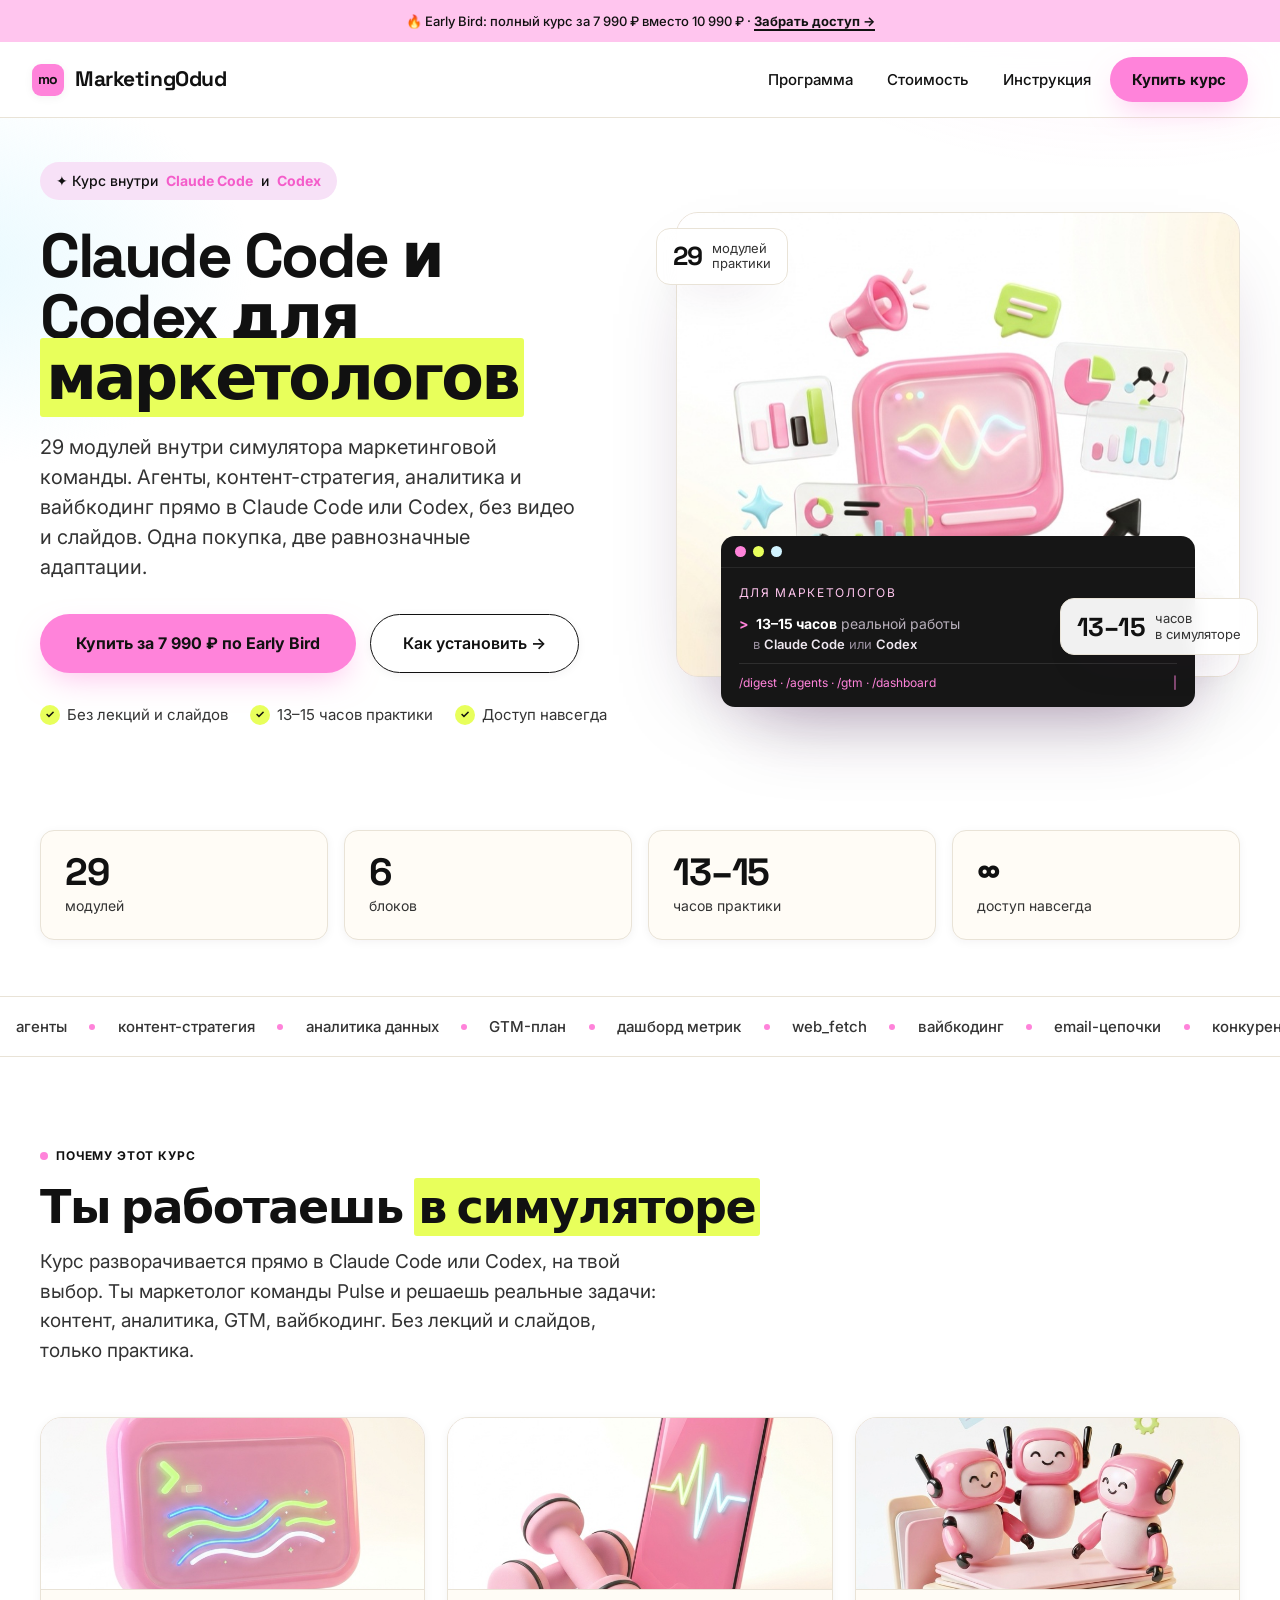
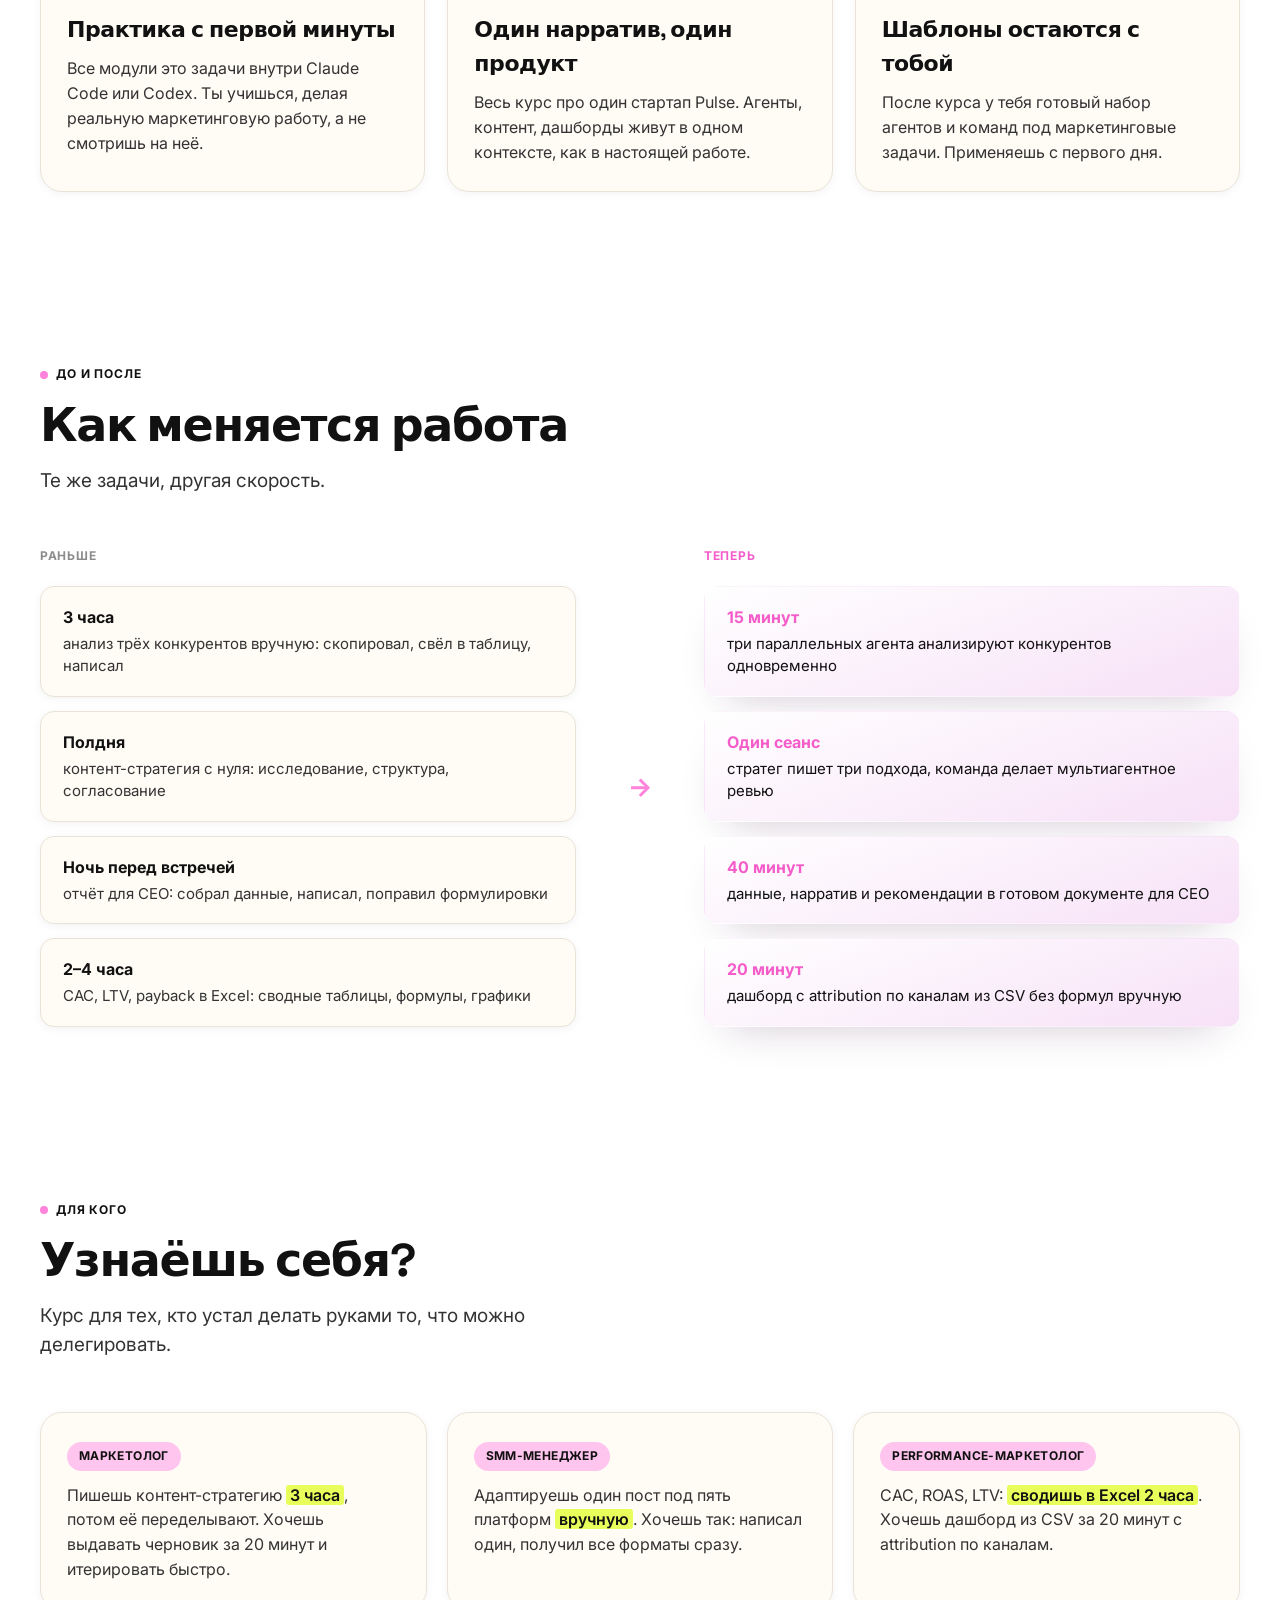
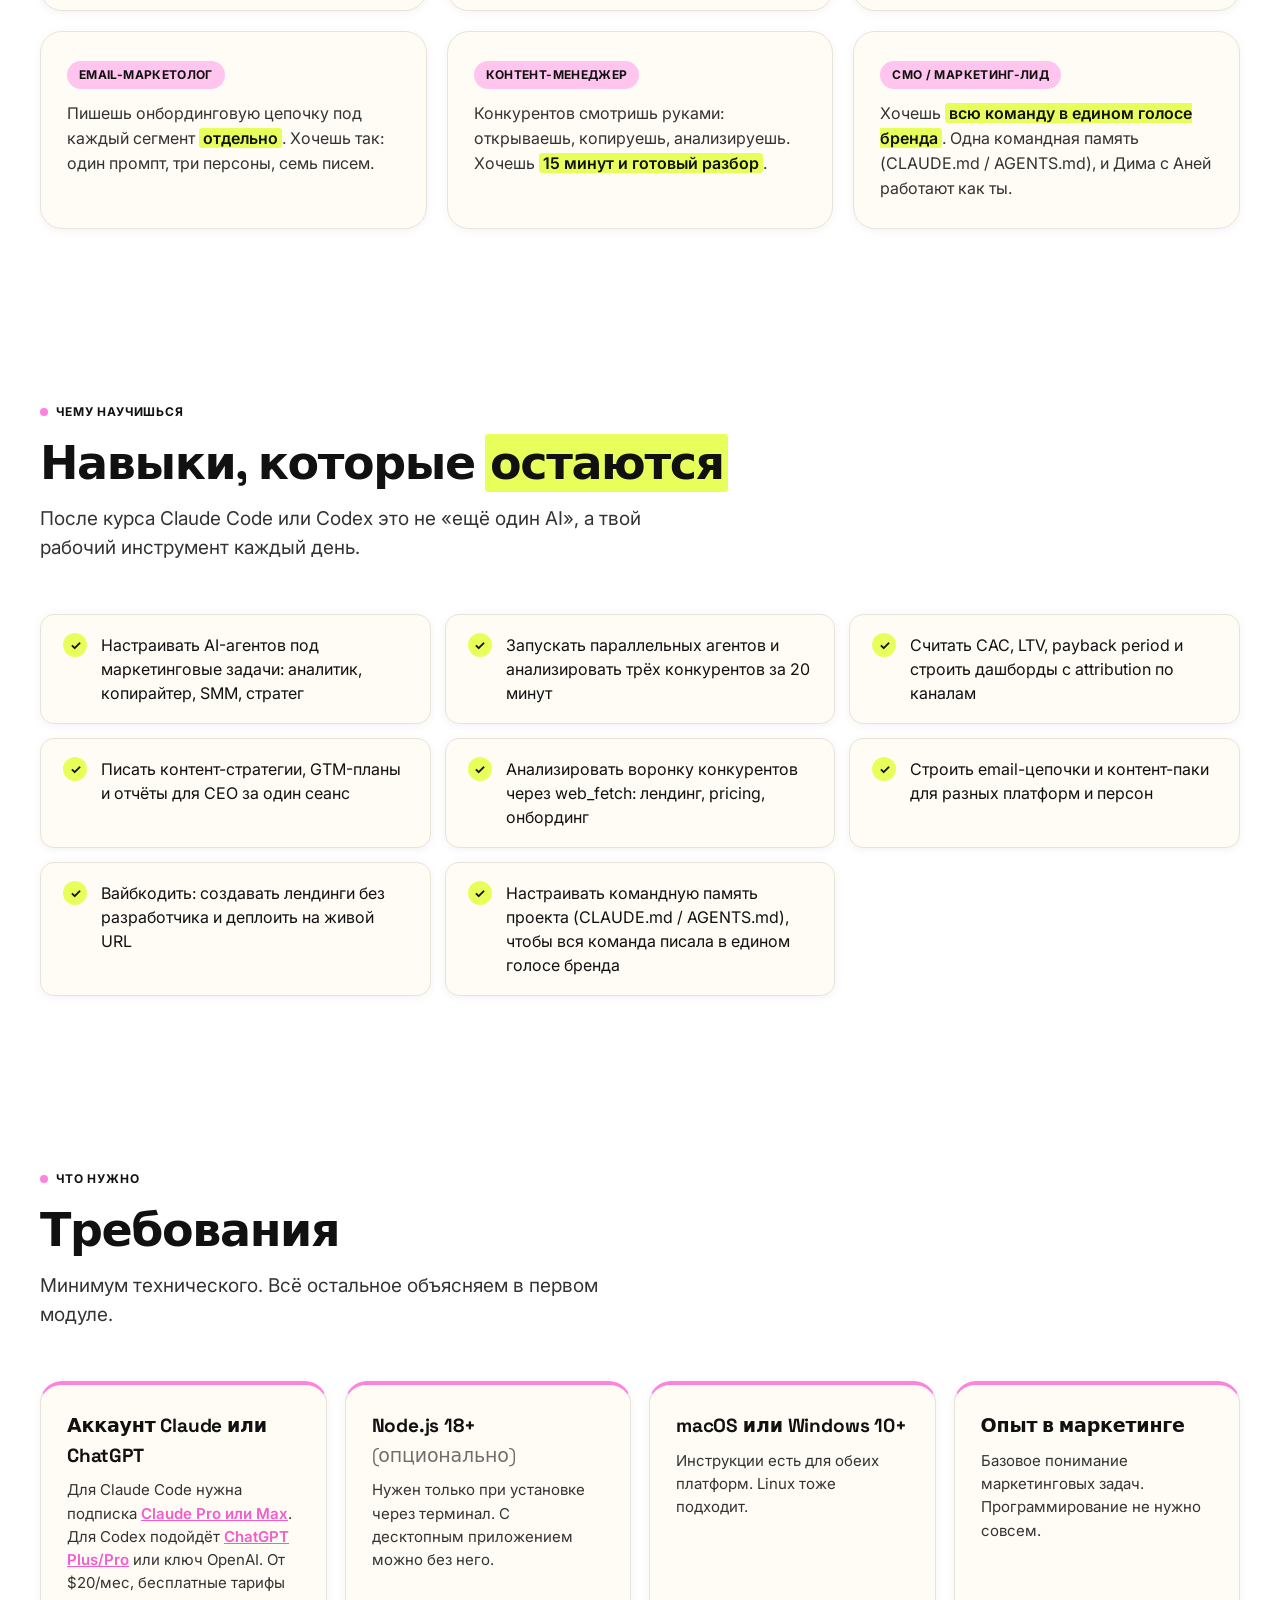
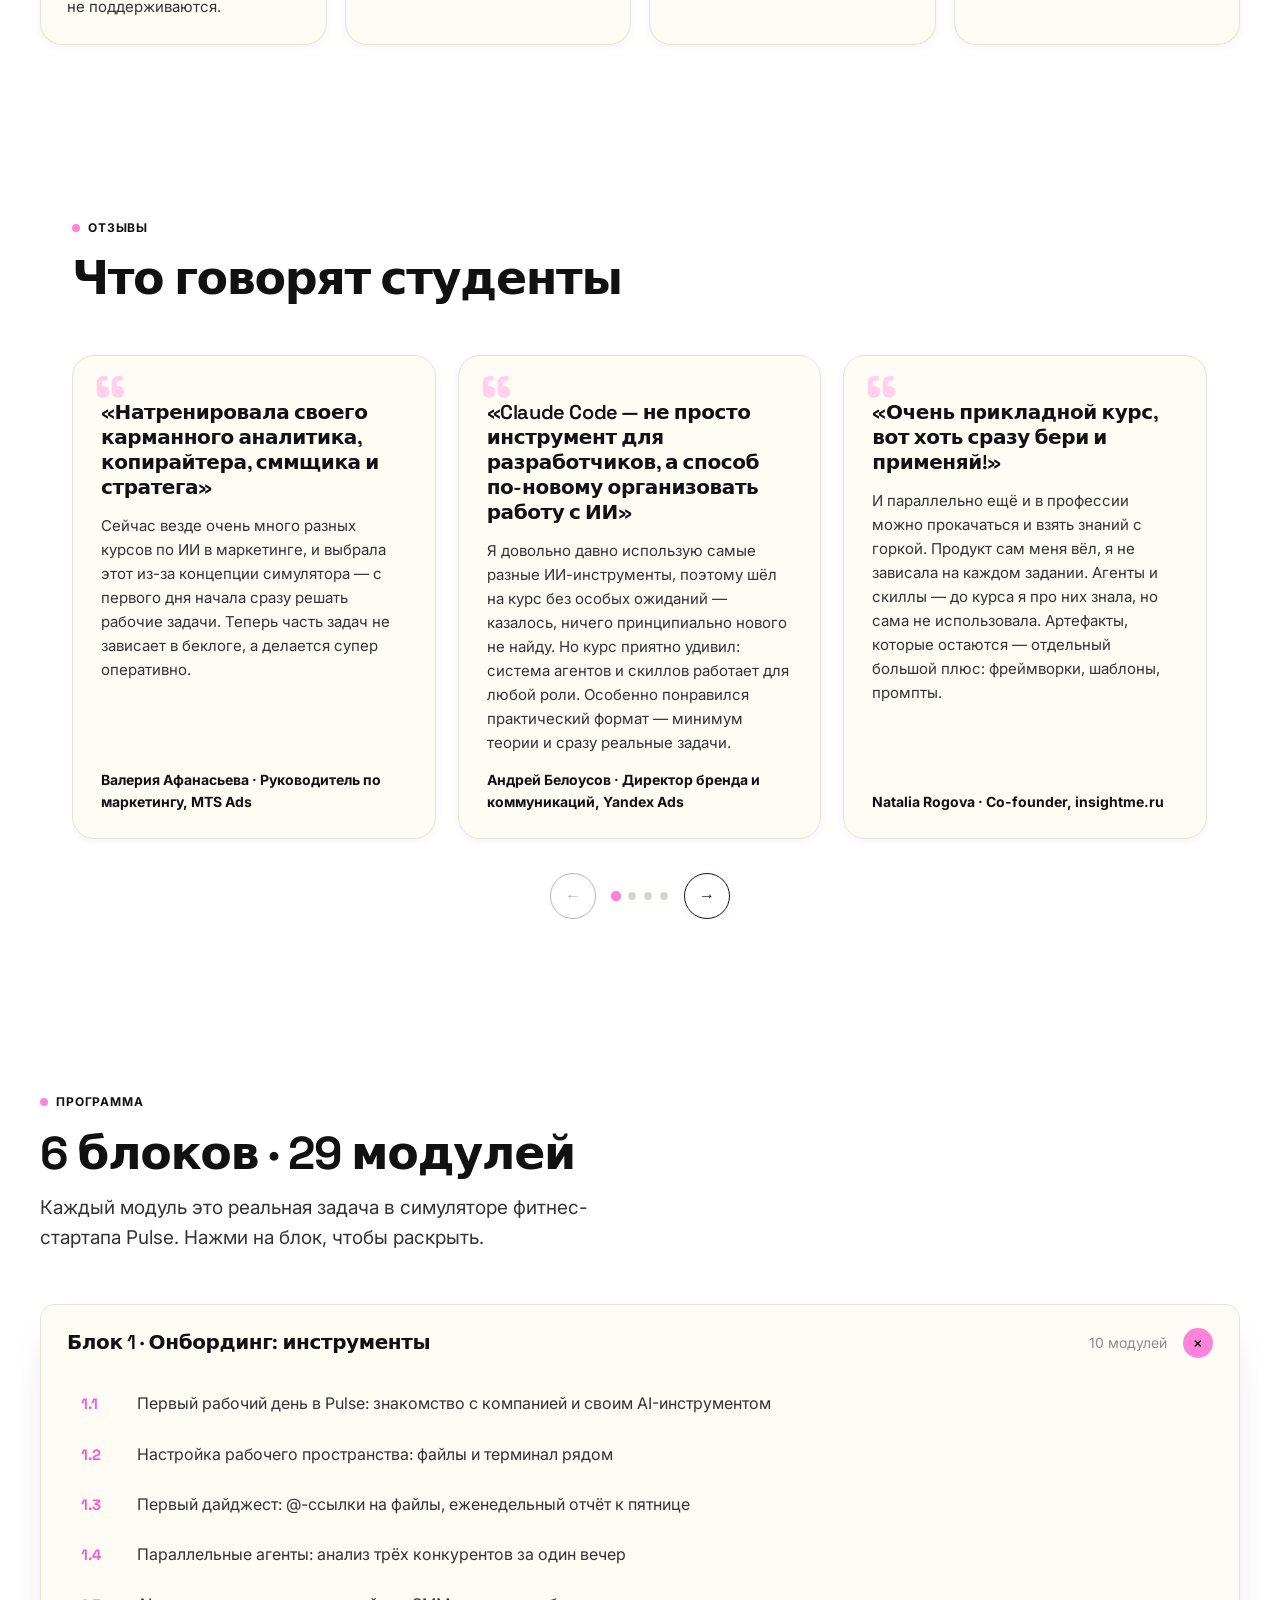
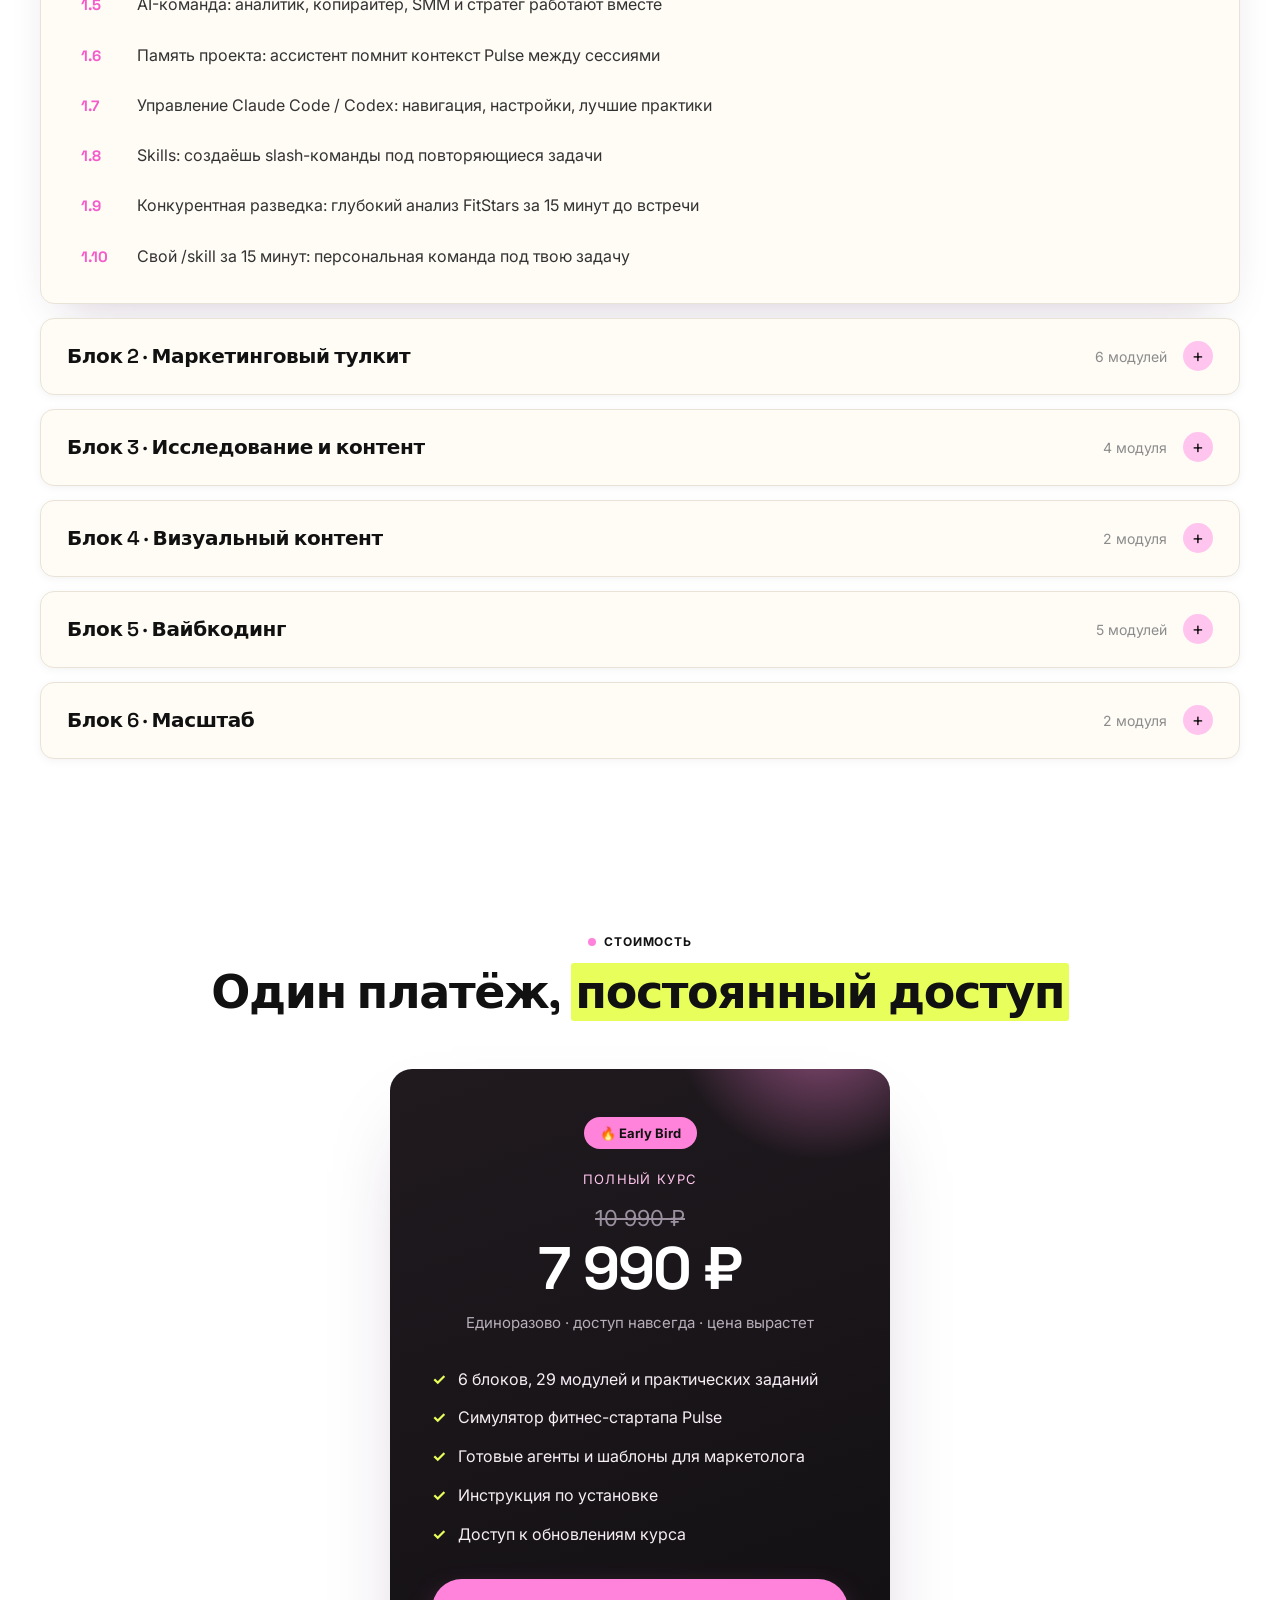
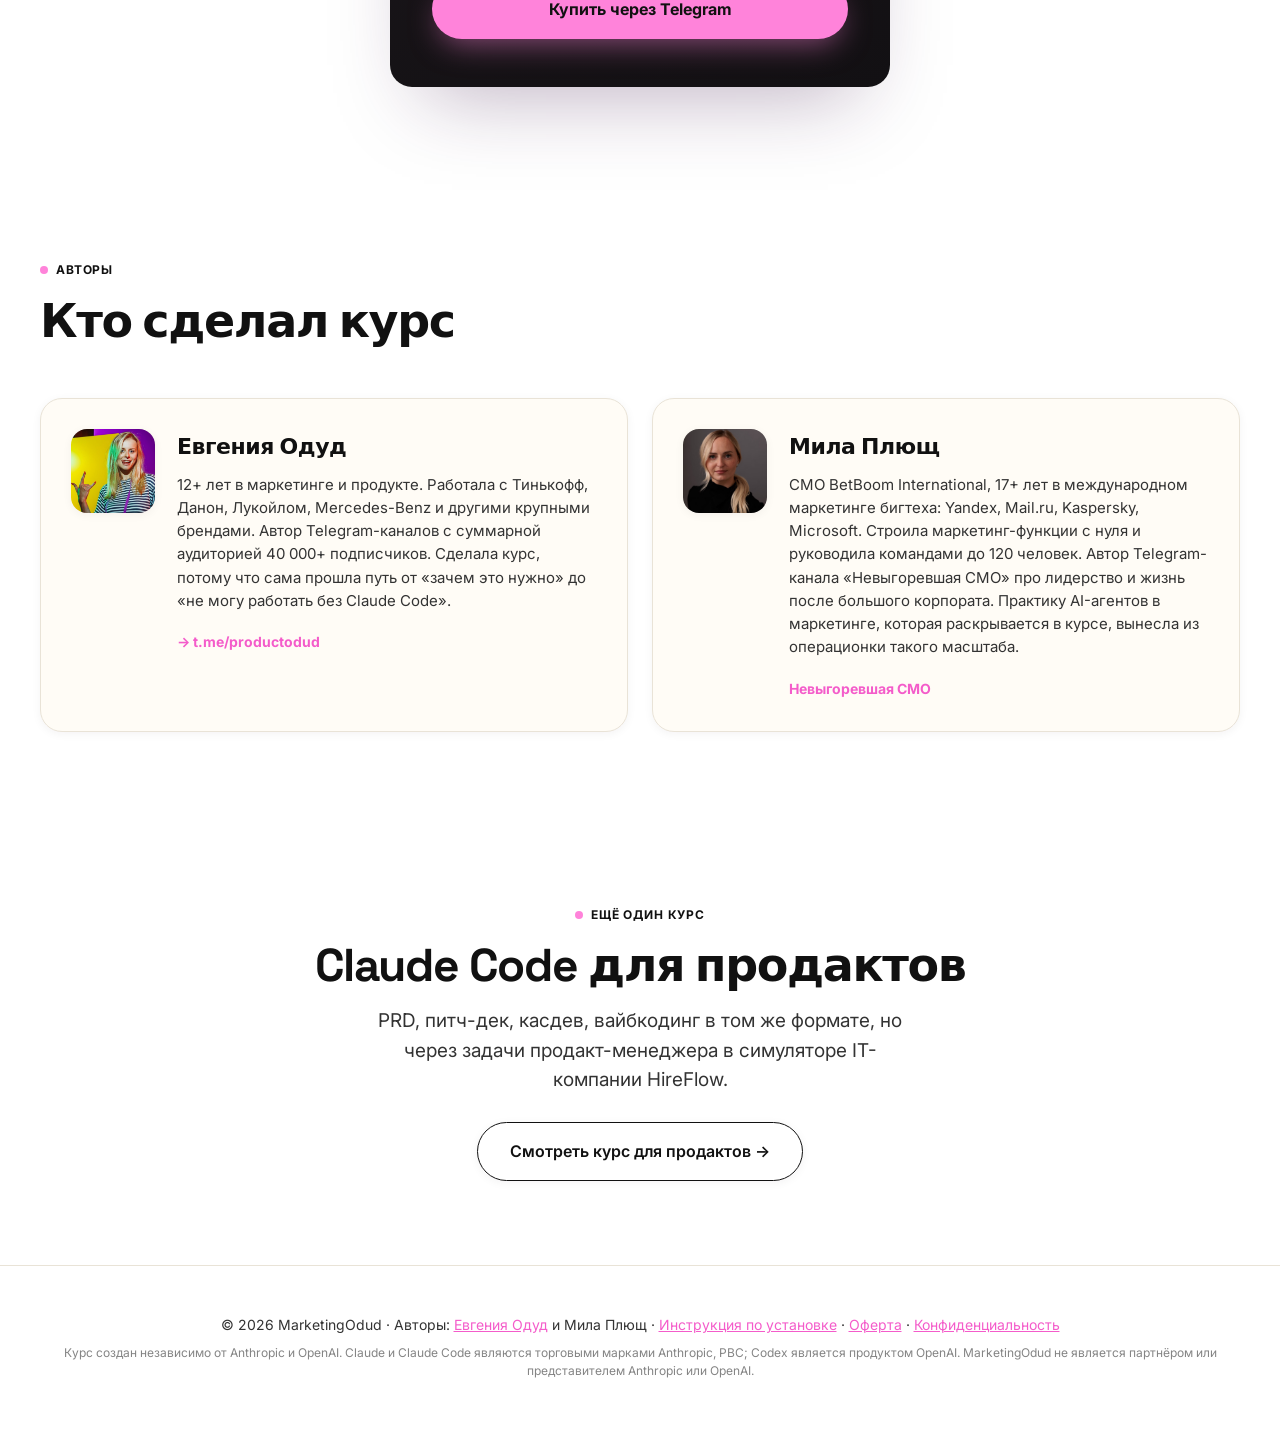
==== test/index.html @ 9ebcb586 "Add Mews+ redesign preview at /test Co-Authored-By: Claude Opus 4.8 (1M context) <noreply@anthropic." ====
<!DOCTYPE html>
<html lang="ru">
<head>
  <meta charset="UTF-8" />
  <meta name="viewport" content="width=device-width, initial-scale=1.0" />
  <title>MarketingOdud · Claude Code и Codex для маркетологов</title>
  <meta name="description" content="Практический курс по Claude Code и Codex для маркетологов. Агенты, контент-стратегия, аналитика данных, вайбкодинг. Всё через реальные задачи в симуляторе маркетинговой команды Pulse. Две адаптации, один доступ." />
  <link rel="icon" type="image/svg+xml" href="favicon.svg" />
  <link rel="stylesheet" href="styles-mews.css" />
  <!-- Yandex.Metrika counter -->
  <script type="text/javascript">
    (function(m,e,t,r,i,k,a){
        m[i]=m[i]||function(){(m[i].a=m[i].a||[]).push(arguments)};
        m[i].l=1*new Date();
        for (var j = 0; j < document.scripts.length; j++) {if (document.scripts[j].src === r) { return; }}
        k=e.createElement(t),a=e.getElementsByTagName(t)[0],k.async=1,k.src=r,a.parentNode.insertBefore(k,a)
    })(window, document,'script','https://mc.yandex.ru/metrika/tag.js?id=108214180', 'ym');
    ym(108214180, 'init', {ssr:true, webvisor:true, clickmap:true, ecommerce:"dataLayer", referrer: document.referrer, url: location.href, accurateTrackBounce:true, trackLinks:true});
  </script>
  <noscript><div><img src="https://mc.yandex.ru/watch/108214180" style="position:absolute; left:-9999px;" alt="" /></div></noscript>
  <!-- /Yandex.Metrika counter -->
  <meta property="og:title" content="Claude Code и Codex для маркетологов" />
  <meta property="og:description" content="13–15 часов реальной работы в симуляторе маркетинговой команды. Агенты, контент, аналитика, вайбкодинг. Без видео и слайдов." />
  <meta property="og:image" content="https://odud.marketing/og-image.png" />
  <meta property="og:image:width" content="1536" />
  <meta property="og:image:height" content="1024" />
  <meta property="og:image:alt" content="Claude Code и Codex для маркетологов. Курс MarketingOdud" />
  <meta property="og:url" content="https://odud.marketing" />
  <meta property="og:type" content="website" />
  <meta property="og:locale" content="ru_RU" />
  <meta name="twitter:card" content="summary_large_image" />
  <meta name="twitter:title" content="Claude Code и Codex для маркетологов" />
  <meta name="twitter:description" content="13–15 часов реальной работы в симуляторе. Агенты, контент, аналитика, вайбкодинг прямо в Claude Code или Codex." />
  <meta name="twitter:image" content="https://odud.marketing/og-image.png" />

  <script type="application/ld+json">
  {
    "@context": "https://schema.org",
    "@graph": [
      {
        "@type": "Course",
        "name": "Claude Code и Codex для маркетологов",
        "description": "Практический курс по Claude Code и Codex для маркетологов. 29 модулей внутри симулятора маркетинговой команды Pulse: агенты, контент-стратегия, аналитика данных, вайбкодинг. Две равнозначные адаптации, один доступ.",
        "url": "https://odud.marketing",
        "image": "https://odud.marketing/og-image.png",
        "inLanguage": "ru",
        "provider": [
          {
            "@type": "Person",
            "name": "Евгения Панова",
            "url": "https://odud.marketing"
          },
          {
            "@type": "Person",
            "name": "Мила Плющ"
          }
        ],
        "offers": {
          "@type": "Offer",
          "price": "7990",
          "priceCurrency": "RUB",
          "availability": "https://schema.org/InStock",
          "url": "https://telegram.me/tribute/app?startapp=sSYP"
        },
        "hasCourseInstance": {
          "@type": "CourseInstance",
          "courseMode": "online",
          "courseWorkload": "PT15H"
        }
      },
      {
        "@type": "WebSite",
        "name": "MarketingOdud",
        "url": "https://odud.marketing"
      },
      {
        "@type": "Person",
        "name": "Евгения Панова",
        "url": "https://odud.marketing",
        "knowsAbout": ["Маркетинг", "Claude Code", "Codex", "AI-инструменты", "Контент-стратегия"]
      }
    ]
  }
  </script>
</head>
<body>

  <!-- Announcement bar -->
  <div class="announce">
    🔥 Early Bird: полный курс за 7 990 ₽ вместо 10 990 ₽ · <a href="https://telegram.me/tribute/app?startapp=sSYP" onclick="ym(108214180,'reachGoal','onclick')" target="_blank" rel="noopener">Забрать доступ →</a>
  </div>

  <!-- Navigation -->
  <nav class="nav">
    <a href="index.html" class="nav-logo">
      <span class="logo-mark">mo</span>
      MarketingOdud
    </a>
    <div class="nav-links">
      <a href="#modules" class="nav-link">Программа</a>
      <a href="#pricing" class="nav-link">Стоимость</a>
      <a href="../start.html" class="nav-link">Инструкция</a>
      <a href="https://telegram.me/tribute/app?startapp=sSYP" onclick="ym(108214180,'reachGoal','onclick')" class="btn-primary" target="_blank" rel="noopener">Купить курс</a>
    </div>
  </nav>

  <!-- Hero -->
  <section class="hero">
    <div class="hero-inner">
      <div class="hero-content">
        <div class="hero-badge">✦ Курс внутри <b>Claude Code</b> и <b>Codex</b></div>
        <h1>Claude Code и Codex для <span class="hl">маркетологов</span></h1>
        <p>
          29 модулей внутри симулятора маркетинговой команды. Агенты, контент-стратегия,
          аналитика и вайбкодинг прямо в Claude Code или Codex, без видео и слайдов.
          Одна покупка, две равнозначные адаптации.
        </p>
        <div class="hero-ctas">
          <a href="https://telegram.me/tribute/app?startapp=sSYP" onclick="ym(108214180,'reachGoal','onclick')" class="btn-primary btn-large" target="_blank" rel="noopener">
            Купить за 7 990 ₽ по Early Bird
          </a>
          <a href="../start.html" class="btn-secondary btn-large">Как установить →</a>
        </div>
        <div class="hero-meta">
          <span>Без лекций и слайдов</span>
          <span>13–15 часов практики</span>
          <span>Доступ навсегда</span>
        </div>
      </div>

      <div class="hero-visual">
        <div class="hero-visual-card">
          <img class="hero-visual-img" src="img-hero.jpg" alt="" onerror="this.style.display='none'" />
        </div>
        <div class="hero-chip hero-chip--tl">
          <span class="chip-num">29</span>
          <span class="chip-lbl">модулей<br>практики</span>
        </div>
        <div class="hero-chip hero-chip--br">
          <span class="chip-num">13–15</span>
          <span class="chip-lbl">часов<br>в симуляторе</span>
        </div>
        <div class="hero-terminal">
          <div class="terminal-chrome">
            <span class="t-dot t-dot-r"></span>
            <span class="t-dot t-dot-y"></span>
            <span class="t-dot t-dot-g"></span>
          </div>
          <div class="terminal-body">
            <div class="t-px-sub">для маркетологов</div>
            <div class="t-desc">
              <div class="t-desc-line">
                <span class="t-prompt">&gt;</span>
                <span><span class="t-bold">13–15 часов</span> <span class="t-muted">реальной работы</span></span>
              </div>
              <div class="t-sub-line">в <strong>Claude Code</strong> или <strong>Codex</strong></div>
            </div>
            <div class="t-divider"></div>
            <div class="t-statusbar">
              <span>/digest · /agents · /gtm · /dashboard</span>
              <span class="t-cursor">|</span>
            </div>
          </div>
        </div>
      </div>
    </div><!-- /hero-inner -->
  </section>

  <!-- Stats bar -->
  <div class="stats-bar">
    <div class="stats-bar-inner">
      <div class="stat-item"><span class="stat-num">29</span><span class="stat-label">модулей</span></div>
      <div class="stat-item"><span class="stat-num">6</span><span class="stat-label">блоков</span></div>
      <div class="stat-item"><span class="stat-num">13–15</span><span class="stat-label">часов практики</span></div>
      <div class="stat-item"><span class="stat-num">∞</span><span class="stat-label">доступ навсегда</span></div>
    </div>
  </div>

  <!-- Marquee -->
  <div class="marquee-wrap">
    <div class="marquee-track">
      <span class="marquee-item">агенты <span class="marquee-dot"></span> контент-стратегия <span class="marquee-dot"></span> аналитика данных <span class="marquee-dot"></span> GTM-план <span class="marquee-dot"></span> дашборд метрик <span class="marquee-dot"></span> web_fetch <span class="marquee-dot"></span> вайбкодинг <span class="marquee-dot"></span> email-цепочки <span class="marquee-dot"></span> конкурентная разведка <span class="marquee-dot"></span> командный CLAUDE.md / AGENTS.md <span class="marquee-dot"></span> параллельные агенты <span class="marquee-dot"></span> CAC · LTV · payback <span class="marquee-dot"></span> Notion · Slack · Sheets <span class="marquee-dot"></span></span>
      <span class="marquee-item">агенты <span class="marquee-dot"></span> контент-стратегия <span class="marquee-dot"></span> аналитика данных <span class="marquee-dot"></span> GTM-план <span class="marquee-dot"></span> дашборд метрик <span class="marquee-dot"></span> web_fetch <span class="marquee-dot"></span> вайбкодинг <span class="marquee-dot"></span> email-цепочки <span class="marquee-dot"></span> конкурентная разведка <span class="marquee-dot"></span> командный CLAUDE.md / AGENTS.md <span class="marquee-dot"></span> параллельные агенты <span class="marquee-dot"></span> CAC · LTV · payback <span class="marquee-dot"></span> Notion · Slack · Sheets <span class="marquee-dot"></span></span>
    </div>
  </div>

  <!-- Why different -->
  <section>
    <div class="container">
      <div class="section-label">Почему этот курс</div>
      <h2 class="section-title">Ты работаешь <span class="hl">в симуляторе</span></h2>
      <p class="section-subtitle">Курс разворачивается прямо в Claude Code или Codex, на твой выбор. Ты маркетолог команды Pulse и решаешь реальные задачи: контент, аналитика, GTM, вайбкодинг. Без лекций и слайдов, только практика.</p>
      <div class="why-grid">
        <div class="why-card">
          <div class="why-media"><img src="img-why-1.jpg" alt="" onerror="this.style.display='none'" /></div>
          <div class="why-body">
            <h3>Практика с первой минуты</h3>
            <p>Все модули это задачи внутри Claude Code или Codex. Ты учишься, делая реальную маркетинговую работу, а не смотришь на неё.</p>
          </div>
        </div>
        <div class="why-card">
          <div class="why-media"><img src="img-why-2.jpg" alt="" onerror="this.style.display='none'" /></div>
          <div class="why-body">
            <h3>Один нарратив, один продукт</h3>
            <p>Весь курс про один стартап Pulse. Агенты, контент, дашборды живут в одном контексте, как в настоящей работе.</p>
          </div>
        </div>
        <div class="why-card">
          <div class="why-media"><img src="img-why-3.jpg" alt="" onerror="this.style.display='none'" /></div>
          <div class="why-body">
            <h3>Шаблоны остаются с тобой</h3>
            <p>После курса у тебя готовый набор агентов и команд под маркетинговые задачи. Применяешь с первого дня.</p>
          </div>
        </div>
      </div>
    </div>
  </section>

  <!-- Before / After -->
  <section>
    <div class="container">
      <div class="section-label">До и после</div>
      <h2 class="section-title">Как меняется работа</h2>
      <p class="section-subtitle">Те же задачи, другая скорость.</p>
      <div class="ba-grid">
        <div class="ba-col">
          <div class="ba-col-header">Раньше</div>
          <div class="ba-row">
            <div class="ba-item bad"><strong>3 часа</strong>анализ трёх конкурентов вручную: скопировал, свёл в таблицу, написал</div>
            <div class="ba-item bad"><strong>Полдня</strong>контент-стратегия с нуля: исследование, структура, согласование</div>
            <div class="ba-item bad"><strong>Ночь перед встречей</strong>отчёт для CEO: собрал данные, написал, поправил формулировки</div>
            <div class="ba-item bad"><strong>2–4 часа</strong>CAC, LTV, payback в Excel: сводные таблицы, формулы, графики</div>
          </div>
        </div>
        <div class="ba-arrow">→</div>
        <div class="ba-col after">
          <div class="ba-col-header">Теперь</div>
          <div class="ba-row">
            <div class="ba-item good"><strong>15 минут</strong>три параллельных агента анализируют конкурентов одновременно</div>
            <div class="ba-item good"><strong>Один сеанс</strong>стратег пишет три подхода, команда делает мультиагентное ревью</div>
            <div class="ba-item good"><strong>40 минут</strong>данные, нарратив и рекомендации в готовом документе для CEO</div>
            <div class="ba-item good"><strong>20 минут</strong>дашборд с attribution по каналам из CSV без формул вручную</div>
          </div>
        </div>
      </div>
    </div>
  </section>

  <!-- For whom: pain points -->
  <section>
    <div class="container">
      <div class="section-label">Для кого</div>
      <h2 class="section-title">Узнаёшь себя?</h2>
      <p class="section-subtitle">Курс для тех, кто устал делать руками то, что можно делегировать.</p>
      <div class="pain-grid">
        <div class="pain-card"><div class="pain-role">Маркетолог</div><div class="pain-text">Пишешь контент-стратегию <em>3 часа</em>, потом её переделывают. Хочешь выдавать черновик за 20 минут и итерировать быстро.</div></div>
        <div class="pain-card"><div class="pain-role">SMM-менеджер</div><div class="pain-text">Адаптируешь один пост под пять платформ <em>вручную</em>. Хочешь так: написал один, получил все форматы сразу.</div></div>
        <div class="pain-card"><div class="pain-role">Performance-маркетолог</div><div class="pain-text">CAC, ROAS, LTV: <em>сводишь в Excel 2 часа</em>. Хочешь дашборд из CSV за 20 минут с attribution по каналам.</div></div>
        <div class="pain-card"><div class="pain-role">Email-маркетолог</div><div class="pain-text">Пишешь онбординговую цепочку под каждый сегмент <em>отдельно</em>. Хочешь так: один промпт, три персоны, семь писем.</div></div>
        <div class="pain-card"><div class="pain-role">Контент-менеджер</div><div class="pain-text">Конкурентов смотришь руками: открываешь, копируешь, анализируешь. Хочешь <em>15 минут и готовый разбор</em>.</div></div>
        <div class="pain-card"><div class="pain-role">CMO / Маркетинг-лид</div><div class="pain-text">Хочешь <em>всю команду в едином голосе бренда</em>. Одна командная память (CLAUDE.md / AGENTS.md), и Дима с Аней работают как ты.</div></div>
      </div>
    </div>
  </section>

  <!-- What you'll learn -->
  <section>
    <div class="container">
      <div class="section-label">Чему научишься</div>
      <h2 class="section-title">Навыки, которые <span class="hl">остаются</span></h2>
      <p class="section-subtitle">После курса Claude Code или Codex это не «ещё один AI», а твой рабочий инструмент каждый день.</p>
      <ul class="learn-list">
        <li><span class="check">✓</span> Настраивать AI-агентов под маркетинговые задачи: аналитик, копирайтер, SMM, стратег</li>
        <li><span class="check">✓</span> Запускать параллельных агентов и анализировать трёх конкурентов за 20 минут</li>
        <li><span class="check">✓</span> Считать CAC, LTV, payback period и строить дашборды с attribution по каналам</li>
        <li><span class="check">✓</span> Писать контент-стратегии, GTM-планы и отчёты для CEO за один сеанс</li>
        <li><span class="check">✓</span> Анализировать воронку конкурентов через web_fetch: лендинг, pricing, онбординг</li>
        <li><span class="check">✓</span> Строить email-цепочки и контент-паки для разных платформ и персон</li>
        <li><span class="check">✓</span> Вайбкодить: создавать лендинги без разработчика и деплоить на живой URL</li>
        <li><span class="check">✓</span> Настраивать командную память проекта (CLAUDE.md / AGENTS.md), чтобы вся команда писала в едином голосе бренда</li>
      </ul>
    </div>
  </section>

  <!-- Requirements -->
  <section id="requirements">
    <div class="container">
      <div class="section-label">Что нужно</div>
      <h2 class="section-title">Требования</h2>
      <p class="section-subtitle">Минимум технического. Всё остальное объясняем в первом модуле.</p>
      <div class="req-grid">
        <div class="req-card">
          <div class="req-name">Аккаунт Claude или ChatGPT</div>
          <div class="req-detail">Для Claude Code нужна подписка <a href="https://claude.ai" target="_blank" rel="noopener">Claude Pro или Max</a>. Для Codex подойдёт <a href="https://chatgpt.com" target="_blank" rel="noopener">ChatGPT Plus/Pro</a> или ключ OpenAI. От $20/мес, бесплатные тарифы не поддерживаются.</div>
        </div>
        <div class="req-card">
          <div class="req-name">Node.js 18+ <span style="font-weight:400; opacity:0.6">(опционально)</span></div>
          <div class="req-detail">Нужен только при установке через терминал. С десктопным приложением можно без него.</div>
        </div>
        <div class="req-card">
          <div class="req-name">macOS или Windows 10+</div>
          <div class="req-detail">Инструкции есть для обеих платформ. Linux тоже подходит.</div>
        </div>
        <div class="req-card">
          <div class="req-name">Опыт в маркетинге</div>
          <div class="req-detail">Базовое понимание маркетинговых задач. Программирование не нужно совсем.</div>
        </div>
      </div>
    </div>
  </section>

  <!-- Reviews -->
  <section class="reviews-section">
    <div class="container">
      <div class="section-label">Отзывы</div>
      <h2 class="section-title">Что говорят студенты</h2>
      <div class="reviews-slider-wrap">
        <div class="reviews-track" id="reviewsTrack">
        <div class="review-card">
          <div class="review-quote">«Натренировала своего карманного аналитика, копирайтера, сммщика и стратега»</div>
          <div class="review-full">Сейчас везде очень много разных курсов по ИИ в маркетинге, и выбрала этот из-за концепции симулятора — с первого дня начала сразу решать рабочие задачи. Теперь часть задач не зависает в беклоге, а делается супер оперативно.</div>
          <div class="review-author">Валерия Афанасьева · Руководитель по маркетингу, MTS Ads</div>
        </div>
        <div class="review-card">
          <div class="review-quote">«Claude Code — не просто инструмент для разработчиков, а способ по-новому организовать работу с ИИ»</div>
          <div class="review-full">Я довольно давно использую самые разные ИИ-инструменты, поэтому шёл на курс без особых ожиданий — казалось, ничего принципиально нового не найду. Но курс приятно удивил: система агентов и скиллов работает для любой роли. Особенно понравился практический формат — минимум теории и сразу реальные задачи.</div>
          <div class="review-author">Андрей Белоусов · Директор бренда и коммуникаций, Yandex Ads</div>
        </div>
        <div class="review-card">
          <div class="review-quote">«Очень прикладной курс, вот хоть сразу бери и применяй!»</div>
          <div class="review-full">И параллельно ещё и в профессии можно прокачаться и взять знаний с горкой. Продукт сам меня вёл, я не зависала на каждом задании. Агенты и скиллы — до курса я про них знала, но сама не использовала. Артефакты, которые остаются — отдельный большой плюс: фреймворки, шаблоны, промпты.</div>
          <div class="review-author">Natalia Rogova · Co-founder, insightme.ru</div>
        </div>
        <div class="review-card">
          <div class="review-quote">«Закончила не отрываясь за 2 дня — использую терминал, генерирую картинки, оркестрирую агентами»</div>
          <div class="review-full">Я уже молчу про автоматизацию репортов, контент-стратегий и дайджестов. Создала md файлы про свою компанию, скилы и настроила процессы! Это просто бомба и будущее эдтеха! Формат учись сразу на рабочих кейсах безумный!</div>
          <div class="review-author">Елена Белык · PMM, Booking</div>
        </div>
        <div class="review-card">
          <div class="review-quote">«Поняла что такое агенты, перестала бояться этого слова»</div>
          <div class="review-full">Смогла делать маркетинговые исследования для стартапа который пришёл на консалтинг в четыре руки. Никогда ещё так быстро не получалось собрать информацию, причём исчерпывающую. Настроила себе файлы about Me, научила Клода писать моими словами.</div>
          <div class="review-author">Aleksandra Kochanova · Product Advisor, автор <a href="https://t.me/product_and_life" target="_blank" rel="noopener">@product_and_life</a></div>
        </div>
        <div class="review-card">
          <div class="review-quote">«Сейчас на втором модуле и уже в восторге 🔥»</div>
          <div class="review-full">Очень крутой формат, которого пока нет на рынке, многое уже забрала в свою рабочую рутину. Спасибо 🙌</div>
          <div class="review-author">Anastasiia Ivanchenko · Senior Product Manager</div>
        </div>
        <div class="review-card">
          <div class="review-quote">«Концентрат must-have инструментов для маркетолога, без воды и лишнего хайпа»</div>
          <div class="review-full">Отлично заходит, чтобы быстро онбордить команду в ИИ и выровнять скиллсет. После курса есть уверенность, что у всех закрыт базовый набор инструментов. Командный CLAUDE.md сразу применили — теперь все пишут в одном голосе бренда.</div>
          <div class="review-author">Игнат Зайончковский · CPO, bothelp.io</div>
        </div>
        <div class="review-card">
          <div class="review-quote">«Долго откладывал практику с агентами — здесь наконец поработал руками»</div>
          <div class="review-full">Сначала было непонятно что делать, но в какой-то момент приходит понимание и процесс начинает приносить удовольствие. Дашборд метрик и анализ воронки конкурентов — вещи которые раньше занимали день, теперь делаю за час.</div>
          <div class="review-author">Кирилл Якунин · Маркетолог, Kadrout</div>
        </div>
        <div class="review-card">
          <div class="review-quote">«Прошла за выходные, сегодня уже почти все инструменты использовала на работе»</div>
          <div class="review-full">Мне курс очень понравился, прошла за выходные, сегодня уже почти все инструменты использовала на работе. Спасибо!</div>
          <div class="review-author">Natalia Slavina · Руководитель IT-департамента</div>
        </div>
        <div class="review-card">
          <div class="review-quote">«Курс великолепнейший — это уже новый мир»</div>
          <div class="review-full">Море благодарностей. Я ещё на модуле 1.6, но это уже новый мир. Когда вижу образ как это может работать, быстро могу переложить на свои задачи. Спасибо за это чудо 🙌</div>
          <div class="review-author">Julia · CFO</div>
        </div>
        </div><!-- /reviews-track -->
        <div class="reviews-nav">
          <button class="rev-prev" onclick="slideReviews(-1)">←</button>
          <div class="rev-dots" id="revDots"></div>
          <button class="rev-next" onclick="slideReviews(1)">→</button>
        </div>
      </div>
    </div>
  </section>

  <!-- Modules -->
  <section class="modules-section" id="modules">
    <div class="container">
      <div class="section-label">Программа</div>
      <h2 class="section-title">6 блоков · 29 модулей</h2>
      <p class="section-subtitle">Каждый модуль это реальная задача в симуляторе фитнес-стартапа Pulse. Нажми на блок, чтобы раскрыть.</p>
      <div class="accordion">

        <div class="acc-item open">
          <div class="acc-header" onclick="toggleAcc(this)">
            <span class="acc-title">Блок 1 · Онбординг: инструменты</span>
            <span class="acc-meta">10 модулей</span>
            <span class="acc-icon">+</span>
          </div>
          <div class="acc-body">
            <div class="acc-module-list">
              <div class="acc-module-item"><span class="acc-module-num">1.1</span><span class="acc-module-title">Первый рабочий день в Pulse: знакомство с компанией и своим AI-инструментом</span></div>
              <div class="acc-module-item"><span class="acc-module-num">1.2</span><span class="acc-module-title">Настройка рабочего пространства: файлы и терминал рядом</span></div>
              <div class="acc-module-item"><span class="acc-module-num">1.3</span><span class="acc-module-title">Первый дайджест: @-ссылки на файлы, еженедельный отчёт к пятнице</span></div>
              <div class="acc-module-item"><span class="acc-module-num">1.4</span><span class="acc-module-title">Параллельные агенты: анализ трёх конкурентов за один вечер</span></div>
              <div class="acc-module-item"><span class="acc-module-num">1.5</span><span class="acc-module-title">AI-команда: аналитик, копирайтер, SMM и стратег работают вместе</span></div>
              <div class="acc-module-item"><span class="acc-module-num">1.6</span><span class="acc-module-title">Память проекта: ассистент помнит контекст Pulse между сессиями</span></div>
              <div class="acc-module-item"><span class="acc-module-num">1.7</span><span class="acc-module-title">Управление Claude Code / Codex: навигация, настройки, лучшие практики</span></div>
              <div class="acc-module-item"><span class="acc-module-num">1.8</span><span class="acc-module-title">Skills: создаёшь slash-команды под повторяющиеся задачи</span></div>
              <div class="acc-module-item"><span class="acc-module-num">1.9</span><span class="acc-module-title">Конкурентная разведка: глубокий анализ FitStars за 15 минут до встречи</span></div>
              <div class="acc-module-item"><span class="acc-module-num">1.10</span><span class="acc-module-title">Свой /skill за 15 минут: персональная команда под твою задачу</span></div>
            </div>
          </div>
        </div>

        <div class="acc-item">
          <div class="acc-header" onclick="toggleAcc(this)">
            <span class="acc-title">Блок 2 · Маркетинговый тулкит</span>
            <span class="acc-meta">6 модулей</span>
            <span class="acc-icon">+</span>
          </div>
          <div class="acc-body">
            <div class="acc-module-list">
              <div class="acc-module-item"><span class="acc-module-num">2.1</span><span class="acc-module-title">Контент-стратегия Q2: три подхода + мультиагентное ревью</span></div>
              <div class="acc-module-item"><span class="acc-module-num">2.2</span><span class="acc-module-title">Анализ данных: воронки, когорты и attribution из CSV за минуты</span></div>
              <div class="acc-module-item"><span class="acc-module-num">2.3</span><span class="acc-module-title">GTM-план запуска новой фичи: от инсайта до плана за один сеанс</span></div>
              <div class="acc-module-item"><span class="acc-module-num">2.4</span><span class="acc-module-title">Дашборд метрик: CAC, LTV, payback period по каналам</span></div>
              <div class="acc-module-item"><span class="acc-module-num">2.5</span><span class="acc-module-title">Анализ воронки конкурентов через web_fetch: лендинг, pricing, онбординг</span></div>
              <div class="acc-module-item"><span class="acc-module-num">2.6</span><span class="acc-module-title">Отчёт для CEO: данные + нарратив + рекомендации</span></div>
            </div>
          </div>
        </div>

        <div class="acc-item">
          <div class="acc-header" onclick="toggleAcc(this)">
            <span class="acc-title">Блок 3 · Исследование и контент</span>
            <span class="acc-meta">4 модуля</span>
            <span class="acc-icon">+</span>
          </div>
          <div class="acc-body">
            <div class="acc-module-list">
              <div class="acc-module-item"><span class="acc-module-num">3.1</span><span class="acc-module-title">AI-касдев: синтетические интервью с персонами Pulse</span></div>
              <div class="acc-module-item"><span class="acc-module-num">3.2</span><span class="acc-module-title">Email-цепочки онбординга: день 1, 3, 7 под каждую персону</span></div>
              <div class="acc-module-item"><span class="acc-module-num">3.3</span><span class="acc-module-title">Контент-пак: посты, сторис и email одним комплектом за сеанс</span></div>
              <div class="acc-module-item"><span class="acc-module-num">3.4</span><span class="acc-module-title">Аналитика контента: что работает и почему</span></div>
            </div>
          </div>
        </div>

        <div class="acc-item">
          <div class="acc-header" onclick="toggleAcc(this)">
            <span class="acc-title">Блок 4 · Визуальный контент</span>
            <span class="acc-meta">2 модуля</span>
            <span class="acc-icon">+</span>
          </div>
          <div class="acc-body">
            <div class="acc-module-list">
              <div class="acc-module-item"><span class="acc-module-num">4.1</span><span class="acc-module-title">Визуальные промпты для соцсетей: стиль, персоны, форматы</span></div>
              <div class="acc-module-item"><span class="acc-module-num">4.2</span><span class="acc-module-title">API для изображений: автоматическая генерация визуалов</span></div>
            </div>
          </div>
        </div>

        <div class="acc-item">
          <div class="acc-header" onclick="toggleAcc(this)">
            <span class="acc-title">Блок 5 · Вайбкодинг</span>
            <span class="acc-meta">5 модулей</span>
            <span class="acc-icon">+</span>
          </div>
          <div class="acc-body">
            <div class="acc-module-list">
              <div class="acc-module-item"><span class="acc-module-num">5.1</span><span class="acc-module-title">Идея: от маркетинговой задачи к концепции лендинга</span></div>
              <div class="acc-module-item"><span class="acc-module-num">5.2</span><span class="acc-module-title">Архитектура: структура и стек без разработчика</span></div>
              <div class="acc-module-item"><span class="acc-module-num">5.3</span><span class="acc-module-title">Сборка: ассистент пишет код, ты итерируешь и правишь</span></div>
              <div class="acc-module-item"><span class="acc-module-num">5.4</span><span class="acc-module-title">GitHub: версионирование и резервная копия</span></div>
              <div class="acc-module-item"><span class="acc-module-num">5.5</span><span class="acc-module-title">Деплой: живой URL за 10 минут через Vercel</span></div>
            </div>
          </div>
        </div>

        <div class="acc-item">
          <div class="acc-header" onclick="toggleAcc(this)">
            <span class="acc-title">Блок 6 · Масштаб</span>
            <span class="acc-meta">2 модуля</span>
            <span class="acc-icon">+</span>
          </div>
          <div class="acc-body">
            <div class="acc-module-list">
              <div class="acc-module-item"><span class="acc-module-num">6.1</span><span class="acc-module-title">MCP: подключаешь ассистента к Notion, Slack, Google Sheets</span></div>
              <div class="acc-module-item"><span class="acc-module-num">6.2</span><span class="acc-module-title">Командная память проекта (CLAUDE.md / AGENTS.md): единый голос бренда для всей команды</span></div>
            </div>
          </div>
        </div>

      </div>
    </div>
  </section>

  <!-- Pricing -->
  <section class="pricing-section" id="pricing">
    <div class="container">
      <div class="section-label">Стоимость</div>
      <h2 class="section-title">Один платёж, <span class="hl">постоянный доступ</span></h2>
      <div class="price-card">
        <div class="price-early-bird">🔥 Early Bird</div>
        <div class="price-label">Полный курс</div>
        <div class="price-original">10 990 ₽</div>
        <div class="price-amount">7 990 ₽</div>
        <div class="price-note">Единоразово · доступ навсегда · цена вырастет</div>
        <ul class="price-includes">
          <li><span class="check">✓</span> 6 блоков, 29 модулей и практических заданий</li>
          <li><span class="check">✓</span> Симулятор фитнес-стартапа Pulse</li>
          <li><span class="check">✓</span> Готовые агенты и шаблоны для маркетолога</li>
          <li><span class="check">✓</span> Инструкция по установке</li>
          <li><span class="check">✓</span> Доступ к обновлениям курса</li>
        </ul>
        <a href="https://telegram.me/tribute/app?startapp=sSYP" onclick="ym(108214180,'reachGoal','onclick')" class="btn-primary" target="_blank" rel="noopener">
          Купить через Telegram
        </a>
      </div>
    </div>
  </section>

  <!-- Authors -->
  <section>
    <div class="container">
      <div class="section-label">Авторы</div>
      <h2 class="section-title">Кто сделал курс</h2>
      <div class="authors-grid">
        <div class="author-card">
          <img src="img-author.jpg" alt="Евгения Одуд" class="author-avatar" />
          <div class="author-info">
            <h3>Евгения Одуд</h3>
            <p>
              12+ лет в маркетинге и продукте. Работала с Тинькофф, Данон, Лукойлом, Mercedes-Benz и другими крупными брендами. Автор Telegram-каналов с суммарной аудиторией 40 000+ подписчиков. Сделала курс, потому что сама прошла путь от «зачем это нужно» до «не могу работать без Claude Code».
            </p>
            <a href="https://t.me/productodud" class="author-link" target="_blank" rel="noopener">→ t.me/productodud</a>
          </div>
        </div>
        <div class="author-card">
          <img src="img-mila.jpg" alt="Мила Плющ" class="author-avatar" style="object-position: center 20%;" />
          <div class="author-info">
            <h3>Мила Плющ</h3>
            <p>
              CMO BetBoom International, 17+ лет в международном маркетинге бигтеха: Yandex, Mail.ru, Kaspersky, Microsoft. Строила маркетинг-функции с нуля и руководила командами до 120 человек. Автор Telegram-канала «Невыгоревшая СМО» про лидерство и жизнь после большого корпората. Практику AI-агентов в маркетинге, которая раскрывается в курсе, вынесла из операционки такого масштаба.
            </p>
            <span class="author-link">Невыгоревшая СМО</span>
          </div>
        </div>
      </div>
    </div>
  </section>

  <!-- Cross-link to PM course -->
  <section class="crosslink">
    <div class="container">
      <div class="section-label">Ещё один курс</div>
      <h2 class="section-title">Claude Code для продактов</h2>
      <p class="section-subtitle" style="max-width:560px; margin:0 auto 28px;">PRD, питч-дек, касдев, вайбкодинг в том же формате, но через задачи продакт-менеджера в симуляторе IT-компании HireFlow.</p>
      <a href="https://odud.pro" class="btn-secondary btn-large" target="_blank" rel="noopener">Смотреть курс для продактов →</a>
    </div>
  </section>

  <!-- Footer -->
  <footer>
    <p>© 2026 MarketingOdud · Авторы: <a href="https://t.me/productodud" target="_blank" rel="noopener">Евгения Одуд</a> и Мила Плющ · <a href="../start.html">Инструкция по установке</a> · <a href="../oferta.html">Оферта</a> · <a href="../privacy.html">Конфиденциальность</a></p>
    <p style="margin-top:0.5rem; font-size:12px; opacity:0.6;">Курс создан независимо от Anthropic и OpenAI. Claude и Claude Code являются торговыми марками Anthropic, PBC; Codex является продуктом OpenAI. MarketingOdud не является партнёром или представителем Anthropic или OpenAI.</p>
  </footer>

  <script>
    // ── Accordion ──
    function toggleAcc(header) {
      const item = header.parentElement;
      const isOpen = item.classList.contains('open');
      document.querySelectorAll('.acc-item.open').forEach(i => i.classList.remove('open'));
      if (!isOpen) item.classList.add('open');
    }

    // ── Scroll fade-up ──
    const fadeTargets = document.querySelectorAll(
      '.why-card, .pain-card, .ba-item, .learn-list li, ' +
      '.review-card, .req-card, .section-label, .section-title, ' +
      '.section-subtitle, .price-card, .author-card, .acc-item, .stat-item'
    );
    fadeTargets.forEach(el => el.classList.add('fade-up'));

    const io = new IntersectionObserver((entries) => {
      entries.forEach(entry => {
        if (!entry.isIntersecting) return;
        const siblings = Array.from(entry.target.parentElement.children)
          .filter(c => c.classList.contains('fade-up'));
        const idx = siblings.indexOf(entry.target);
        entry.target.style.transitionDelay = Math.min(idx * 0.07, 0.35) + 's';
        entry.target.classList.add('visible');
        io.unobserve(entry.target);
      });
    }, { threshold: 0.07 });
    fadeTargets.forEach(el => io.observe(el));

    // ── Typewriter on terminal sub title ──
    const subEl = document.querySelector('.t-px-sub');
    if (subEl) {
      const fullText = subEl.textContent;
      subEl.textContent = '';
      let i = 0;
      const type = () => { if (i < fullText.length) { subEl.textContent += fullText[i++]; setTimeout(type, 55); } };
      setTimeout(type, 700);
    }

    // ── Typewriter on statusbar ──
    const statusEl = document.querySelector('.t-statusbar span:first-child');
    if (statusEl) {
      const fullText = statusEl.textContent;
      statusEl.textContent = '';
      let i = 0;
      const type = () => { if (i < fullText.length) { statusEl.textContent += fullText[i++]; setTimeout(type, 55); } };
      setTimeout(type, 1200);
    }

    // ── Reviews Slider ──
    (function() {
      const track = document.getElementById('reviewsTrack');
      if (!track) return;
      const cards = Array.from(track.querySelectorAll('.review-card'));
      const total = cards.length;
      const visible = 3;
      const pages = Math.ceil(total / visible);
      let page = 0;

      function getStep() {
        const gap = parseFloat(getComputedStyle(track).columnGap) || 22;
        return cards[0].offsetWidth + gap;
      }
      function update() {
        track.style.transform = `translateX(-${page * visible * getStep()}px)`;
        document.querySelectorAll('.rev-dot').forEach((d, i) => d.classList.toggle('active', i === page));
        document.querySelector('.rev-prev').disabled = page === 0;
        document.querySelector('.rev-next').disabled = page >= pages - 1;
      }
      window.slideReviews = function(dir) {
        page = Math.max(0, Math.min(page + dir, pages - 1));
        update();
      };
      const dotsEl = document.getElementById('revDots');
      for (let i = 0; i < pages; i++) {
        const d = document.createElement('button');
        d.className = 'rev-dot' + (i === 0 ? ' active' : '');
        d.onclick = () => { page = i; update(); };
        dotsEl.appendChild(d);
      }
      update();
      window.addEventListener('resize', update);
    })();
  </script>

</body>
</html>
---- test/styles-mews.css ----
/* ============================================================
   MarketingOdud — landing "Mews+" (enhanced)
   Mews identity: white canvas, warm cream cards, candy-pink pill CTA,
   pops of lime + ice blue. Enhanced with Nano Banana imagery, a
   distinctive Space Grotesk display face, and soft depth (less flat).
   ============================================================ */

@import url('https://fonts.googleapis.com/css2?family=Space+Grotesk:wght@400;500;600;700&family=Inter:wght@400;500;600;700&display=swap');

:root {
  --canvas: #ffffff;
  --cream: #fffcf6;
  --ink: #111111;
  --charcoal: #333333;
  --panel: #161616;
  --fog: #8c8c8c;
  --mist: #d8d2c6;
  --line: #e9e3d7;
  --pink: #ff83da;
  --pink-deep: #f45cca;
  --cotton: #ffc5ee;
  --blush: #f7e1f7;
  --ice: #d2f4ff;
  --lime: #e8ff5b;

  --font-display: 'Space Grotesk', ui-sans-serif, system-ui, -apple-system, 'Segoe UI', sans-serif;
  --font-body: 'Inter', ui-sans-serif, system-ui, -apple-system, 'Segoe UI', Roboto, sans-serif;

  --r-sm: 10px;
  --r: 14px;
  --r-lg: 22px;
  --r-full: 9999px;

  --sh-sm: 0 2px 10px rgba(30,15,40,0.05);
  --sh: 0 20px 44px -24px rgba(60,20,70,0.28);
  --sh-lg: 0 40px 80px -34px rgba(60,20,70,0.34);
  --glow-pink: 0 12px 30px -8px rgba(255,131,218,0.5);

  --maxw: 1200px;
}

* { box-sizing: border-box; margin: 0; padding: 0; }
html { scroll-behavior: smooth; }

body {
  font-family: var(--font-body);
  background: var(--canvas);
  color: var(--ink);
  line-height: 1.55;
  font-size: 17px;
  -webkit-font-smoothing: antialiased;
  overflow-x: hidden;
}
/* soft ambient pink/ice glows for depth */
body::before {
  content: '';
  position: fixed; inset: 0; z-index: 0; pointer-events: none;
  background:
    radial-gradient(55vw 45vh at 88% -8%, rgba(255,131,218,0.12), transparent 60%),
    radial-gradient(45vw 40vh at -5% 30%, rgba(210,244,255,0.5), transparent 55%);
}

.hl { background: var(--lime); box-decoration-break: clone; -webkit-box-decoration-break: clone; padding: 0 0.1em; border-radius: 3px; font-style: normal; color: var(--ink); }
a { color: inherit; }

/* ── Buttons (pill — Mews signature) ── */
.btn-primary {
  display: inline-flex; align-items: center; gap: 0.5em;
  background: var(--pink); color: var(--ink) !important;
  padding: 14px 30px; border-radius: var(--r-full);
  text-decoration: none; font-weight: 700; font-size: 15px; border: none;
  box-shadow: var(--glow-pink);
  transition: transform 0.2s ease, background 0.2s ease, box-shadow 0.2s ease;
}
.btn-primary:hover { background: var(--pink-deep); transform: translateY(-2px); box-shadow: 0 18px 40px -8px rgba(255,131,218,0.6); }
.btn-primary.btn-large { padding: 17px 36px; font-size: 16px; }
.btn-secondary {
  display: inline-flex; align-items: center; gap: 0.5em;
  background: var(--canvas); color: var(--ink) !important;
  padding: 14px 28px; border-radius: var(--r-full);
  text-decoration: none; font-weight: 600; font-size: 15px;
  border: 1px solid var(--ink); box-shadow: var(--sh-sm);
  transition: transform 0.2s ease, background 0.2s ease, color 0.2s ease;
}
.btn-secondary:hover { background: var(--ink); color: #fff !important; transform: translateY(-2px); }
.btn-secondary.btn-large { padding: 16px 32px; font-size: 16px; }

/* ── Announcement bar ── */
.announce { background: var(--cotton); color: var(--ink); text-align: center; font-size: 13px; font-weight: 500; padding: 11px 16px; position: relative; z-index: 1; }
.announce a { color: var(--ink); text-decoration: none; font-weight: 700; border-bottom: 2px solid var(--ink); }

/* ── Navigation ── */
.nav {
  position: sticky; top: 0; z-index: 100;
  background: rgba(255,255,255,0.86); backdrop-filter: blur(14px);
  border-bottom: 1px solid var(--line);
  padding: 15px 32px; display: flex; justify-content: space-between; align-items: center; gap: 1rem;
}
.nav-logo { display: inline-flex; align-items: center; gap: 11px; text-decoration: none; font-family: var(--font-display); font-weight: 700; font-size: 21px; color: var(--ink); letter-spacing: -0.02em; }
.logo-mark { width: 32px; height: 32px; border-radius: 9px; background: var(--pink); display: inline-flex; align-items: center; justify-content: center; font-family: var(--font-display); font-weight: 700; font-size: 14px; color: var(--ink); flex-shrink: 0; box-shadow: var(--sh-sm); }
.nav-links { display: flex; gap: 4px; align-items: center; }
.nav-link { color: var(--ink); text-decoration: none; font-size: 15px; font-weight: 500; padding: 9px 15px; border-radius: var(--r-full); transition: background 0.18s ease; }
.nav-link:hover { background: var(--blush); }
.nav .btn-primary { padding: 11px 22px; }

/* ── Layout ── */
section { padding: 84px 32px; position: relative; z-index: 1; }
.container { max-width: var(--maxw); margin: 0 auto; }
.section-label { display: inline-flex; align-items: center; gap: 8px; font-size: 12px; font-weight: 700; text-transform: uppercase; letter-spacing: 0.07em; color: var(--ink); margin-bottom: 18px; }
.section-label::before { content: ''; width: 8px; height: 8px; border-radius: 50%; background: var(--pink); }
.section-title { font-family: var(--font-display); font-weight: 700; font-size: 46px; line-height: 1.04; letter-spacing: -0.03em; margin-bottom: 16px; }
.section-subtitle { color: var(--charcoal); font-size: 19px; max-width: 620px; line-height: 1.55; }

/* ── Hero ── */
.hero { padding: 44px 32px 64px; }
.hero-inner { max-width: var(--maxw); margin: 0 auto; display: grid; grid-template-columns: 1.02fr 0.98fr; gap: 48px; align-items: center; }
.hero-badge { display: inline-flex; align-items: center; gap: 8px; background: var(--blush); color: var(--ink); padding: 8px 16px; border-radius: var(--r-full); font-size: 14px; font-weight: 500; margin-bottom: 26px; }
.hero-badge b { color: var(--pink-deep); font-weight: 700; }
.hero h1 { font-family: var(--font-display); font-weight: 700; font-size: 62px; line-height: 0.98; letter-spacing: -0.04em; margin-bottom: 24px; }
.hero-content > p { font-size: 20px; color: var(--charcoal); max-width: 540px; margin-bottom: 32px; line-height: 1.5; }
.hero-ctas { display: flex; gap: 14px; flex-wrap: wrap; margin-bottom: 30px; }
.hero-meta { display: flex; gap: 22px; flex-wrap: wrap; font-size: 15px; color: var(--charcoal); }
.hero-meta span { display: inline-flex; align-items: center; gap: 7px; }
.hero-meta span::before { content: "✓"; color: var(--ink); background: var(--lime); border-radius: 50%; width: 20px; height: 20px; display: inline-flex; align-items: center; justify-content: center; font-size: 11px; font-weight: 700; }

/* Hero visual — image card + floating chips + terminal overlay */
.hero-visual { position: relative; aspect-ratio: 4/3.3; }
.hero-visual-card {
  position: absolute; inset: 0; border-radius: var(--r-lg); overflow: hidden;
  background: radial-gradient(120% 100% at 30% 20%, var(--blush), transparent 55%), linear-gradient(160deg, #fff, var(--cotton));
  border: 1px solid var(--line); box-shadow: var(--sh-lg);
}
.hero-visual-img { position: absolute; inset: 0; width: 100%; height: 100%; object-fit: cover; display: block; }
.hero-chip { position: absolute; z-index: 3; background: rgba(255,255,255,0.94); backdrop-filter: blur(8px); border: 1px solid var(--line); border-radius: 14px; padding: 12px 16px; box-shadow: var(--sh); display: flex; align-items: center; gap: 10px; }
.hero-chip .chip-num { font-family: var(--font-display); font-weight: 700; font-size: 26px; color: var(--ink); line-height: 1; letter-spacing: -0.02em; }
.hero-chip .chip-lbl { font-size: 13px; color: var(--charcoal); line-height: 1.2; }
.hero-chip--tl { top: 16px; left: -20px; }
.hero-chip--br { bottom: 22px; right: -18px; }
.hero-terminal { position: absolute; z-index: 2; left: 8%; right: 8%; bottom: -30px; background: var(--panel); border-radius: 14px; overflow: hidden; box-shadow: var(--sh-lg); }
.terminal-chrome { padding: 10px 14px; display: flex; gap: 7px; border-bottom: 1px solid rgba(255,255,255,0.08); }
.t-dot { width: 11px; height: 11px; border-radius: 50%; }
.t-dot-r { background: var(--pink); } .t-dot-y { background: var(--lime); } .t-dot-g { background: var(--ice); }
.terminal-body { padding: 16px 18px 15px; }
.t-px-title { display: none; }
.t-px-sub { font-family: var(--font-body); font-size: 12px; text-transform: uppercase; letter-spacing: 0.14em; color: var(--cotton); margin-bottom: 10px; min-height: 1.1em; }
.t-desc { font-size: 14px; color: #efe7f0; margin-bottom: 8px; }
.t-desc-line { display: flex; gap: 0.5em; align-items: baseline; }
.t-prompt { color: var(--pink); font-weight: 700; }
.t-bold { color: #fff; font-weight: 700; }
.t-muted { color: #b7aeba; }
.t-sub-line { padding-left: 1.1em; color: #9a90a0; font-size: 13px; }
.t-sub-line strong { color: #efe7f0; font-weight: 600; }
.t-divider { height: 1px; background: rgba(255,255,255,0.1); margin-bottom: 10px; }
.t-statusbar { font-family: var(--font-body); font-size: 12px; color: var(--pink); display: flex; justify-content: space-between; gap: 8px; min-height: 1.1em; }
.t-cursor { color: var(--pink); }

/* ── Stats ── */
.stats-bar { padding: 40px 32px 0; }
.stats-bar-inner { max-width: var(--maxw); margin: 0 auto; display: grid; grid-template-columns: repeat(4, 1fr); gap: 16px; }
.stat-item { background: var(--cream); border: 1px solid var(--line); border-radius: var(--r); padding: 22px 24px; box-shadow: var(--sh-sm); display: flex; flex-direction: column; gap: 4px; }
.stat-num { font-family: var(--font-display); font-weight: 700; font-size: 38px; line-height: 1; letter-spacing: -0.03em; }
.stat-label { font-size: 14px; color: var(--charcoal); }
.stat-divider { display: none; }

/* ── Marquee ── */
@keyframes marquee { from { transform: translateX(0); } to { transform: translateX(-50%); } }
.marquee-wrap { overflow: hidden; padding: 18px 0; border-top: 1px solid var(--line); border-bottom: 1px solid var(--line); margin-top: 56px; }
.marquee-track { display: flex; white-space: nowrap; animation: marquee 36s linear infinite; color: var(--charcoal); font-size: 15px; font-weight: 500; }
.marquee-wrap:hover .marquee-track { animation-play-state: paused; }
.marquee-item { padding: 0 1rem; display: inline-flex; align-items: center; gap: 1.4rem; }
.marquee-dot { width: 6px; height: 6px; border-radius: 50%; background: var(--pink); display: inline-block; }

/* ── Why cards (image + copy) ── */
.why-grid { display: grid; grid-template-columns: repeat(auto-fit, minmax(280px, 1fr)); gap: 22px; margin-top: 52px; }
.why-card { background: var(--cream); border: 1px solid var(--line); border-radius: var(--r-lg); padding: 0 0 26px; overflow: hidden; box-shadow: var(--sh-sm); transition: transform 0.2s ease, box-shadow 0.2s ease; }
.why-card:hover { transform: translateY(-6px); box-shadow: var(--sh); }
.why-media { height: 172px; position: relative; overflow: hidden; background: radial-gradient(120% 100% at 25% 20%, var(--blush), transparent 55%), linear-gradient(160deg, #fff, var(--cotton)); border-bottom: 1px solid var(--line); }
.why-media img { position: absolute; inset: 0; width: 100%; height: 100%; object-fit: cover; }
.why-body { padding: 22px 26px 0; }
.why-card h3 { font-family: var(--font-display); font-size: 22px; font-weight: 700; margin-bottom: 10px; letter-spacing: -0.02em; }
.why-card p { font-size: 16px; color: var(--charcoal); line-height: 1.55; }
.why-icon { display: none; }

/* ── Before / After ── */
.ba-grid { display: grid; grid-template-columns: 1fr auto 1fr; gap: 0; margin-top: 52px; align-items: center; }
.ba-col { padding-right: 30px; }
.ba-col.after { padding-right: 0; padding-left: 30px; }
.ba-col-header { font-size: 12px; font-weight: 700; letter-spacing: 0.06em; text-transform: uppercase; margin-bottom: 20px; color: var(--fog); }
.ba-col.after .ba-col-header { color: var(--pink-deep); }
.ba-row { display: flex; flex-direction: column; gap: 14px; }
.ba-item { padding: 18px 22px; border-radius: var(--r); border: 1px solid var(--line); font-size: 15px; line-height: 1.5; color: var(--charcoal); background: var(--cream); box-shadow: var(--sh-sm); }
.ba-item.good { border-color: transparent; background: linear-gradient(160deg, #fff, var(--blush)); box-shadow: var(--sh); color: var(--ink); }
.ba-item strong { display: block; font-size: 16px; margin-bottom: 4px; color: var(--ink); }
.ba-item.good strong { color: var(--pink-deep); }
.ba-arrow { display: flex; align-items: center; justify-content: center; padding: 0 22px; color: var(--pink); font-size: 26px; font-weight: 700; }

/* ── Pain cards ── */
.pain-grid { display: grid; grid-template-columns: repeat(auto-fit, minmax(300px, 1fr)); gap: 20px; margin-top: 52px; }
.pain-card { padding: 28px 26px; border: 1px solid var(--line); border-radius: var(--r-lg); background: var(--cream); box-shadow: var(--sh-sm); transition: transform 0.2s ease, box-shadow 0.2s ease; }
.pain-card:hover { transform: translateY(-5px); box-shadow: var(--sh); }
.pain-role { display: inline-block; font-size: 12px; font-weight: 700; letter-spacing: 0.03em; text-transform: uppercase; color: var(--ink); margin-bottom: 12px; padding: 5px 12px; background: var(--cotton); border-radius: var(--r-full); }
.pain-text { font-size: 16px; line-height: 1.55; color: var(--charcoal); }
.pain-text em { font-style: normal; font-weight: 600; color: var(--ink); background: var(--lime); padding: 0 4px; border-radius: 3px; }

/* ── Learn list ── */
.learn-list { list-style: none; display: grid; grid-template-columns: repeat(auto-fit, minmax(340px, 1fr)); gap: 14px; margin-top: 52px; }
.learn-list li { display: flex; align-items: flex-start; gap: 14px; font-size: 16px; padding: 18px 22px; background: var(--cream); border: 1px solid var(--line); border-radius: var(--r); line-height: 1.5; box-shadow: var(--sh-sm); transition: transform 0.18s ease; }
.learn-list li:hover { transform: translateY(-3px); }
.learn-list li .check { color: var(--ink); background: var(--lime); border-radius: 50%; width: 24px; height: 24px; display: inline-flex; align-items: center; justify-content: center; font-size: 13px; font-weight: 700; flex-shrink: 0; }

/* ── Requirements ── */
.req-grid { display: grid; grid-template-columns: repeat(auto-fit, minmax(260px, 1fr)); gap: 18px; margin-top: 52px; }
.req-card { padding: 26px; background: var(--cream); border: 1px solid var(--line); border-radius: var(--r-lg); box-shadow: var(--sh-sm); border-top: 4px solid var(--pink); }
.req-name { font-family: var(--font-display); font-weight: 700; font-size: 19px; margin-bottom: 8px; letter-spacing: -0.01em; }
.req-detail { font-size: 15px; color: var(--charcoal); line-height: 1.55; }
.req-card a { color: var(--pink-deep); text-decoration: underline; font-weight: 600; }

/* ── Reviews ── */
.reviews-section { padding: 84px 0; }
.reviews-section .container { padding: 0 32px; }
.reviews-slider-wrap { overflow: hidden; position: relative; margin-top: 52px; }
.reviews-track { display: flex; gap: 22px; transition: transform 0.45s cubic-bezier(0.25,0.1,0.25,1); will-change: transform; }
.reviews-track .review-card { flex: 0 0 calc(33.333% - 15px); min-width: 0; }
.review-card { background: var(--cream); border: 1px solid var(--line); border-radius: var(--r-lg); padding: 30px 28px 26px; display: flex; flex-direction: column; gap: 14px; position: relative; box-shadow: var(--sh-sm); }
.review-card::before { content: '\201C'; position: absolute; top: 12px; left: 20px; font-family: var(--font-display); font-size: 68px; font-weight: 700; line-height: 1; color: var(--pink); opacity: 0.35; }
.review-quote { font-family: var(--font-display); font-size: 20px; font-weight: 600; line-height: 1.25; letter-spacing: -0.02em; position: relative; z-index: 1; margin-top: 14px; }
.review-full { font-size: 15px; color: var(--charcoal); line-height: 1.6; flex: 1; }
.review-author { font-size: 14px; color: var(--ink); font-weight: 700; margin-top: auto; }
.review-author a { color: var(--pink-deep); }
.reviews-nav { display: flex; justify-content: center; align-items: center; gap: 1rem; margin-top: 34px; }
.rev-prev, .rev-next { background: var(--canvas); border: 1px solid var(--ink); color: var(--ink); width: 46px; height: 46px; border-radius: 50%; cursor: pointer; font-size: 16px; display: flex; align-items: center; justify-content: center; box-shadow: var(--sh-sm); transition: background 0.18s ease, transform 0.18s ease; }
.rev-prev:hover:not(:disabled), .rev-next:hover:not(:disabled) { background: var(--pink); border-color: var(--pink); transform: translateY(-2px); }
.rev-prev:disabled, .rev-next:disabled { opacity: 0.3; cursor: default; }
.rev-dots { display: flex; gap: 8px; align-items: center; }
.rev-dot { width: 8px; height: 8px; border-radius: 50%; border: none; background: var(--mist); cursor: pointer; padding: 0; transition: background 0.18s ease, transform 0.18s ease; }
.rev-dot.active { background: var(--pink); transform: scale(1.3); }

/* ── Modules accordion ── */
.accordion { margin-top: 52px; display: flex; flex-direction: column; gap: 14px; }
.acc-item { border: 1px solid var(--line); border-radius: var(--r); overflow: hidden; background: var(--cream); box-shadow: var(--sh-sm); transition: box-shadow 0.2s ease; }
.acc-item.open { box-shadow: var(--sh); }
.acc-header { display: flex; justify-content: space-between; align-items: center; padding: 22px 26px; cursor: pointer; user-select: none; gap: 1rem; }
.acc-title { font-family: var(--font-display); font-size: 20px; font-weight: 600; flex: 1; letter-spacing: -0.02em; }
.acc-meta { font-size: 14px; color: var(--fog); white-space: nowrap; }
.acc-icon { width: 30px; height: 30px; border-radius: 50%; background: var(--cotton); color: var(--ink); display: flex; align-items: center; justify-content: center; font-size: 18px; transition: transform 0.25s ease, background 0.2s ease; flex-shrink: 0; }
.acc-item.open .acc-icon { transform: rotate(45deg); background: var(--pink); }
.acc-body { display: none; padding: 0 26px 24px; }
.acc-item.open .acc-body { display: block; }
.acc-module-list { display: flex; flex-direction: column; gap: 4px; }
.acc-module-item { display: flex; gap: 14px; align-items: baseline; padding: 11px 14px; border-radius: var(--r-sm); transition: background 0.15s ease; }
.acc-module-item:hover { background: var(--blush); }
.acc-module-num { font-family: var(--font-display); font-size: 15px; color: var(--pink-deep); font-weight: 700; min-width: 2.6rem; }
.acc-module-title { font-size: 16px; color: var(--charcoal); line-height: 1.5; }
.acc-module-item:hover .acc-module-title { color: var(--ink); }

/* ── Pricing (dark panel) ── */
.pricing-section .container { text-align: center; }
.price-card { max-width: 500px; margin: 52px auto 0; background: linear-gradient(160deg, #201a1f, #121013); color: #f6eef4; border-radius: var(--r-lg); padding: 48px 42px; text-align: center; box-shadow: var(--sh-lg); position: relative; overflow: hidden; }
.price-card::before { content: ''; position: absolute; top: -35%; right: -18%; width: 320px; height: 320px; border-radius: 50%; background: radial-gradient(circle, rgba(255,131,218,0.55), transparent 65%); pointer-events: none; }
.price-early-bird { position: relative; display: inline-block; background: var(--pink); color: var(--ink); font-size: 13px; font-weight: 700; padding: 6px 16px; border-radius: var(--r-full); margin-bottom: 20px; }
.price-label { position: relative; font-size: 13px; text-transform: uppercase; letter-spacing: 0.1em; color: var(--cotton); margin-bottom: 12px; }
.price-original { position: relative; font-size: 22px; color: #9a90a0; text-decoration: line-through; margin-bottom: 4px; }
.price-amount { position: relative; font-family: var(--font-display); font-size: 60px; font-weight: 700; letter-spacing: -0.03em; line-height: 1; margin-bottom: 12px; color: #fff; }
.price-note { position: relative; color: #b7aeba; font-size: 15px; margin-bottom: 32px; }
.price-includes { position: relative; text-align: left; list-style: none; margin-bottom: 32px; display: flex; flex-direction: column; gap: 14px; }
.price-includes li { display: flex; gap: 12px; font-size: 16px; align-items: flex-start; }
.price-includes li .check { color: var(--lime); font-weight: 700; flex-shrink: 0; }
.price-card .btn-primary { position: relative; width: 100%; justify-content: center; font-size: 16px; padding: 18px; }

/* ── Authors ── */
.authors-grid { display: grid; grid-template-columns: repeat(auto-fit, minmax(340px, 1fr)); gap: 24px; margin-top: 52px; }
.author-card { display: flex; gap: 22px; align-items: flex-start; padding: 30px; border: 1px solid var(--line); border-radius: var(--r-lg); background: var(--cream); box-shadow: var(--sh-sm); }
.author-avatar { width: 84px; height: 84px; border-radius: 16px; object-fit: cover; flex-shrink: 0; box-shadow: var(--sh-sm); }
.author-avatar--mono { display: flex; align-items: center; justify-content: center; font-family: var(--font-display); font-weight: 700; font-size: 30px; color: var(--ink); background: var(--pink); }
.author-info h3 { font-family: var(--font-display); font-size: 22px; font-weight: 700; margin-bottom: 10px; letter-spacing: -0.02em; }
.author-info p { color: var(--charcoal); font-size: 15px; margin-bottom: 16px; line-height: 1.55; }
.author-link { color: var(--pink-deep); text-decoration: none; font-weight: 700; font-size: 14px; }
.author-link:hover { text-decoration: underline; }

/* ── Cross-link ── */
.crosslink .container { text-align: center; }

/* ── Footer ── */
footer { border-top: 1px solid var(--line); padding: 48px 32px; text-align: center; color: var(--charcoal); font-size: 14px; position: relative; z-index: 1; }
footer a { color: var(--pink-deep); text-decoration: underline; }

/* ── Animations ── */
@keyframes cursor-blink { 0%, 100% { opacity: 1; } 50% { opacity: 0; } }
.t-cursor { animation: cursor-blink 1s step-end infinite; }
@keyframes hero-in { from { opacity: 0; transform: translateY(22px); } to { opacity: 1; transform: none; } }
.hero-badge { animation: hero-in 0.5s ease both 0.05s; }
.hero h1 { animation: hero-in 0.5s ease both 0.15s; }
.hero-content > p { animation: hero-in 0.5s ease both 0.3s; }
.hero-ctas { animation: hero-in 0.5s ease both 0.45s; }
.hero-meta { animation: hero-in 0.5s ease both 0.55s; }
.hero-visual { animation: hero-in 0.7s ease both 0.25s; }
.fade-up { opacity: 0; transform: translateY(26px); transition: opacity 0.6s ease, transform 0.6s ease; }
.fade-up.visible { opacity: 1; transform: none; }

/* ── Responsive ── */
@media (max-width: 940px) {
  .hero-inner { grid-template-columns: 1fr; gap: 60px; }
  .hero-visual { max-width: 460px; margin: 0 auto; width: 100%; }
  .hero h1 { font-size: 50px; }
  .stats-bar-inner { grid-template-columns: repeat(2, 1fr); }
}
@media (max-width: 700px) {
  .ba-grid { grid-template-columns: 1fr; }
  .ba-col, .ba-col.after { padding: 0; }
  .ba-arrow { transform: rotate(90deg); padding: 10px 0; }
  .ba-col.after { margin-top: 24px; }
}
@media (max-width: 640px) {
  body { font-size: 16px; }
  .nav { padding: 12px 18px; }
  .nav-link { display: none; }
  section { padding: 58px 20px; }
  .hero { padding: 28px 20px 48px; }
  .hero h1 { font-size: 40px; }
  .hero-content > p { font-size: 18px; }
  .hero-ctas { flex-direction: column; align-items: stretch; }
  .btn-primary.btn-large, .btn-secondary.btn-large { justify-content: center; }
  .hero-chip--tl { left: 8px; } .hero-chip--br { right: 8px; }
  .section-title { font-size: 34px; }
  .why-grid, .pain-grid, .req-grid, .learn-list, .authors-grid { grid-template-columns: 1fr; }
  .price-card { padding: 34px 24px; }
  .price-amount { font-size: 50px; }
  .author-card { flex-direction: column; }
}
@media (max-width: 768px) {
  .reviews-slider-wrap { overflow-x: auto; scroll-snap-type: x mandatory; -webkit-overflow-scrolling: touch; }
  .reviews-track { transform: none !important; transition: none; }
  .reviews-track .review-card { flex: 0 0 85%; scroll-snap-align: start; }
  .reviews-nav { display: none; }
}
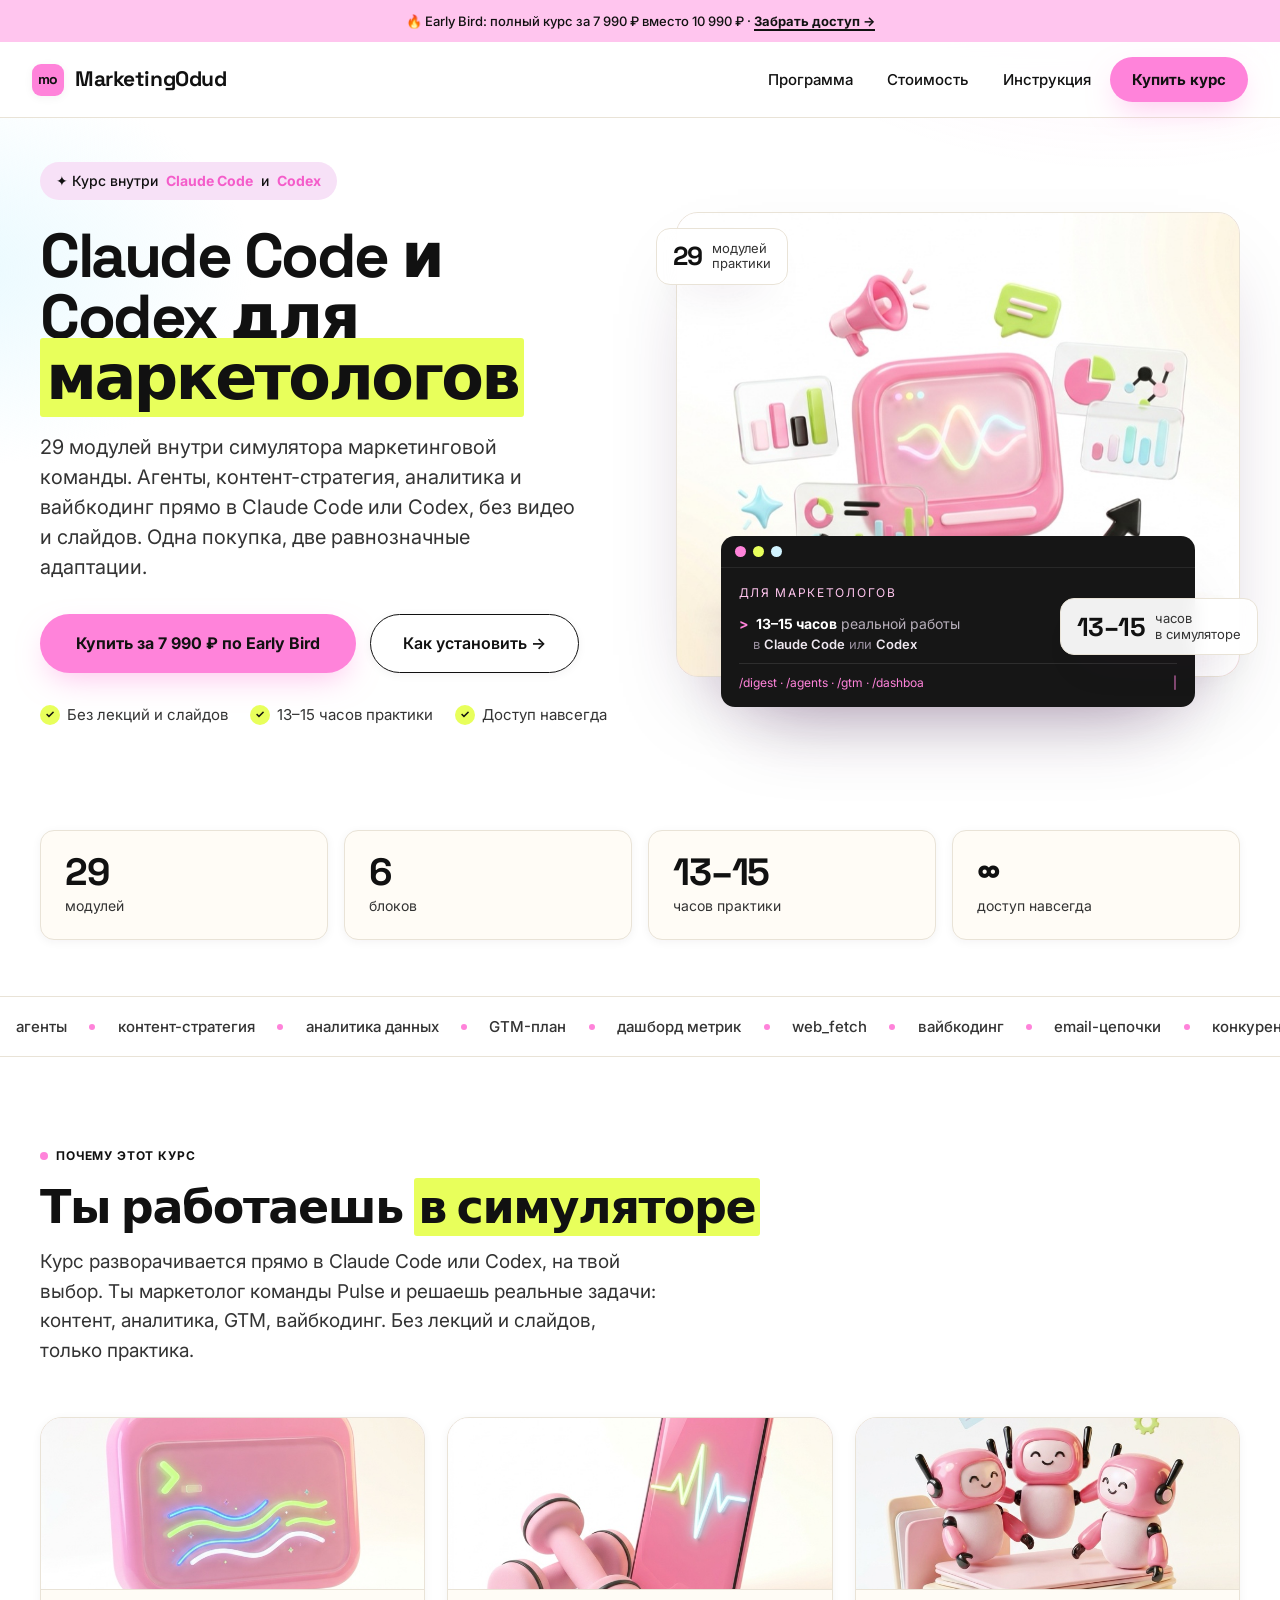
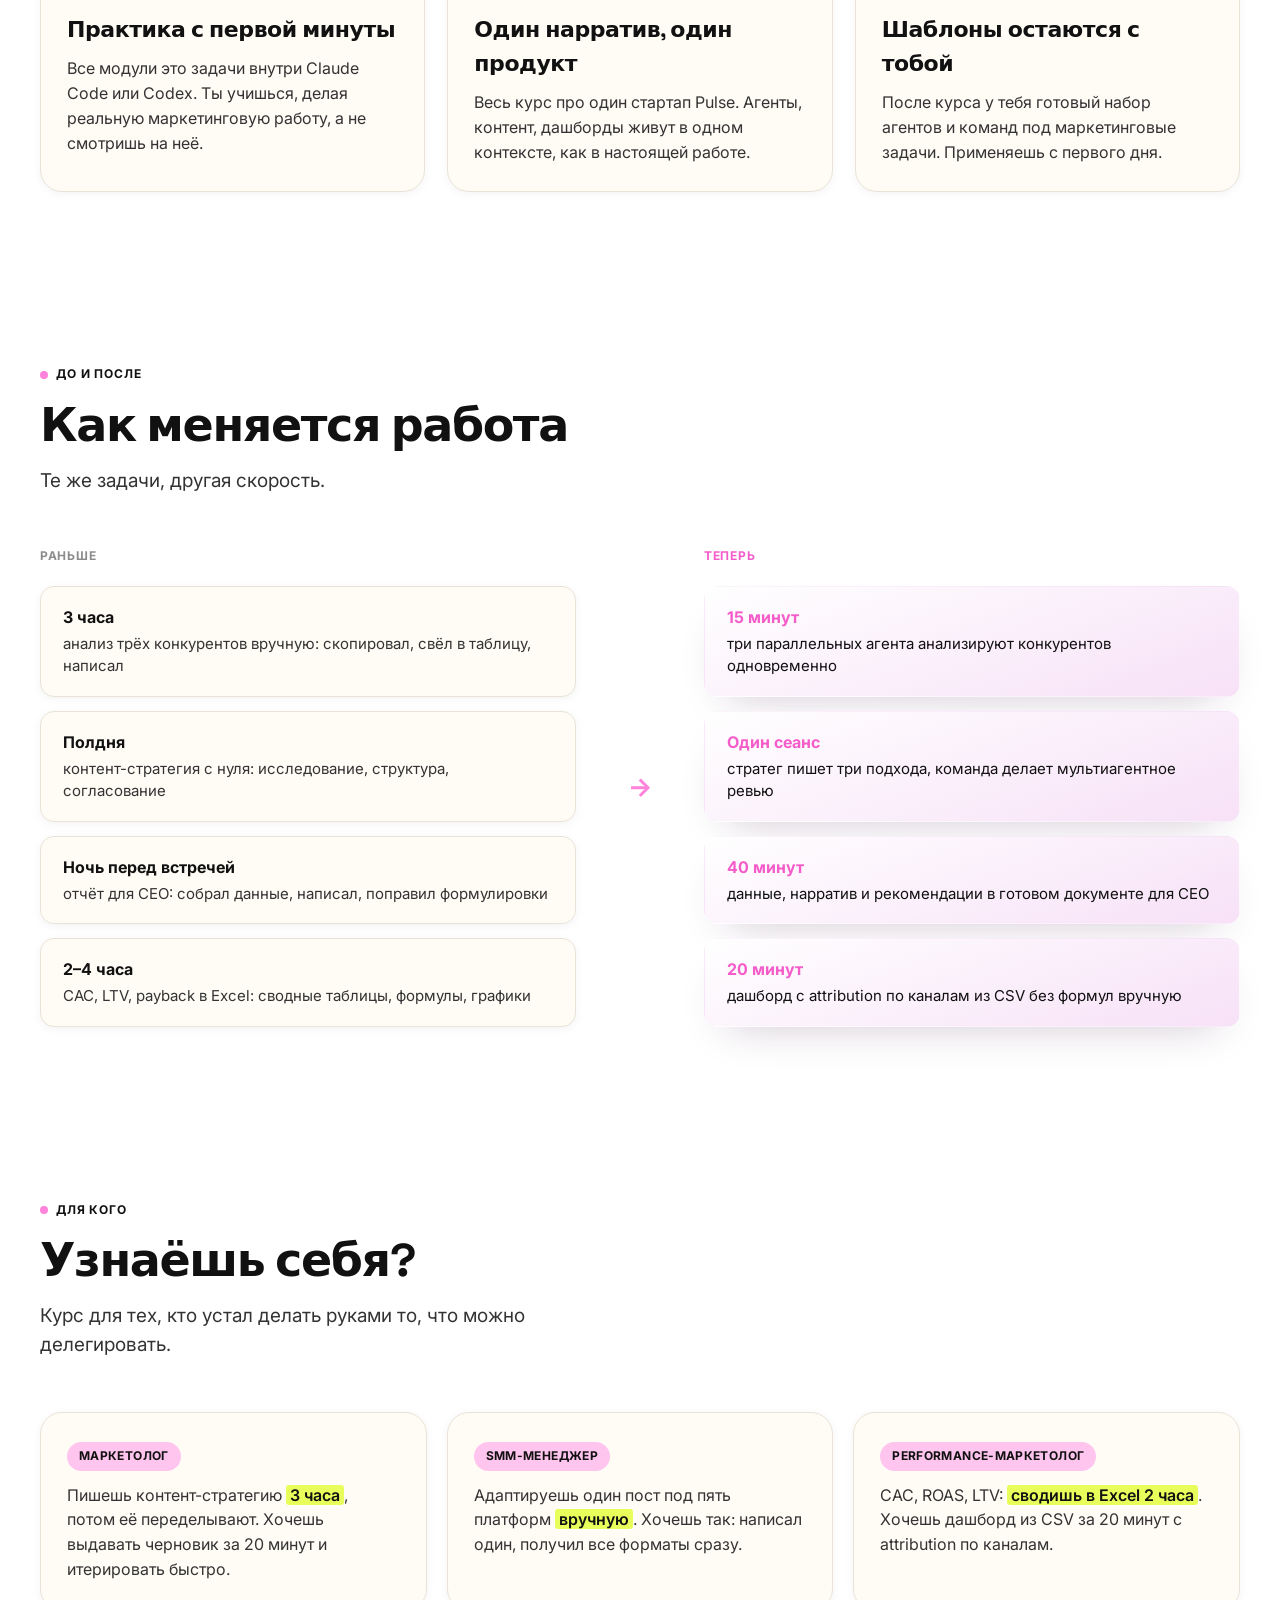
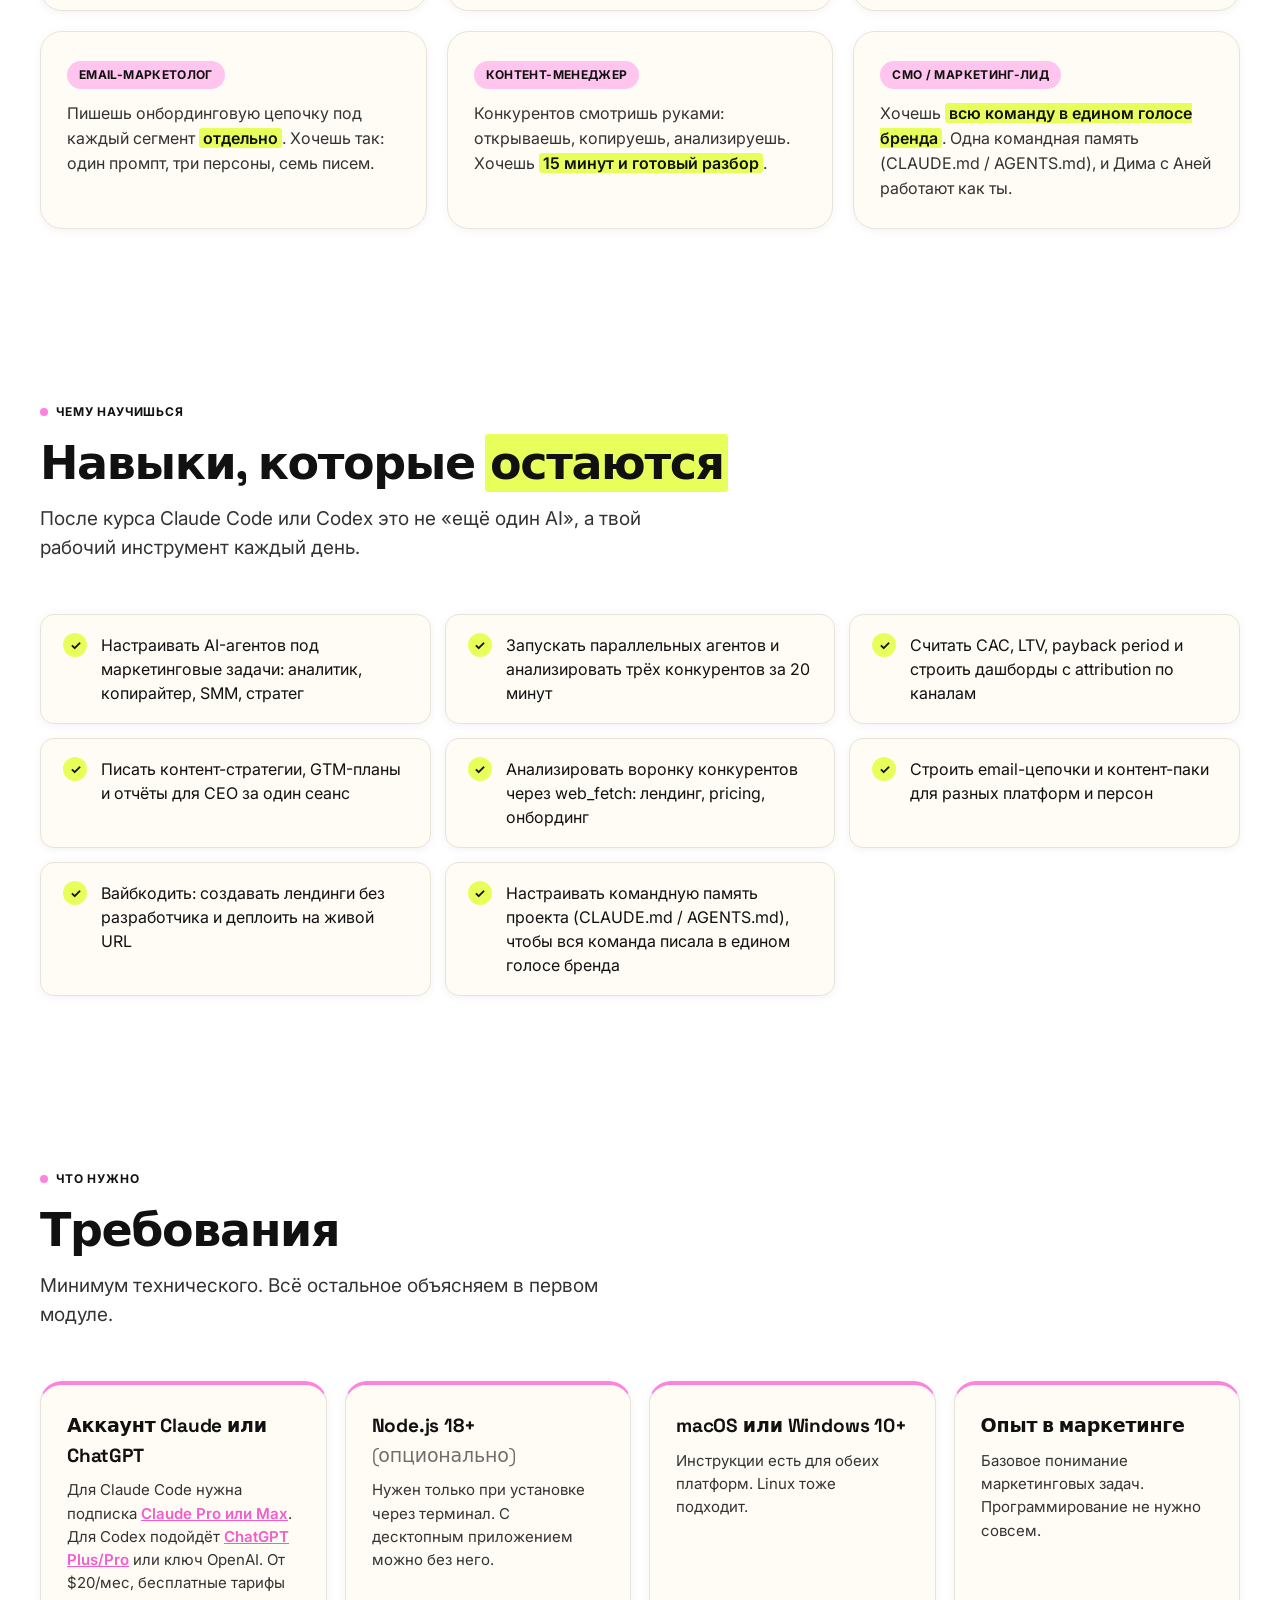
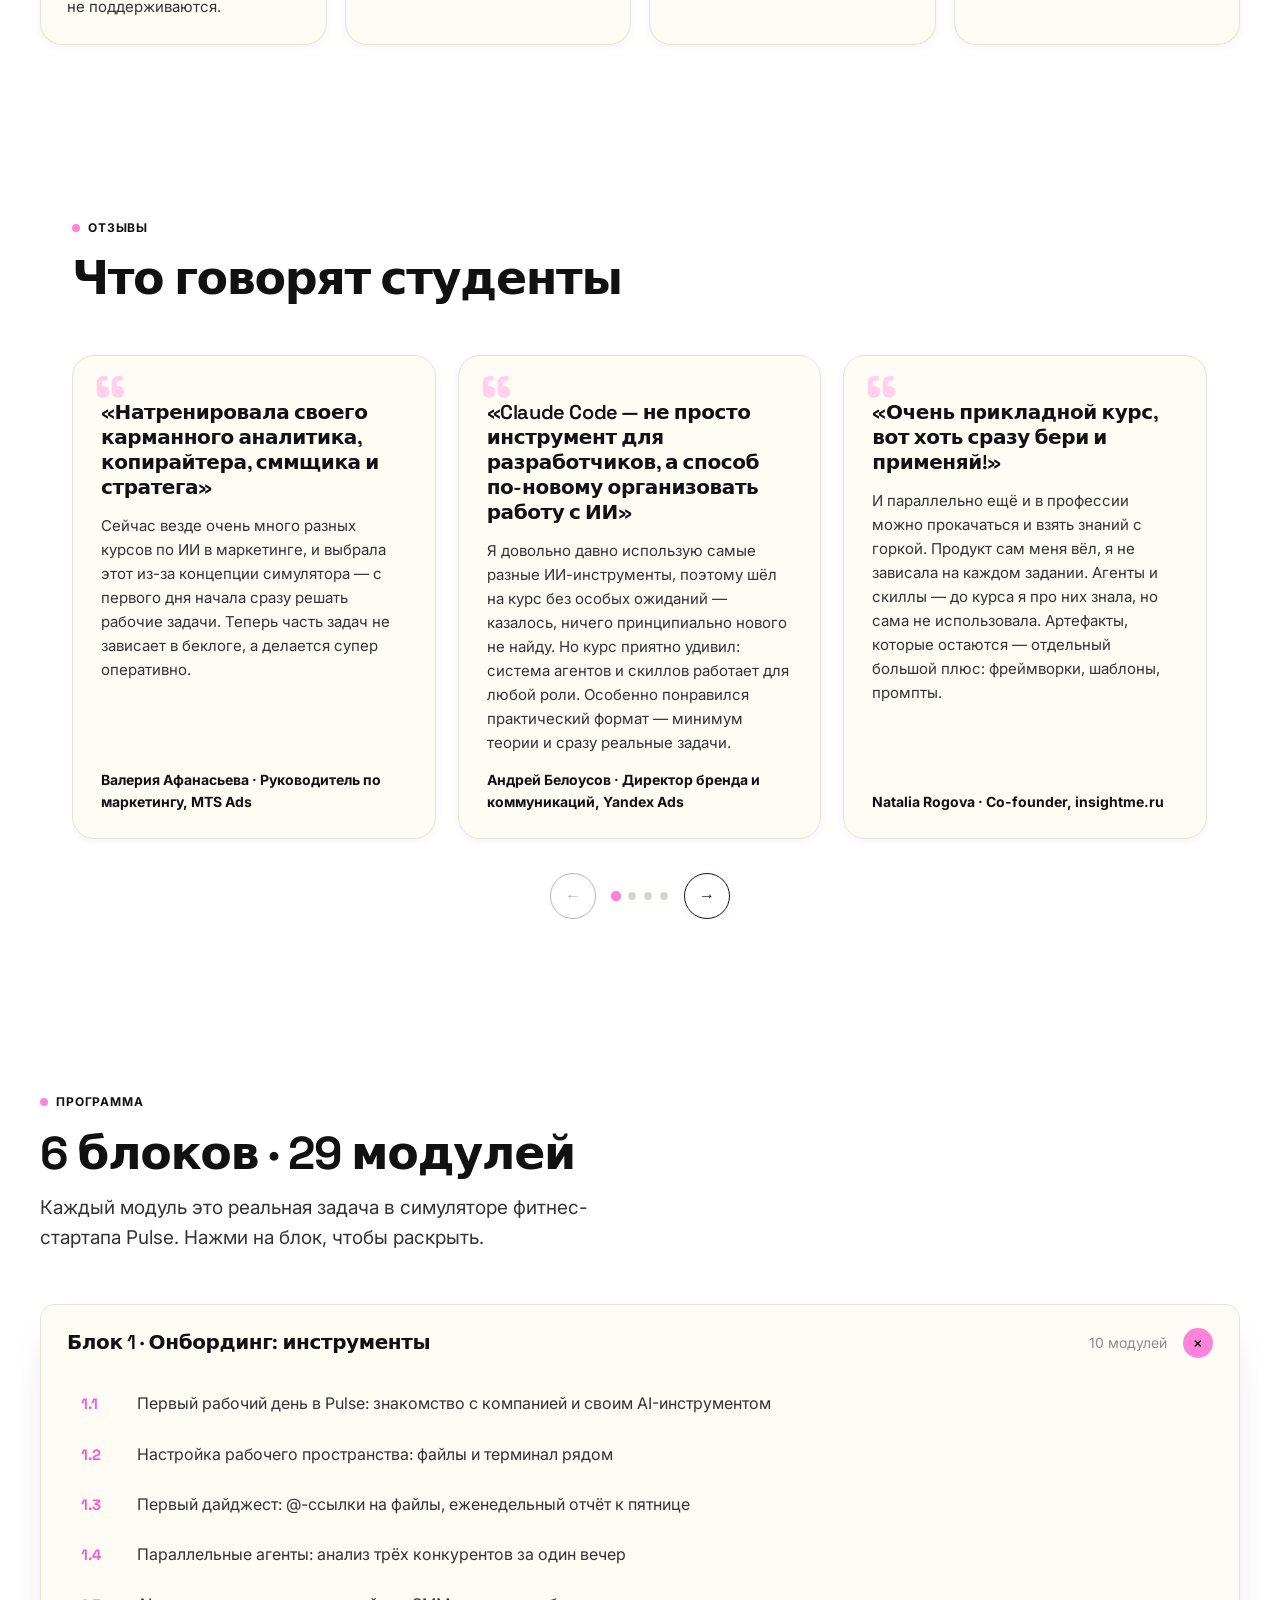
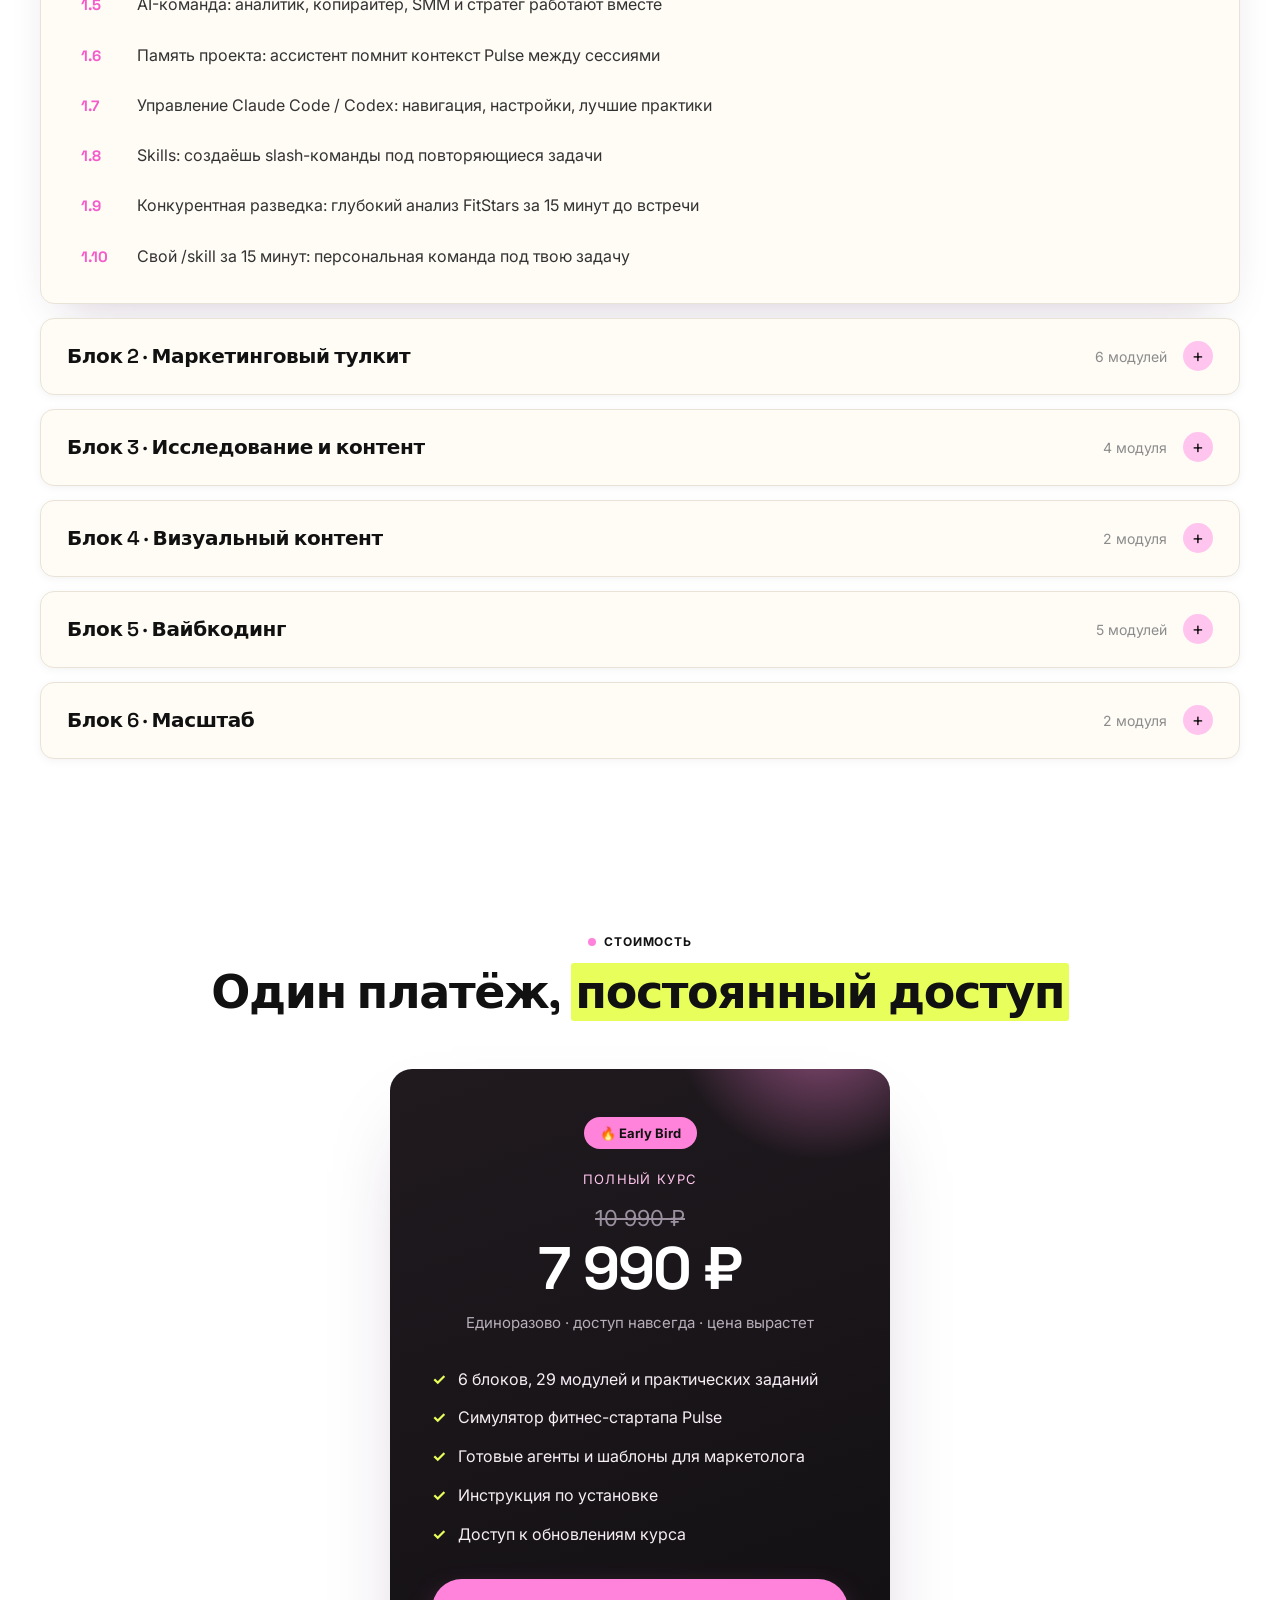
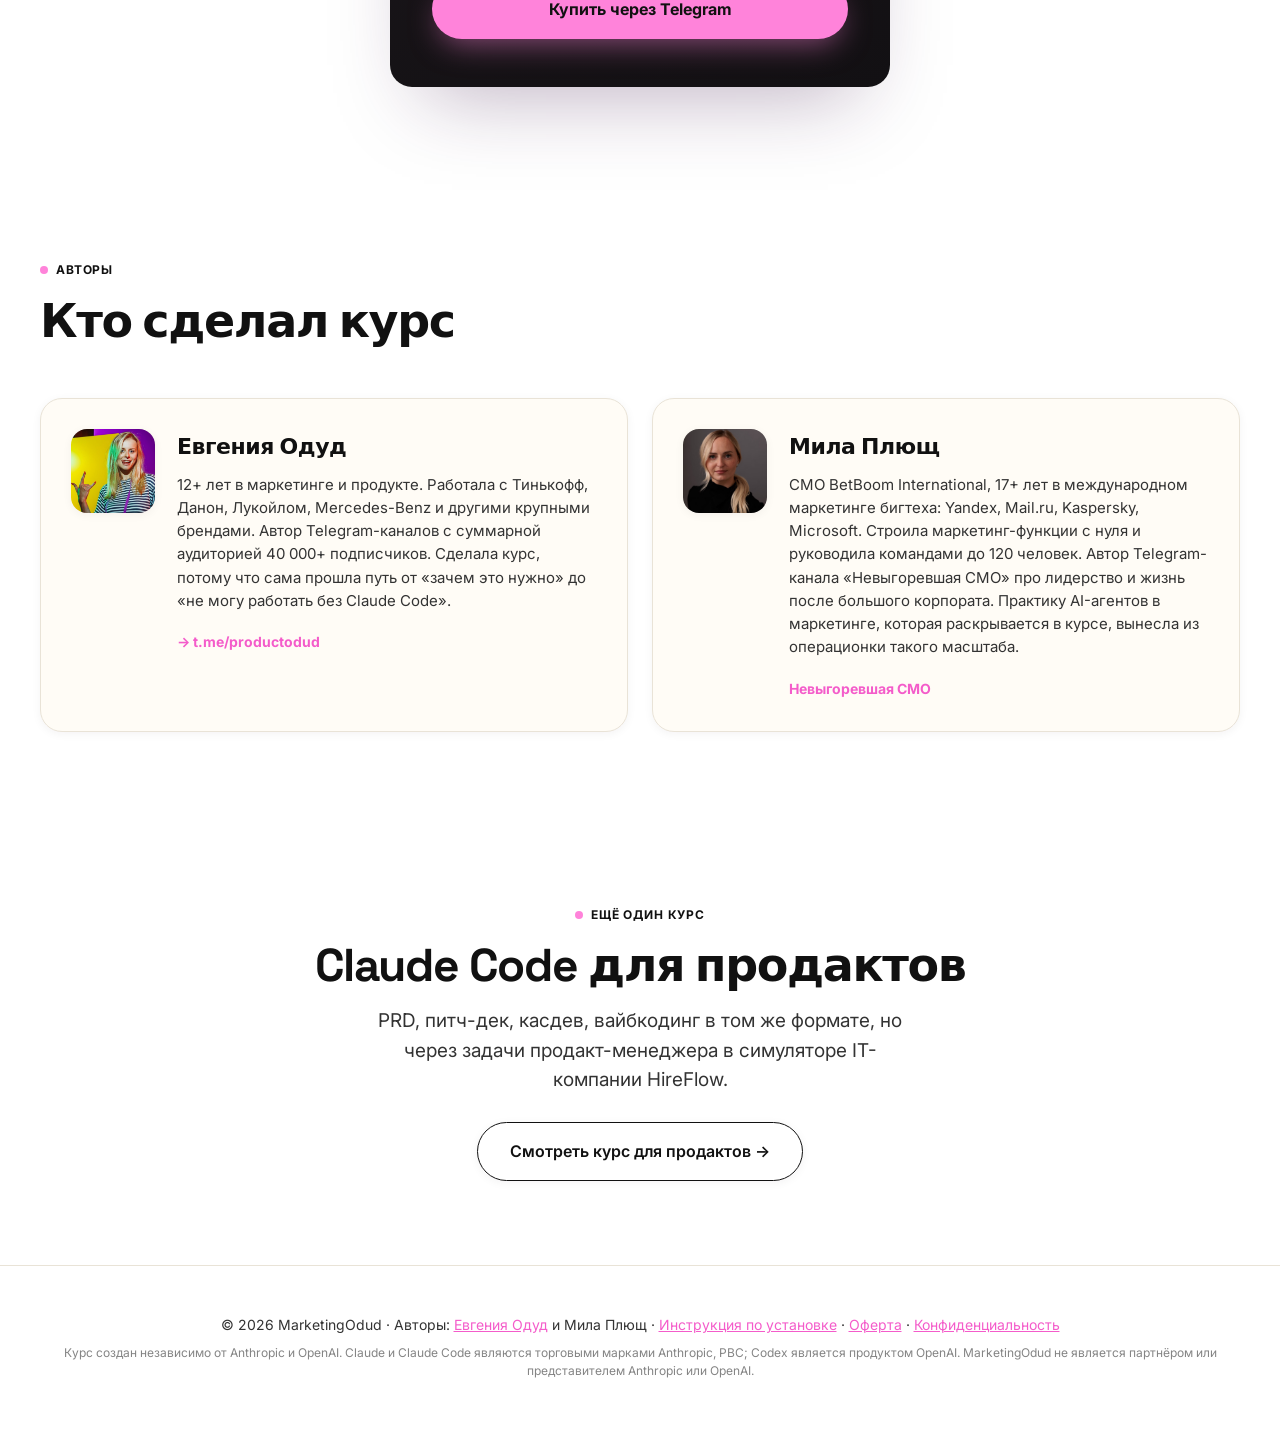
==== commit d490f750: "Fix /test asset paths (absolute) so it renders without trailing slash Co-Authored-By: Claude Opus 4." ====
--- a/test/index.html
+++ b/test/index.html
@@ -5,8 +5,8 @@
   <meta name="viewport" content="width=device-width, initial-scale=1.0" />
   <title>MarketingOdud · Claude Code и Codex для маркетологов</title>
   <meta name="description" content="Практический курс по Claude Code и Codex для маркетологов. Агенты, контент-стратегия, аналитика данных, вайбкодинг. Всё через реальные задачи в симуляторе маркетинговой команды Pulse. Две адаптации, один доступ." />
-  <link rel="icon" type="image/svg+xml" href="favicon.svg" />
-  <link rel="stylesheet" href="styles-mews.css" />
+  <link rel="icon" type="image/svg+xml" href="/test/favicon.svg" />
+  <link rel="stylesheet" href="/test/styles-mews.css" />
   <!-- Yandex.Metrika counter -->
   <script type="text/javascript">
     (function(m,e,t,r,i,k,a){
@@ -92,14 +92,14 @@
 
   <!-- Navigation -->
   <nav class="nav">
-    <a href="index.html" class="nav-logo">
+    <a href="/test/" class="nav-logo" >
       <span class="logo-mark">mo</span>
       MarketingOdud
     </a>
     <div class="nav-links">
       <a href="#modules" class="nav-link">Программа</a>
       <a href="#pricing" class="nav-link">Стоимость</a>
-      <a href="../start.html" class="nav-link">Инструкция</a>
+      <a href="/start.html" class="nav-link">Инструкция</a>
       <a href="https://telegram.me/tribute/app?startapp=sSYP" onclick="ym(108214180,'reachGoal','onclick')" class="btn-primary" target="_blank" rel="noopener">Купить курс</a>
     </div>
   </nav>
@@ -119,7 +119,7 @@
           <a href="https://telegram.me/tribute/app?startapp=sSYP" onclick="ym(108214180,'reachGoal','onclick')" class="btn-primary btn-large" target="_blank" rel="noopener">
             Купить за 7 990 ₽ по Early Bird
           </a>
-          <a href="../start.html" class="btn-secondary btn-large">Как установить →</a>
+          <a href="/start.html" class="btn-secondary btn-large">Как установить →</a>
         </div>
         <div class="hero-meta">
           <span>Без лекций и слайдов</span>
@@ -130,7 +130,7 @@
 
       <div class="hero-visual">
         <div class="hero-visual-card">
-          <img class="hero-visual-img" src="img-hero.jpg" alt="" onerror="this.style.display='none'" />
+          <img class="hero-visual-img" src="/test/img-hero.jpg" alt="" onerror="this.style.display='none'" />
         </div>
         <div class="hero-chip hero-chip--tl">
           <span class="chip-num">29</span>
@@ -192,21 +192,21 @@
       <p class="section-subtitle">Курс разворачивается прямо в Claude Code или Codex, на твой выбор. Ты маркетолог команды Pulse и решаешь реальные задачи: контент, аналитика, GTM, вайбкодинг. Без лекций и слайдов, только практика.</p>
       <div class="why-grid">
         <div class="why-card">
-          <div class="why-media"><img src="img-why-1.jpg" alt="" onerror="this.style.display='none'" /></div>
+          <div class="why-media"><img src="/test/img-why-1.jpg" alt="" onerror="this.style.display='none'" /></div>
           <div class="why-body">
             <h3>Практика с первой минуты</h3>
             <p>Все модули это задачи внутри Claude Code или Codex. Ты учишься, делая реальную маркетинговую работу, а не смотришь на неё.</p>
           </div>
         </div>
         <div class="why-card">
-          <div class="why-media"><img src="img-why-2.jpg" alt="" onerror="this.style.display='none'" /></div>
+          <div class="why-media"><img src="/test/img-why-2.jpg" alt="" onerror="this.style.display='none'" /></div>
           <div class="why-body">
             <h3>Один нарратив, один продукт</h3>
             <p>Весь курс про один стартап Pulse. Агенты, контент, дашборды живут в одном контексте, как в настоящей работе.</p>
           </div>
         </div>
         <div class="why-card">
-          <div class="why-media"><img src="img-why-3.jpg" alt="" onerror="this.style.display='none'" /></div>
+          <div class="why-media"><img src="/test/img-why-3.jpg" alt="" onerror="this.style.display='none'" /></div>
           <div class="why-body">
             <h3>Шаблоны остаются с тобой</h3>
             <p>После курса у тебя готовый набор агентов и команд под маркетинговые задачи. Применяешь с первого дня.</p>
@@ -521,7 +521,7 @@
       <h2 class="section-title">Кто сделал курс</h2>
       <div class="authors-grid">
         <div class="author-card">
-          <img src="img-author.jpg" alt="Евгения Одуд" class="author-avatar" />
+          <img src="/test/img-author.jpg" alt="Евгения Одуд" class="author-avatar" />
           <div class="author-info">
             <h3>Евгения Одуд</h3>
             <p>
@@ -531,7 +531,7 @@
           </div>
         </div>
         <div class="author-card">
-          <img src="img-mila.jpg" alt="Мила Плющ" class="author-avatar" style="object-position: center 20%;" />
+          <img src="/test/img-mila.jpg" alt="Мила Плющ" class="author-avatar" style="object-position: center 20%;" />
           <div class="author-info">
             <h3>Мила Плющ</h3>
             <p>
@@ -556,7 +556,7 @@
 
   <!-- Footer -->
   <footer>
-    <p>© 2026 MarketingOdud · Авторы: <a href="https://t.me/productodud" target="_blank" rel="noopener">Евгения Одуд</a> и Мила Плющ · <a href="../start.html">Инструкция по установке</a> · <a href="../oferta.html">Оферта</a> · <a href="../privacy.html">Конфиденциальность</a></p>
+    <p>© 2026 MarketingOdud · Авторы: <a href="https://t.me/productodud" target="_blank" rel="noopener">Евгения Одуд</a> и Мила Плющ · <a href="/start.html">Инструкция по установке</a> · <a href="/oferta.html">Оферта</a> · <a href="/privacy.html">Конфиденциальность</a></p>
     <p style="margin-top:0.5rem; font-size:12px; opacity:0.6;">Курс создан независимо от Anthropic и OpenAI. Claude и Claude Code являются торговыми марками Anthropic, PBC; Codex является продуктом OpenAI. MarketingOdud не является партнёром или представителем Anthropic или OpenAI.</p>
   </footer>
 
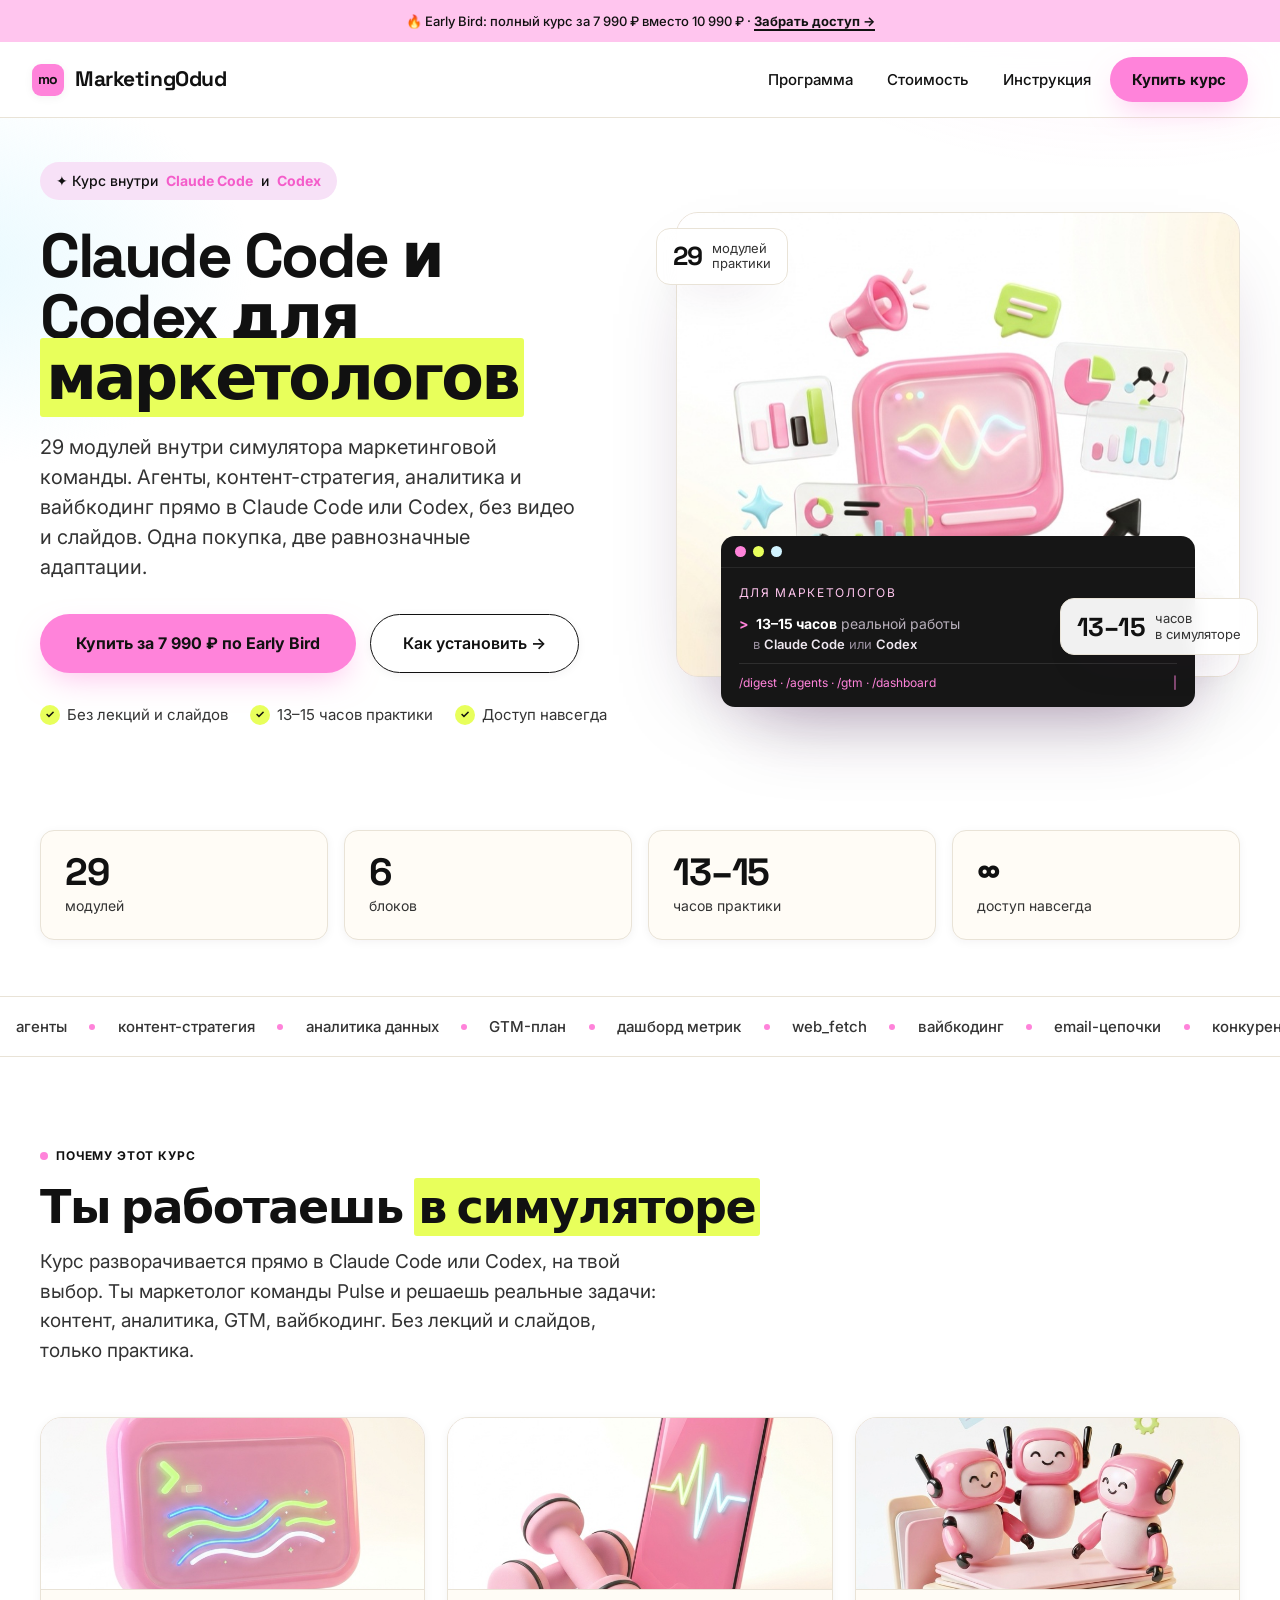
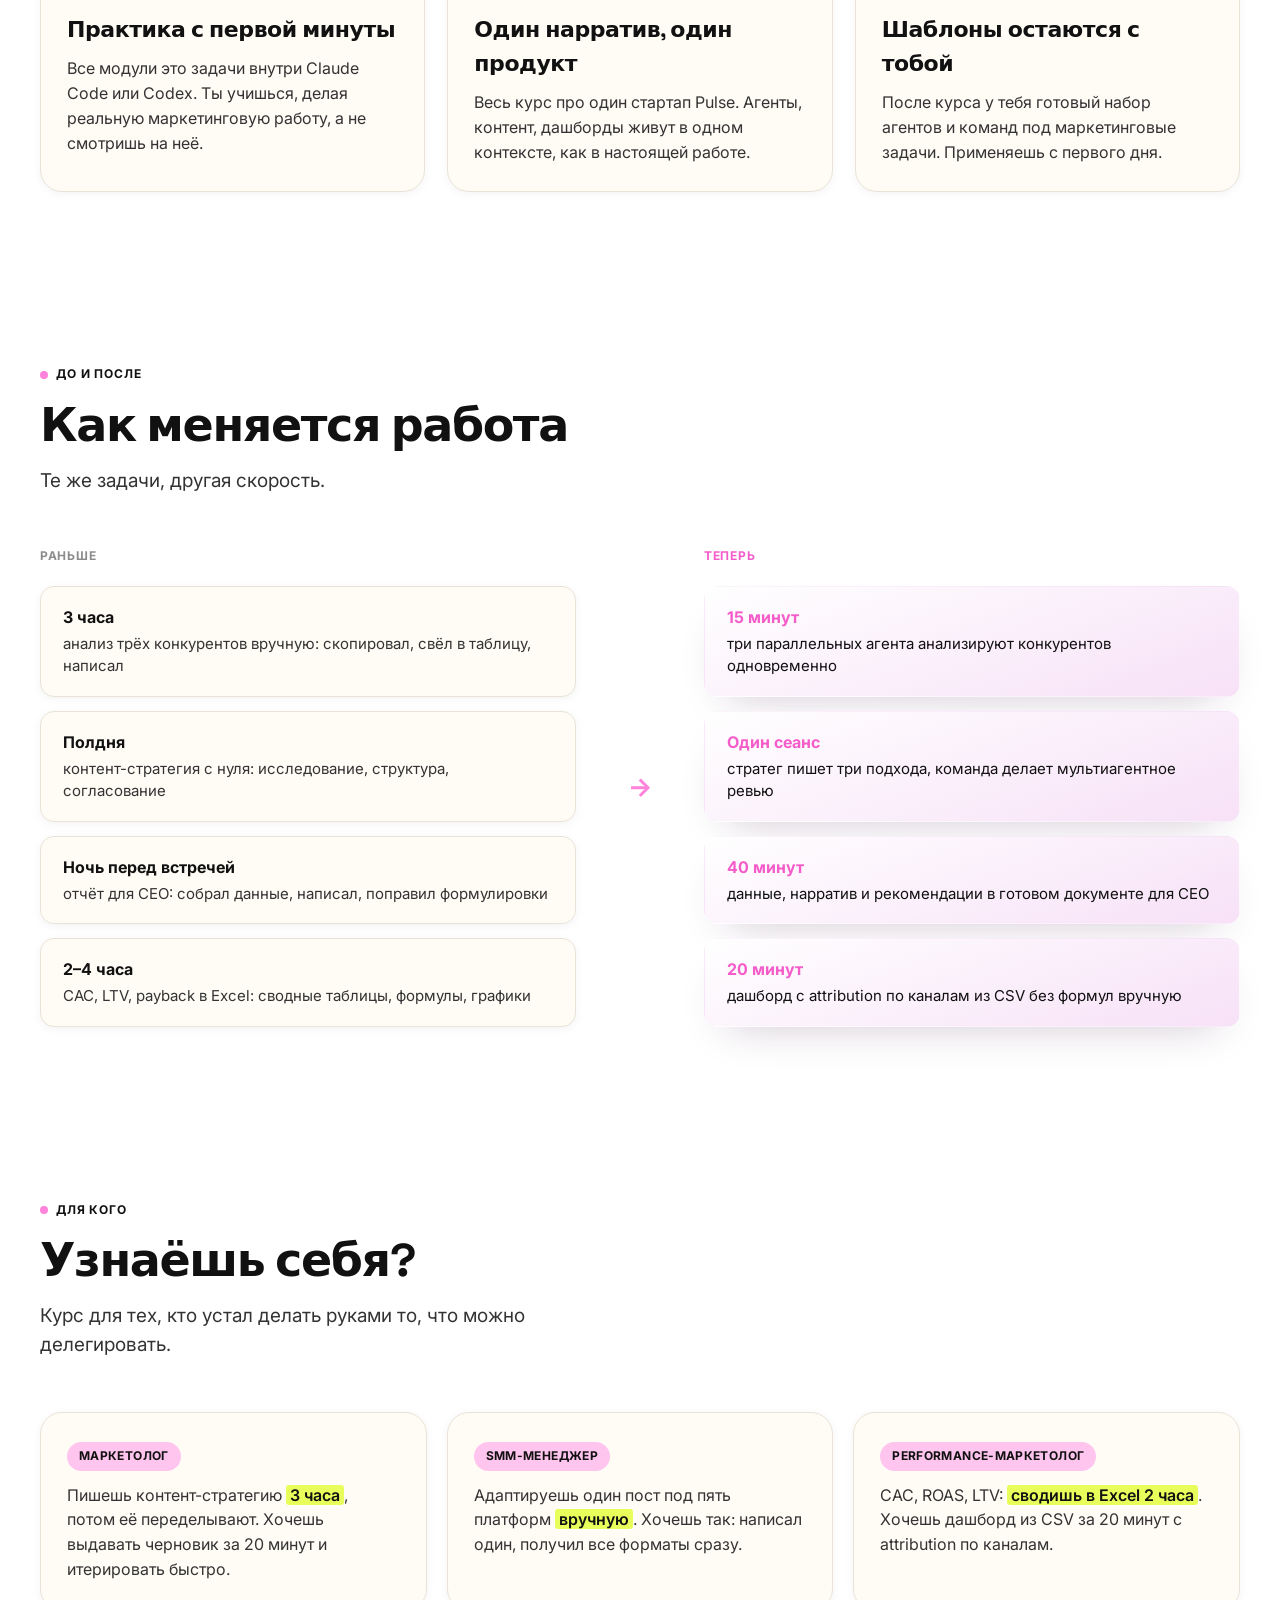
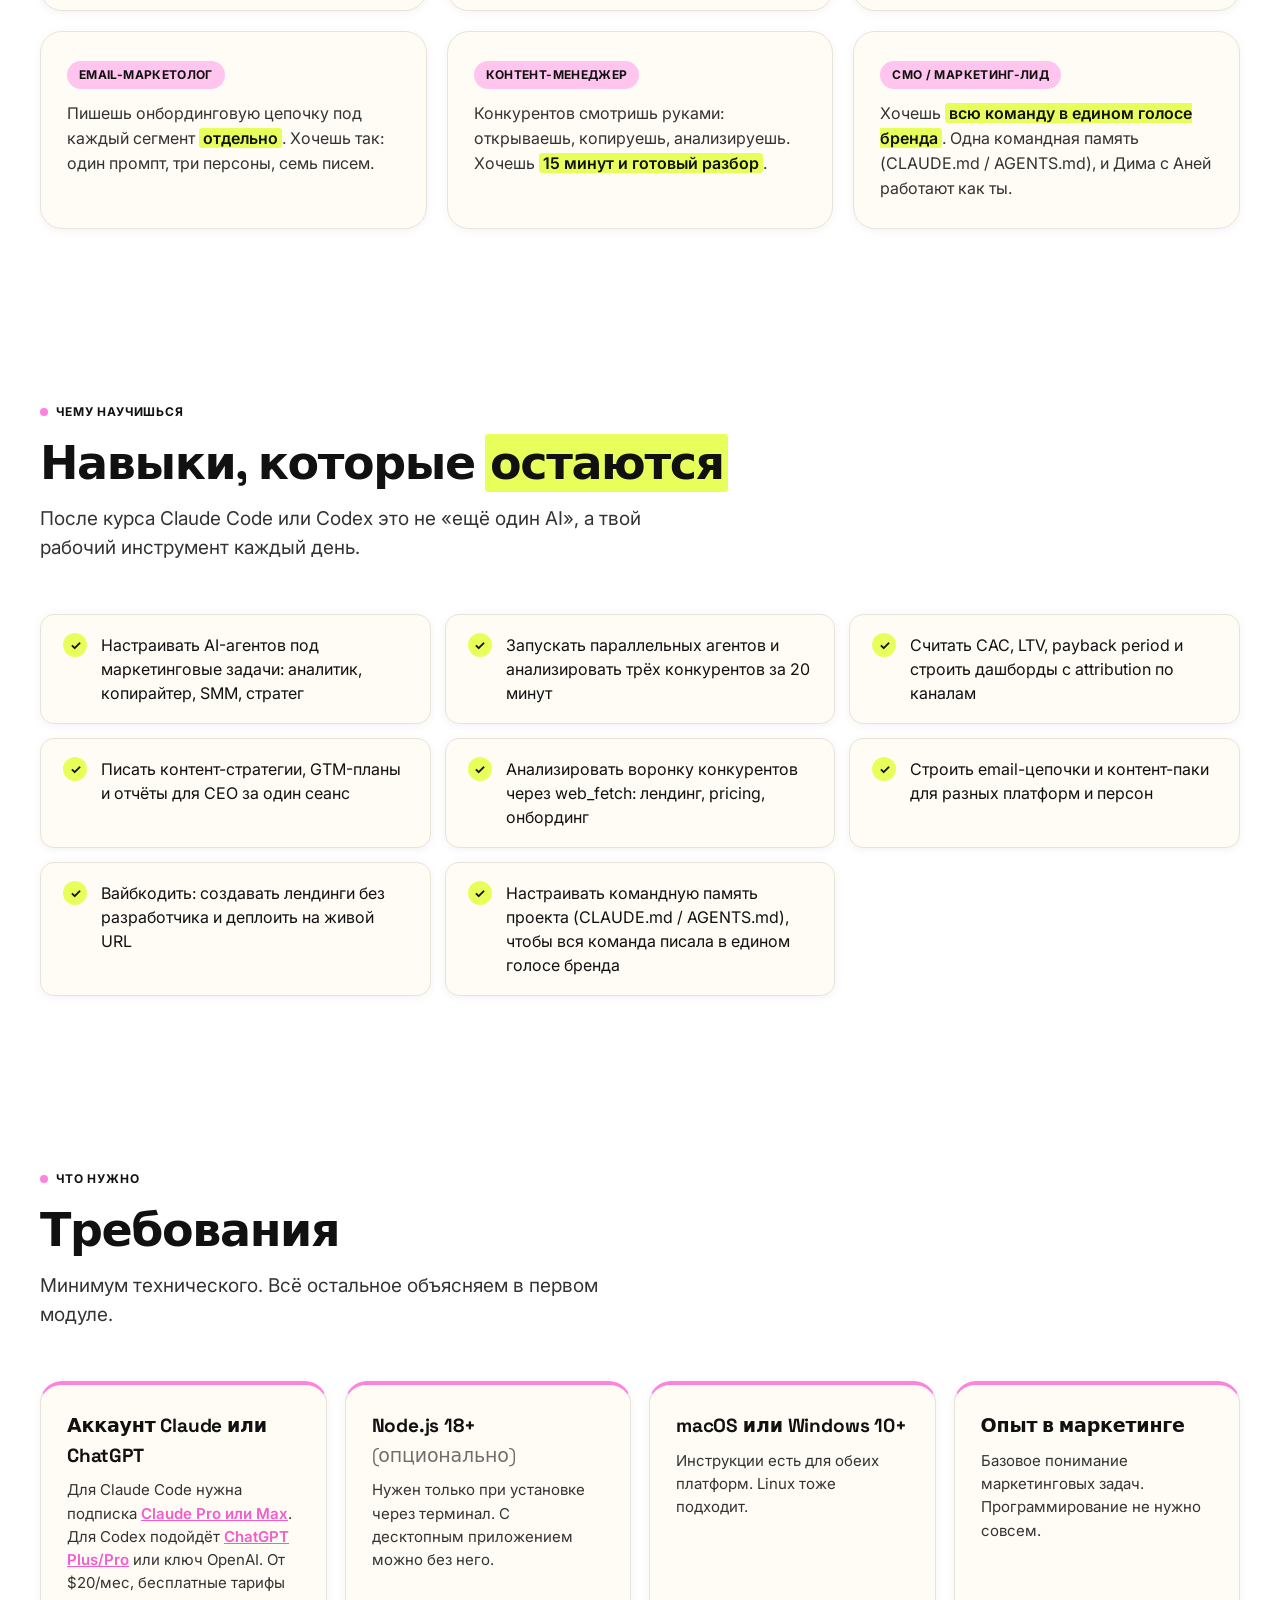
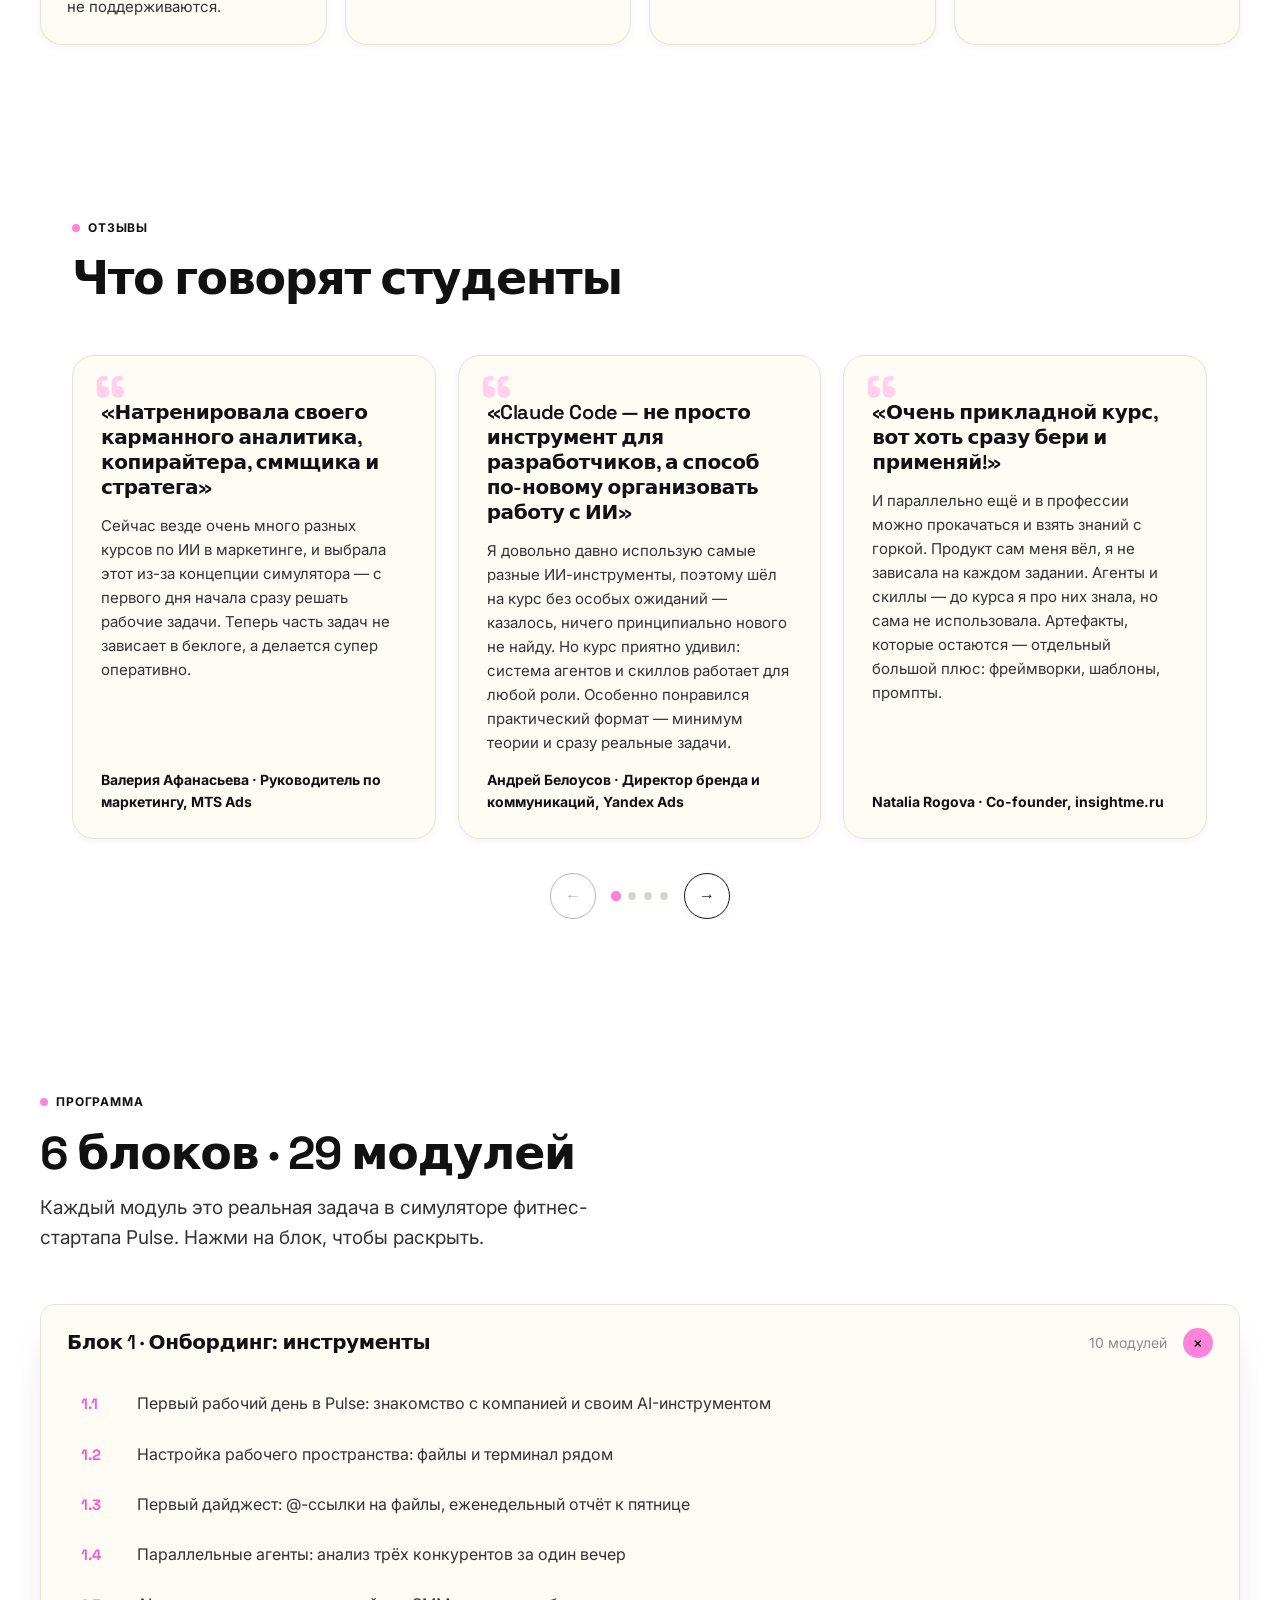
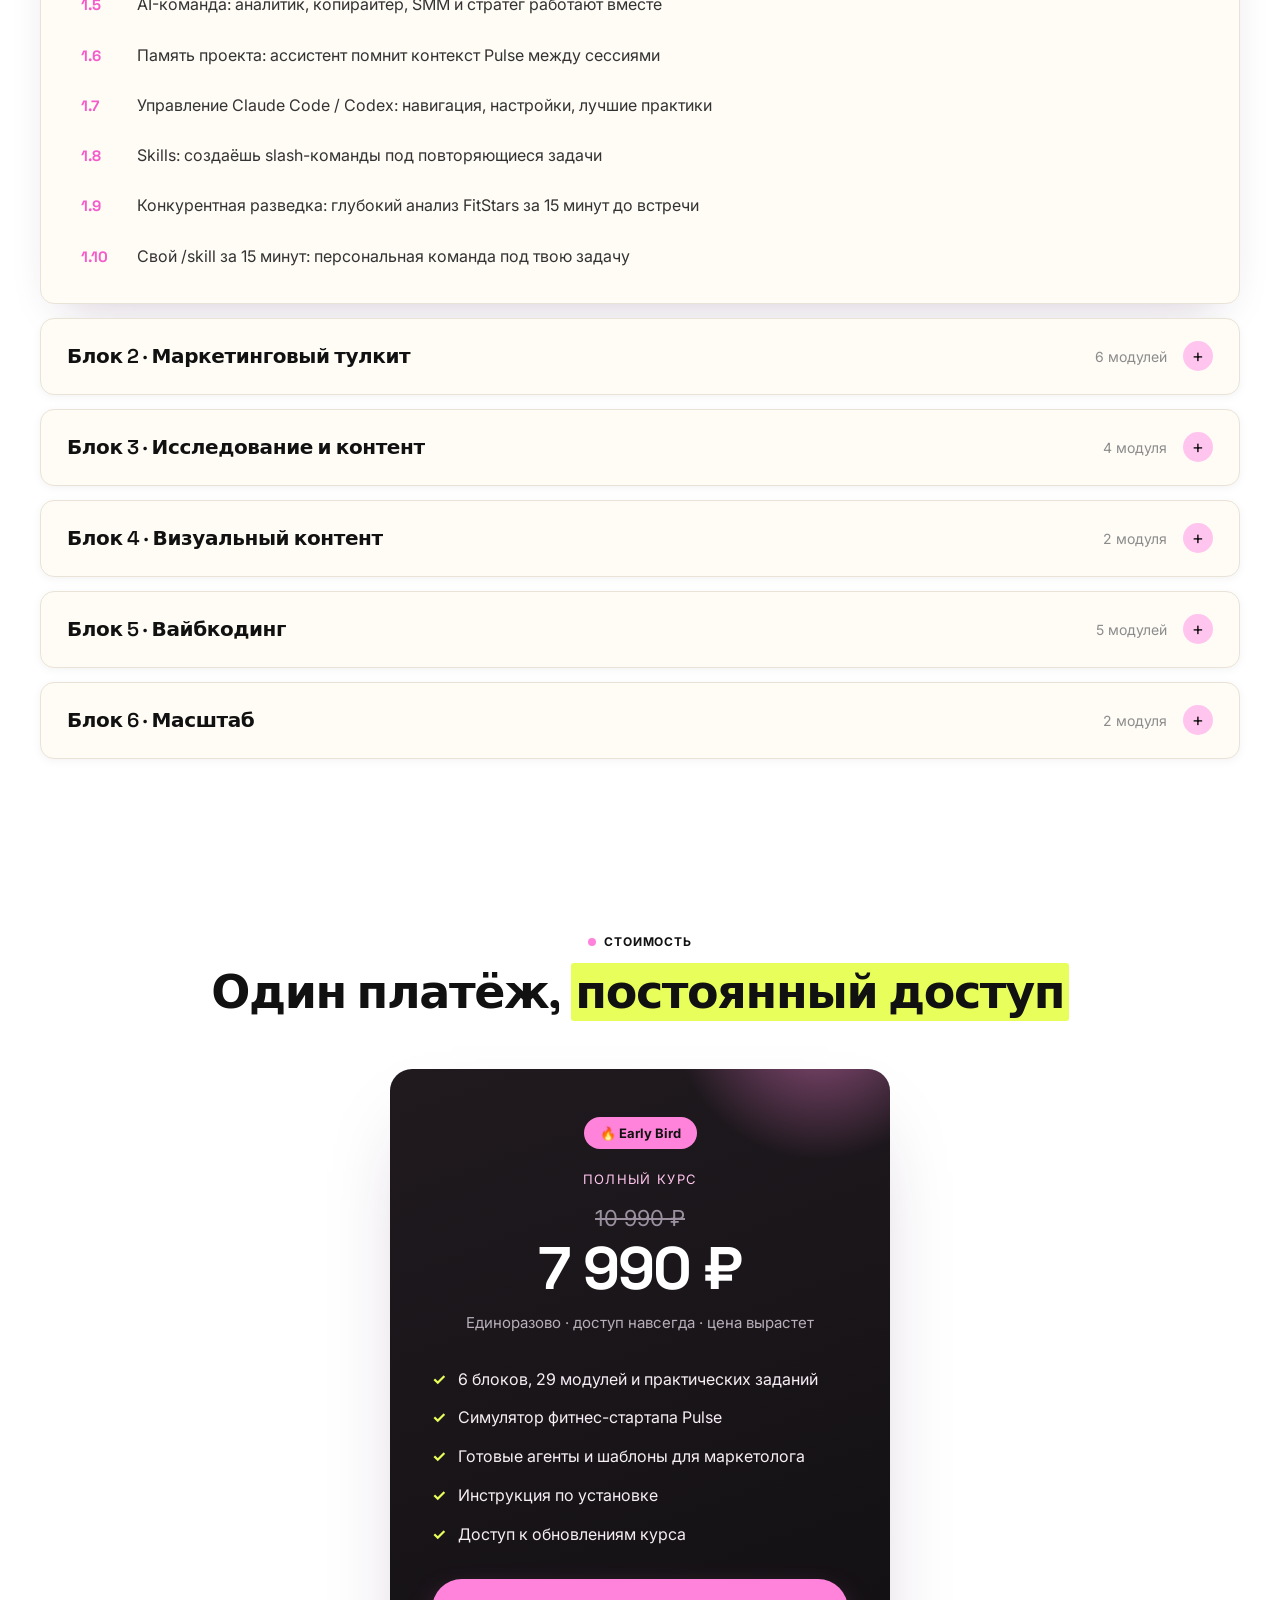
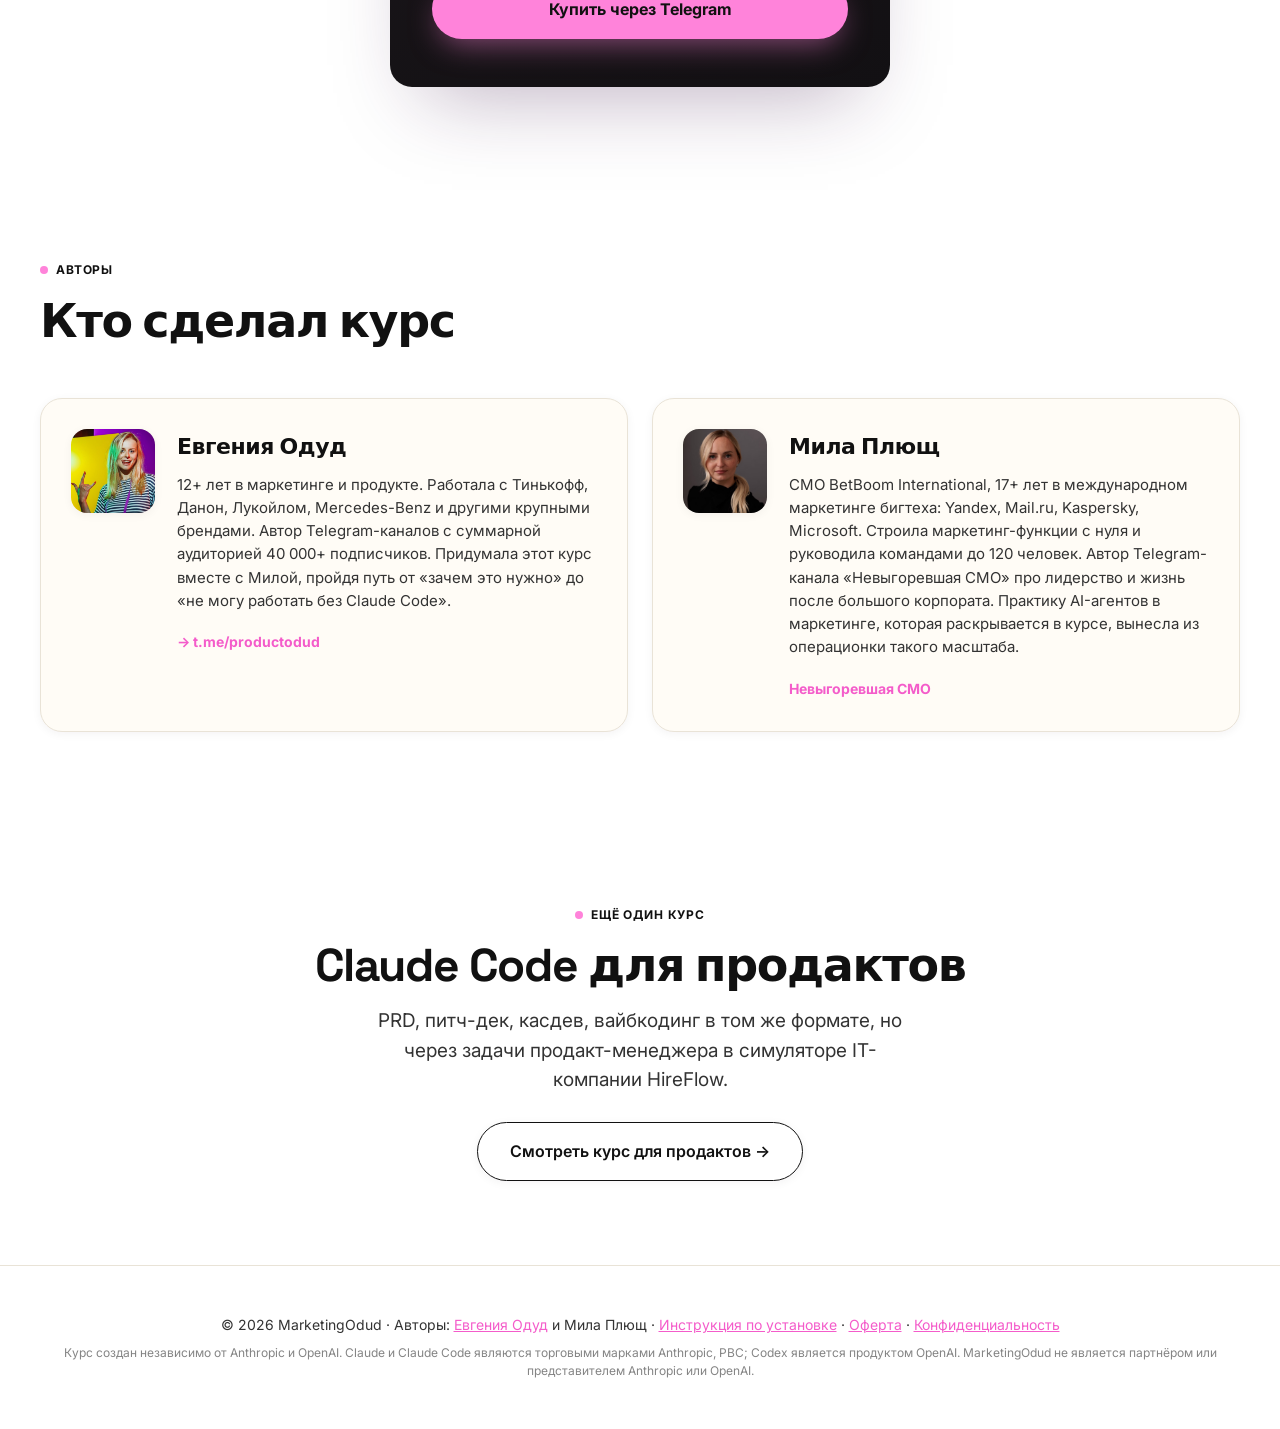
==== commit 872cc137: "Fix /test: marquee animation (mobile hover), mobile hero layout, co-author bio Co-Authored-By: Claud" ====
--- a/test/index.html
+++ b/test/index.html
@@ -137,7 +137,7 @@
           <span class="chip-lbl">модулей<br>практики</span>
         </div>
         <div class="hero-chip hero-chip--br">
-          <span class="chip-num">13–15</span>
+          <span class="chip-num" style="white-space:nowrap">13–15</span>
           <span class="chip-lbl">часов<br>в симуляторе</span>
         </div>
         <div class="hero-terminal">
@@ -525,7 +525,7 @@
           <div class="author-info">
             <h3>Евгения Одуд</h3>
             <p>
-              12+ лет в маркетинге и продукте. Работала с Тинькофф, Данон, Лукойлом, Mercedes-Benz и другими крупными брендами. Автор Telegram-каналов с суммарной аудиторией 40 000+ подписчиков. Сделала курс, потому что сама прошла путь от «зачем это нужно» до «не могу работать без Claude Code».
+              12+ лет в маркетинге и продукте. Работала с Тинькофф, Данон, Лукойлом, Mercedes-Benz и другими крупными брендами. Автор Telegram-каналов с суммарной аудиторией 40 000+ подписчиков. Придумала этот курс вместе с Милой, пройдя путь от «зачем это нужно» до «не могу работать без Claude Code».
             </p>
             <a href="https://t.me/productodud" class="author-link" target="_blank" rel="noopener">→ t.me/productodud</a>
           </div>
--- a/test/styles-mews.css
+++ b/test/styles-mews.css
@@ -165,8 +165,8 @@
 /* ── Marquee ── */
 @keyframes marquee { from { transform: translateX(0); } to { transform: translateX(-50%); } }
 .marquee-wrap { overflow: hidden; padding: 18px 0; border-top: 1px solid var(--line); border-bottom: 1px solid var(--line); margin-top: 56px; }
-.marquee-track { display: flex; white-space: nowrap; animation: marquee 36s linear infinite; color: var(--charcoal); font-size: 15px; font-weight: 500; }
-.marquee-wrap:hover .marquee-track { animation-play-state: paused; }
+.marquee-track { display: flex; width: max-content; white-space: nowrap; animation: marquee 40s linear infinite; color: var(--charcoal); font-size: 15px; font-weight: 500; }
+@media (hover: hover) { .marquee-wrap:hover .marquee-track { animation-play-state: paused; } }
 .marquee-item { padding: 0 1rem; display: inline-flex; align-items: center; gap: 1.4rem; }
 .marquee-dot { width: 6px; height: 6px; border-radius: 50%; background: var(--pink); display: inline-block; }
 
@@ -320,7 +320,12 @@
   .hero-content > p { font-size: 18px; }
   .hero-ctas { flex-direction: column; align-items: stretch; }
   .btn-primary.btn-large, .btn-secondary.btn-large { justify-content: center; }
-  .hero-chip--tl { left: 8px; } .hero-chip--br { right: 8px; }
+  .hero-visual { max-width: 340px; aspect-ratio: 4/3.6; margin-bottom: 40px; }
+  .hero-chip { padding: 9px 13px; }
+  .hero-chip .chip-num { font-size: 22px; }
+  .hero-chip .chip-lbl { font-size: 12px; }
+  .hero-chip--tl { left: -8px; top: 10px; } .hero-chip--br { right: -8px; bottom: 14px; }
+  .hero-terminal { left: 4%; right: 4%; bottom: -26px; }
   .section-title { font-size: 34px; }
   .why-grid, .pain-grid, .req-grid, .learn-list, .authors-grid { grid-template-columns: 1fr; }
   .price-card { padding: 34px 24px; }
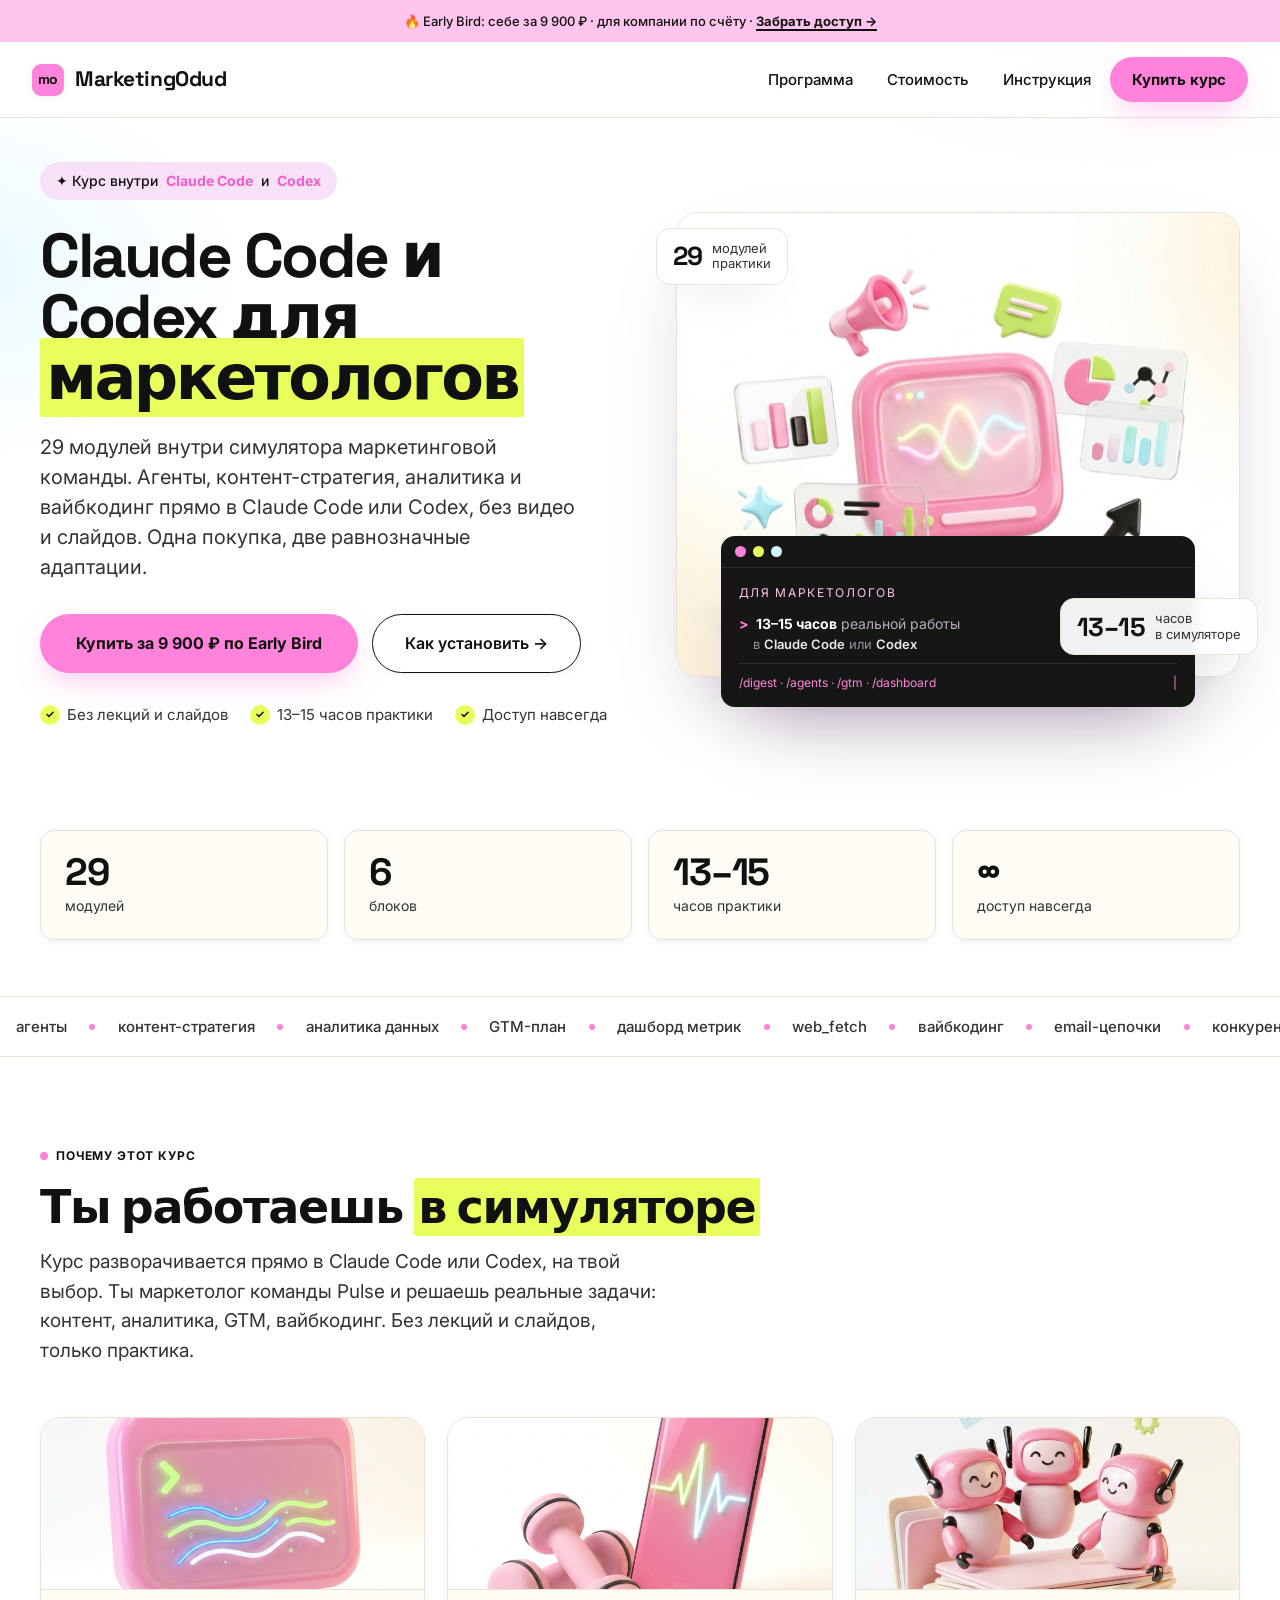
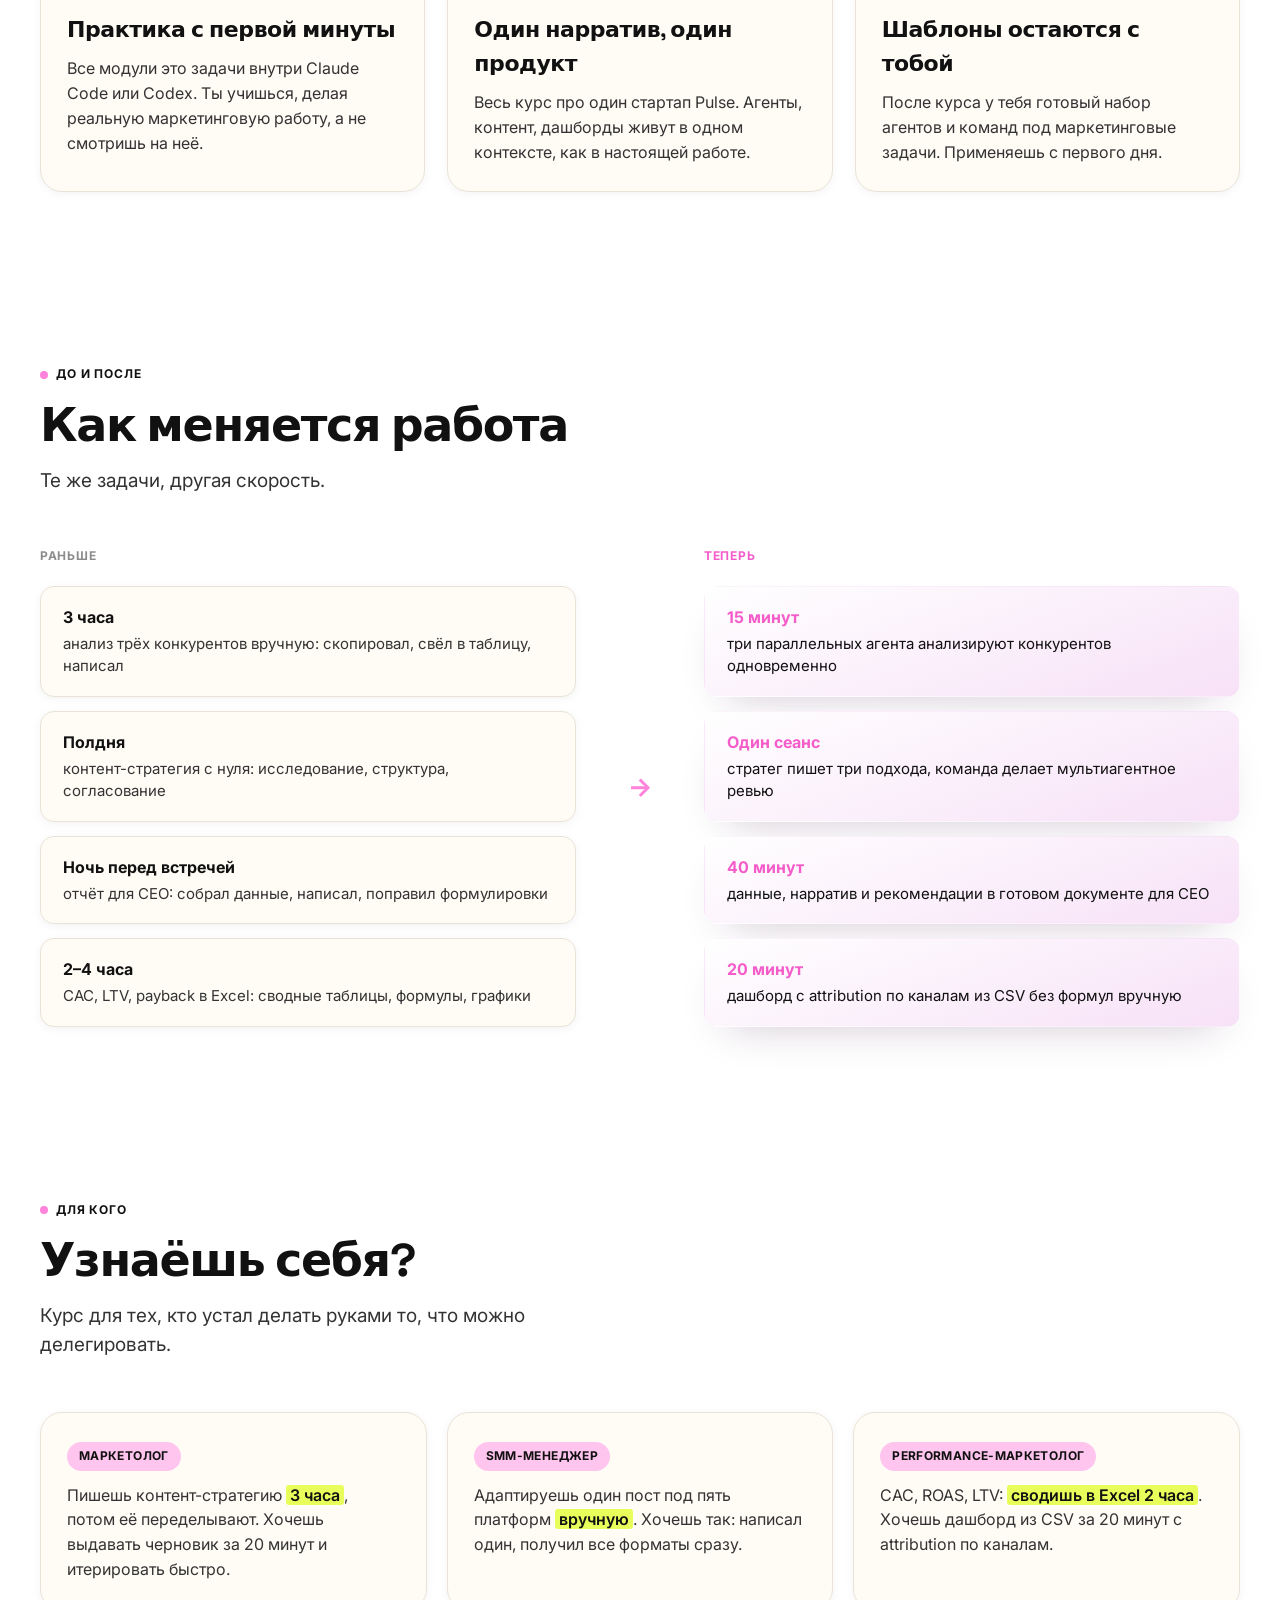
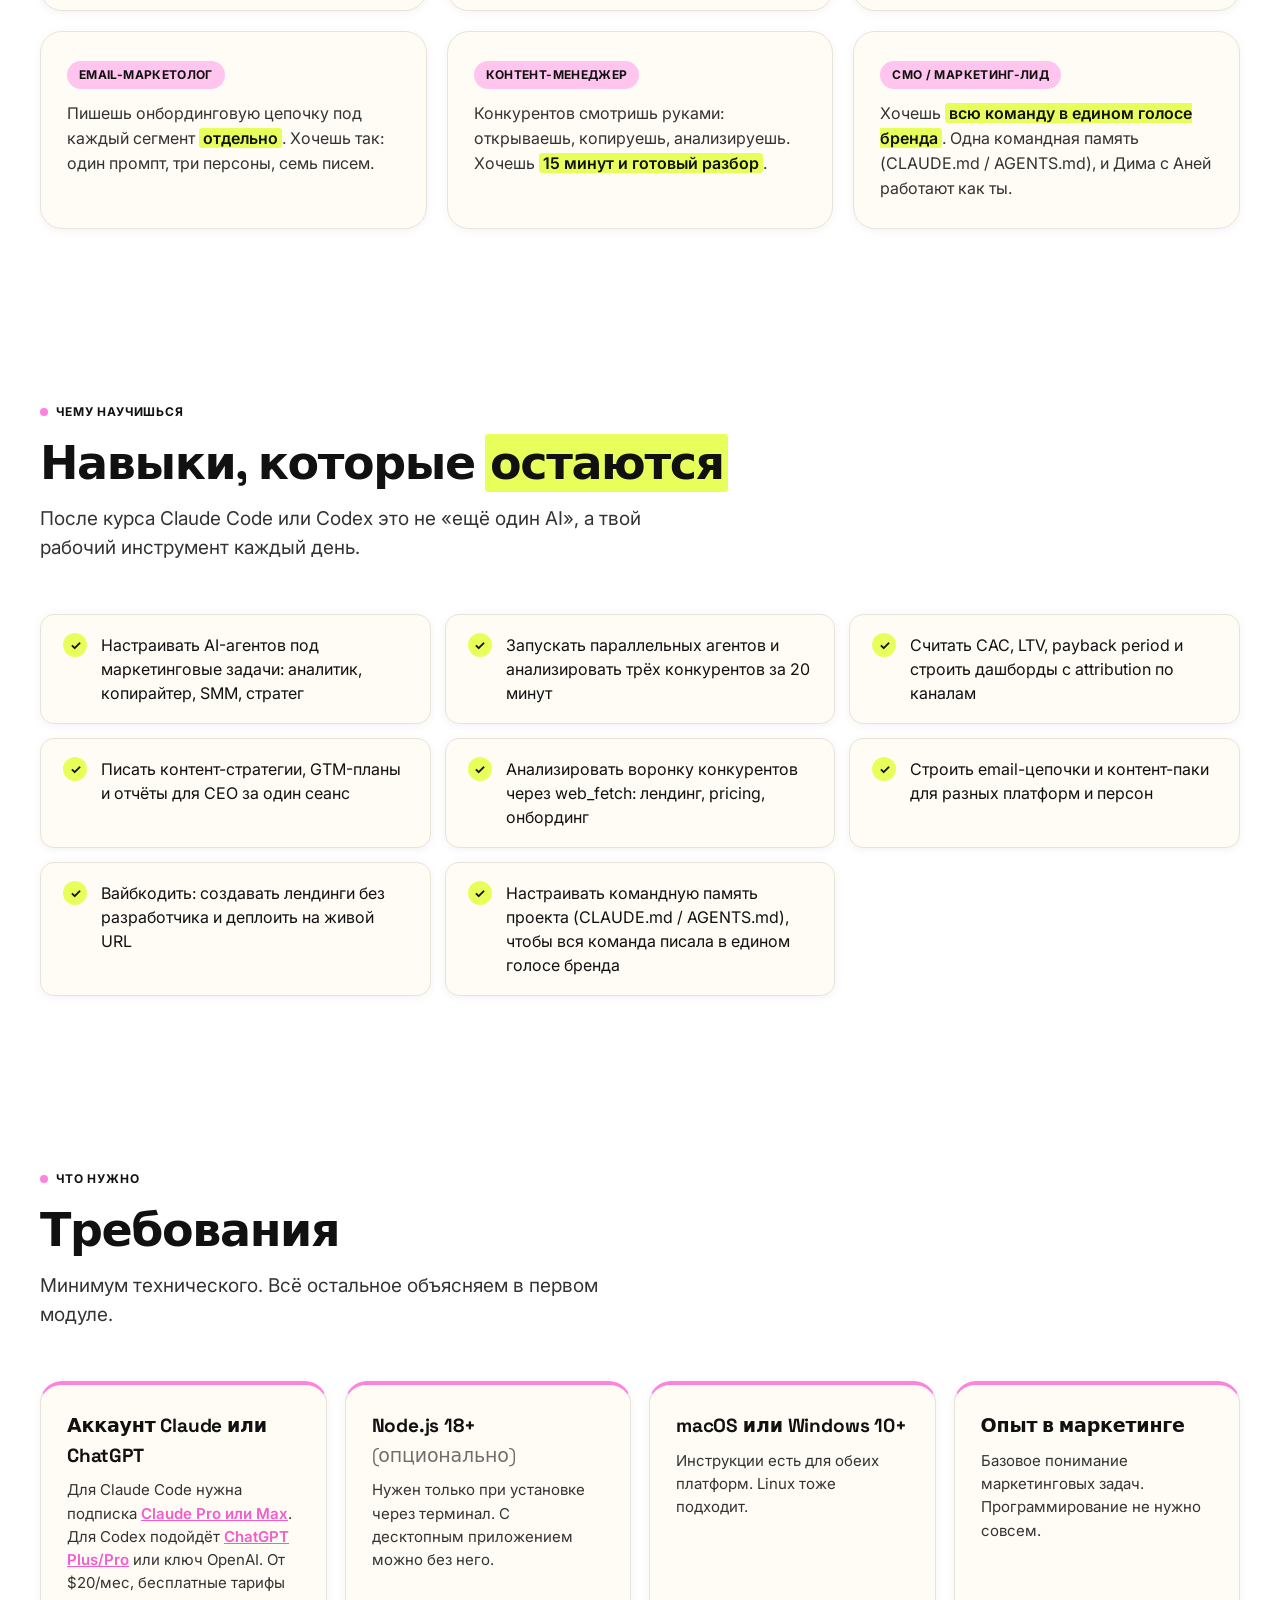
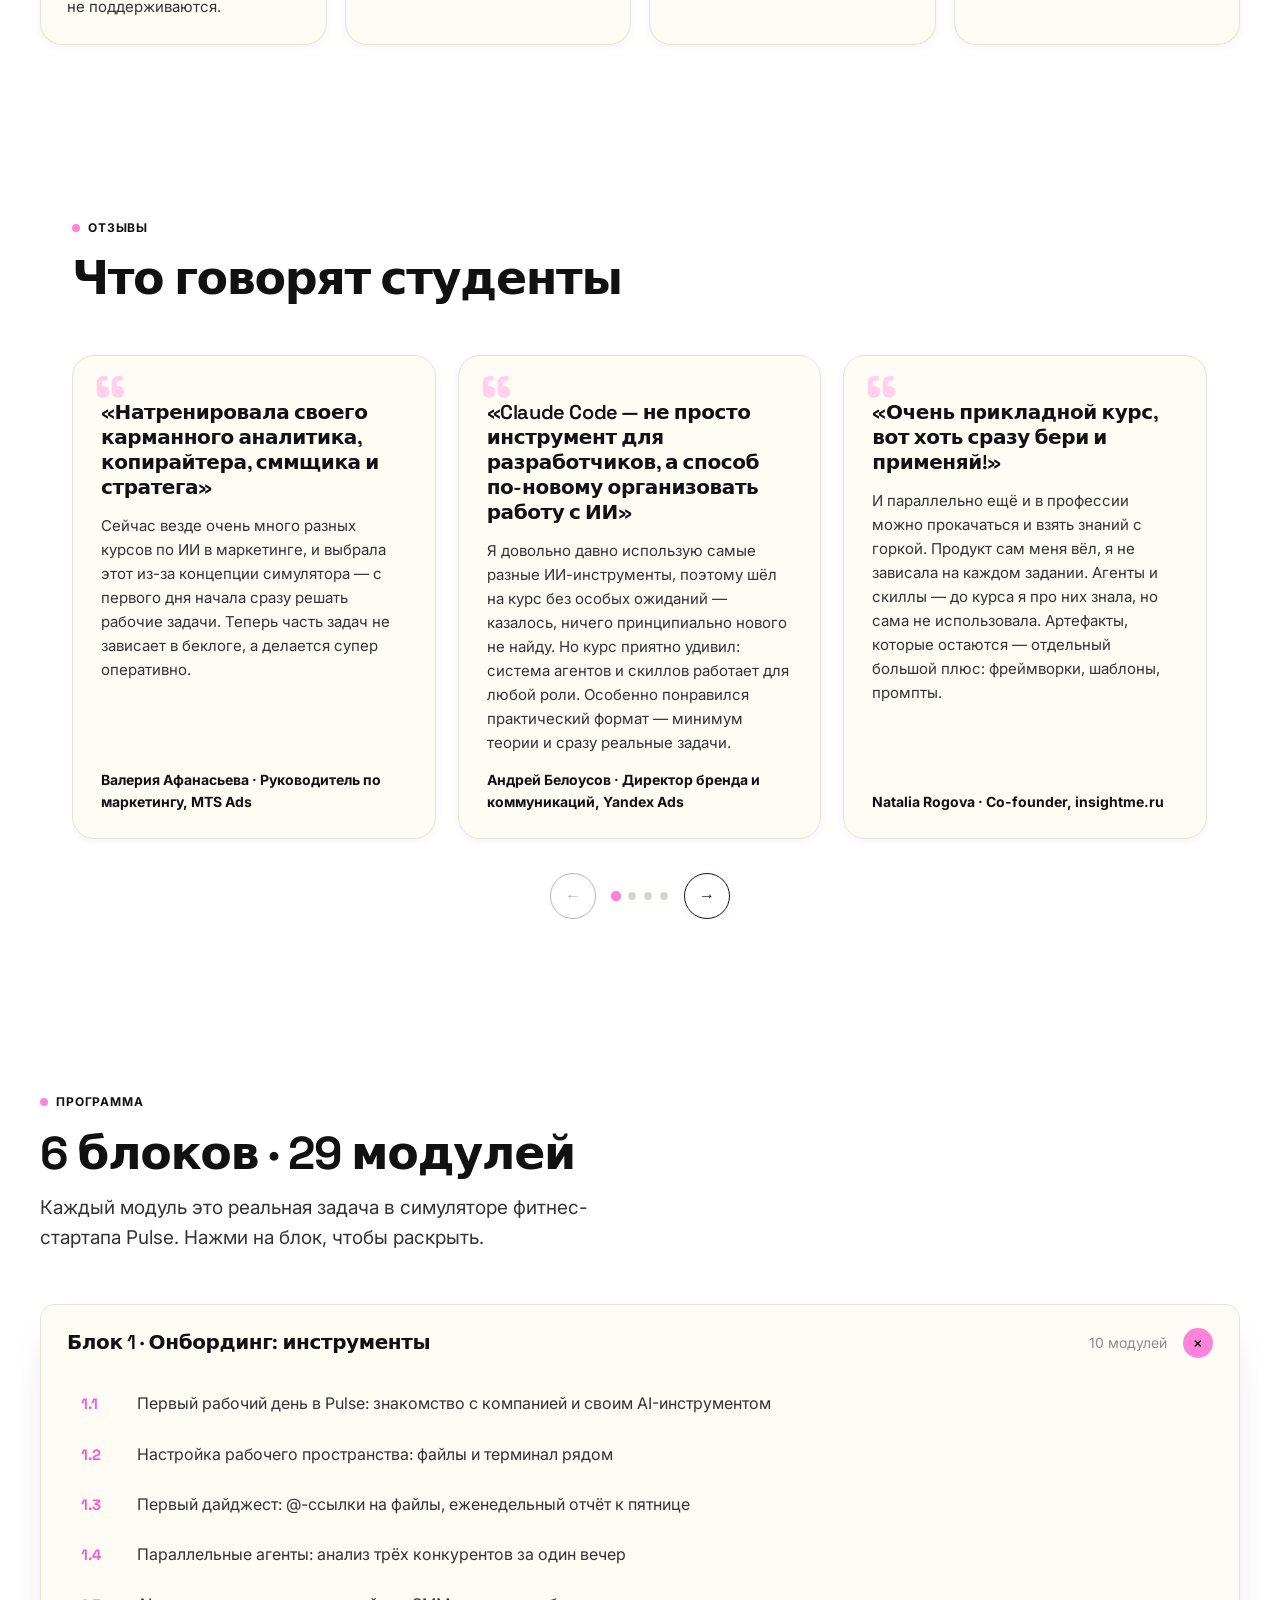
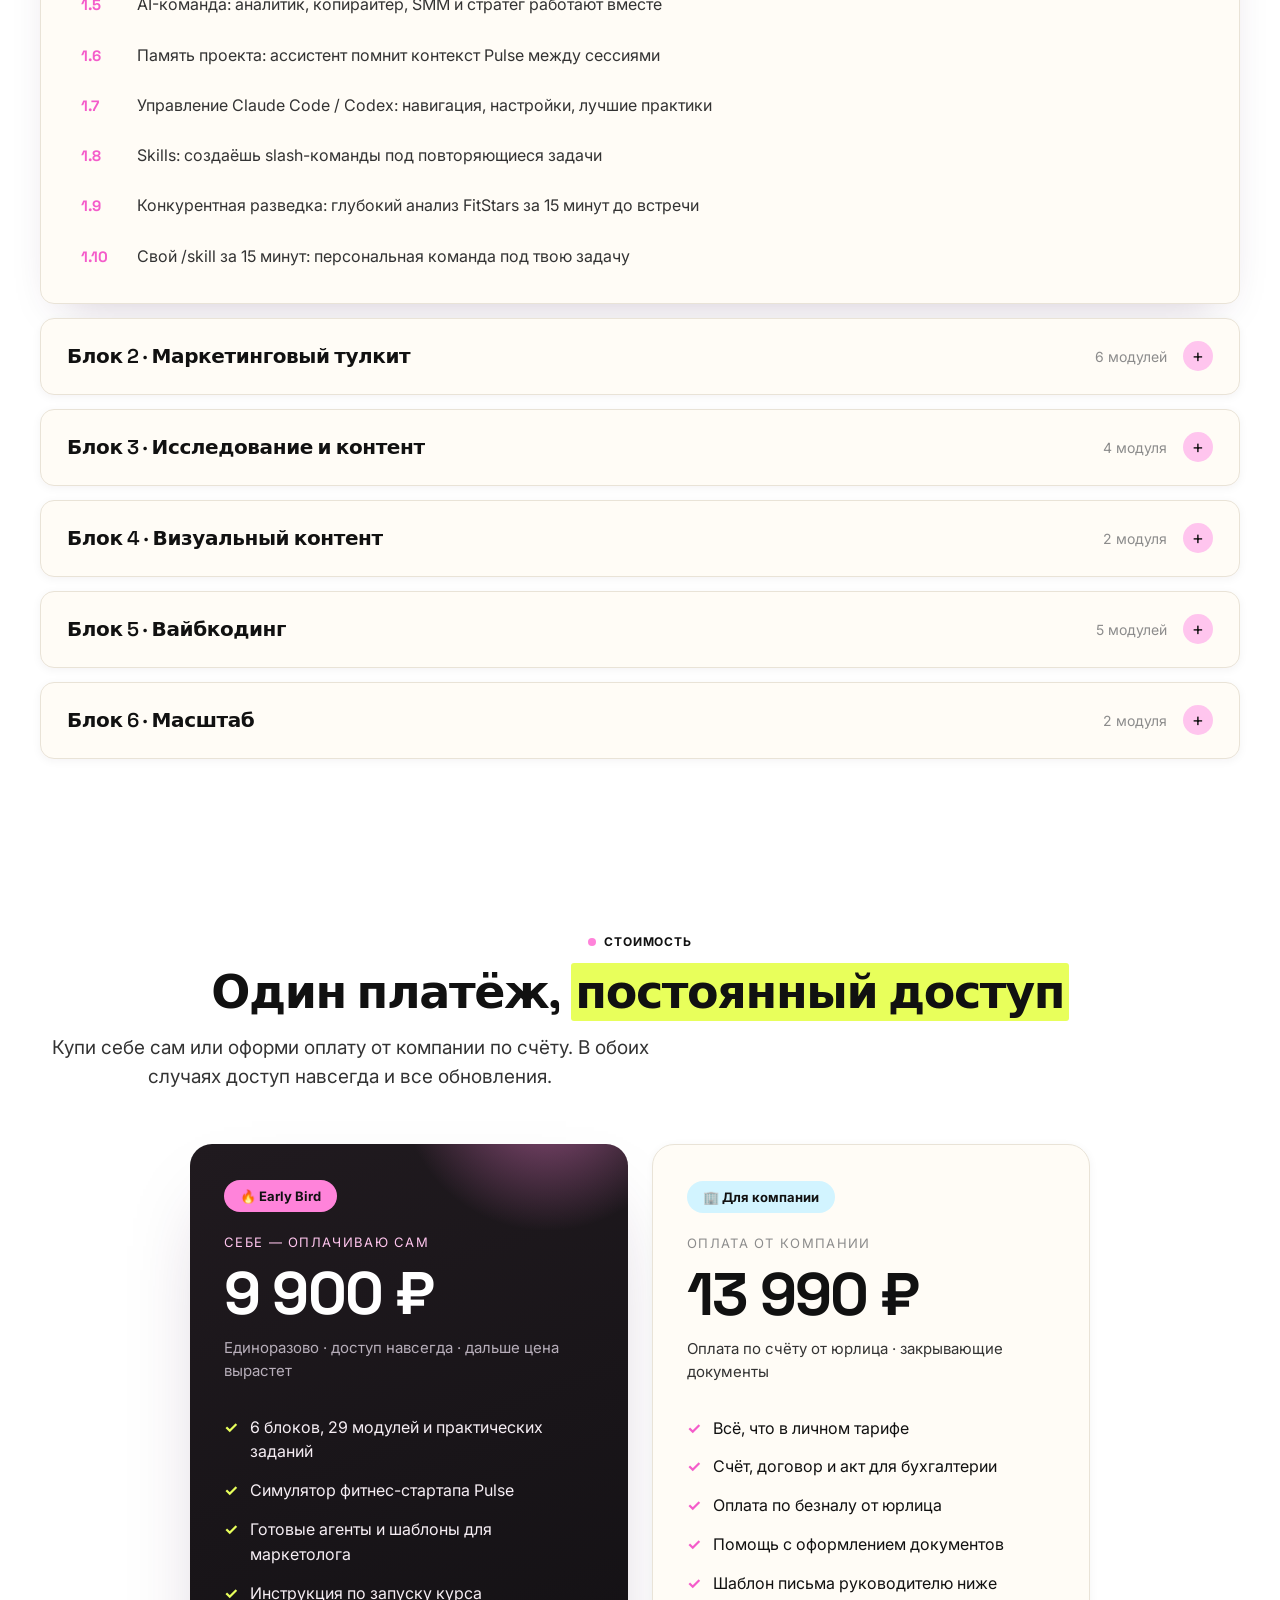
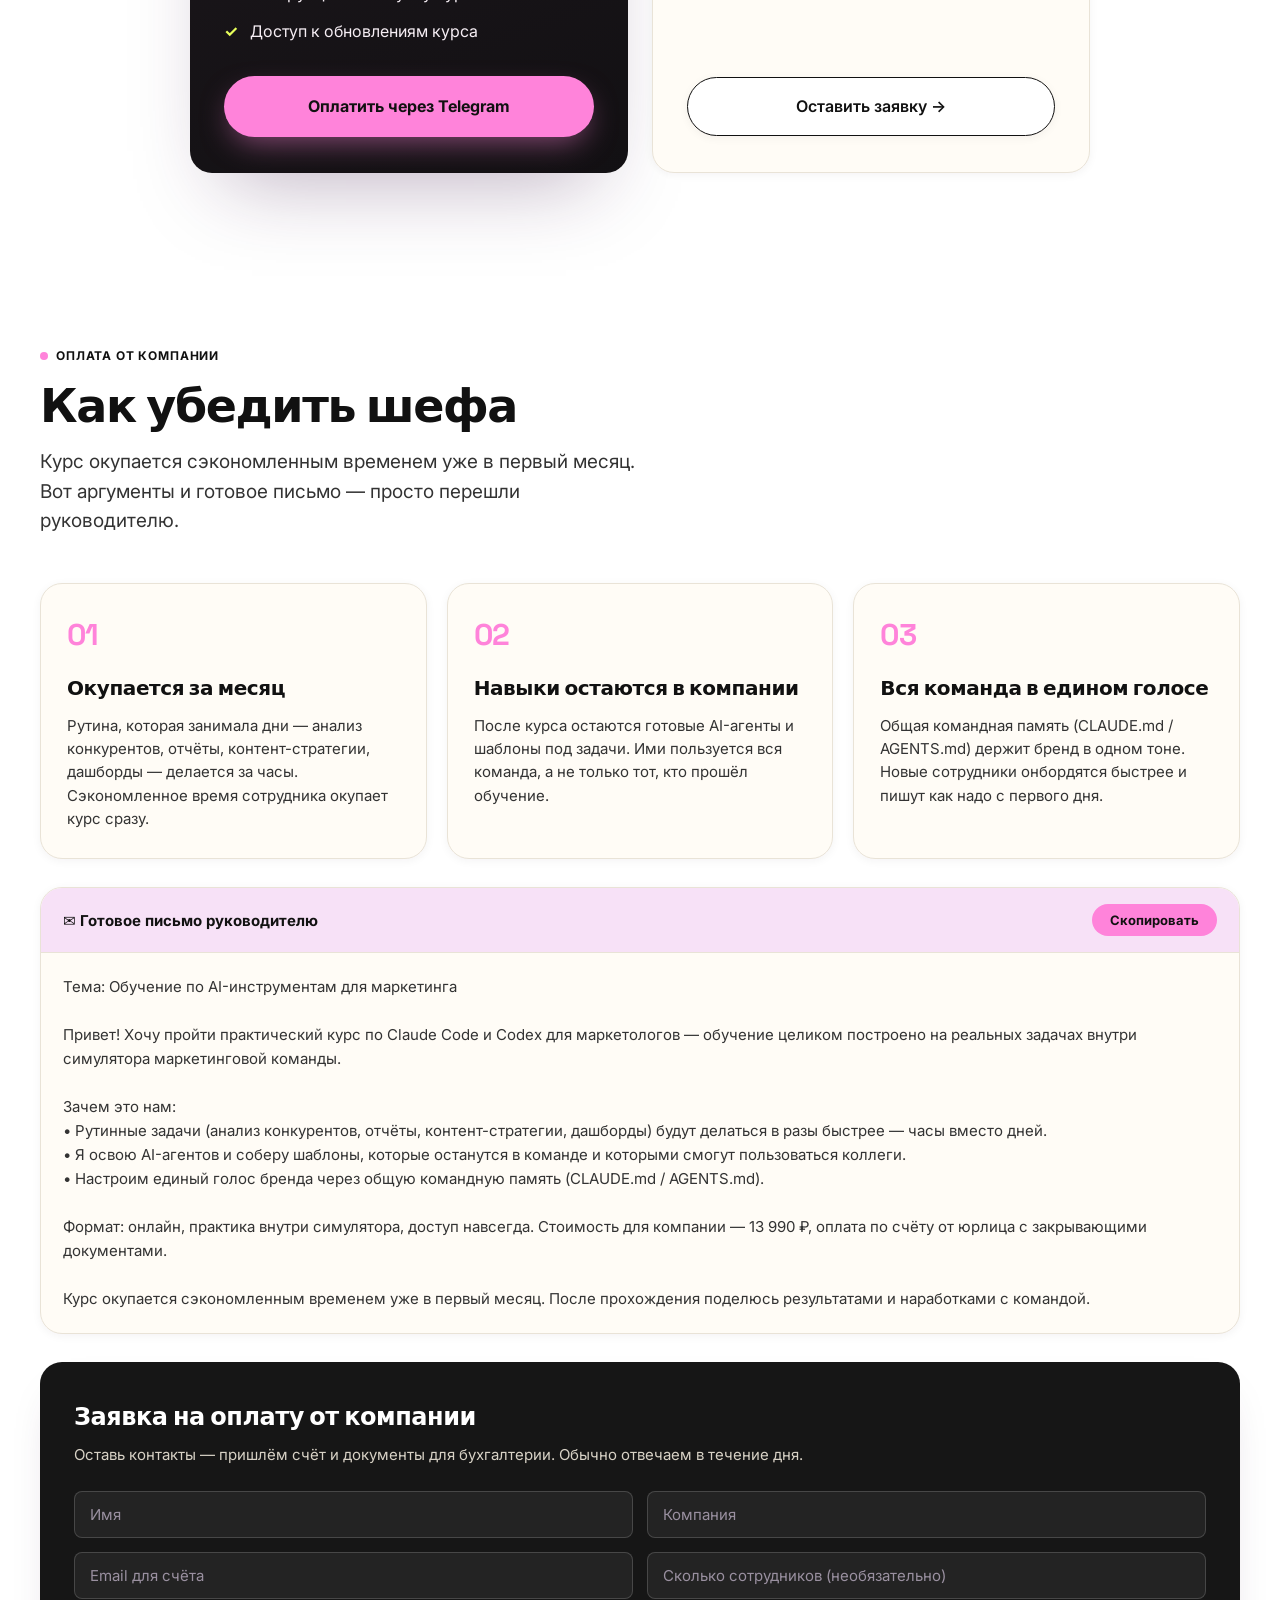
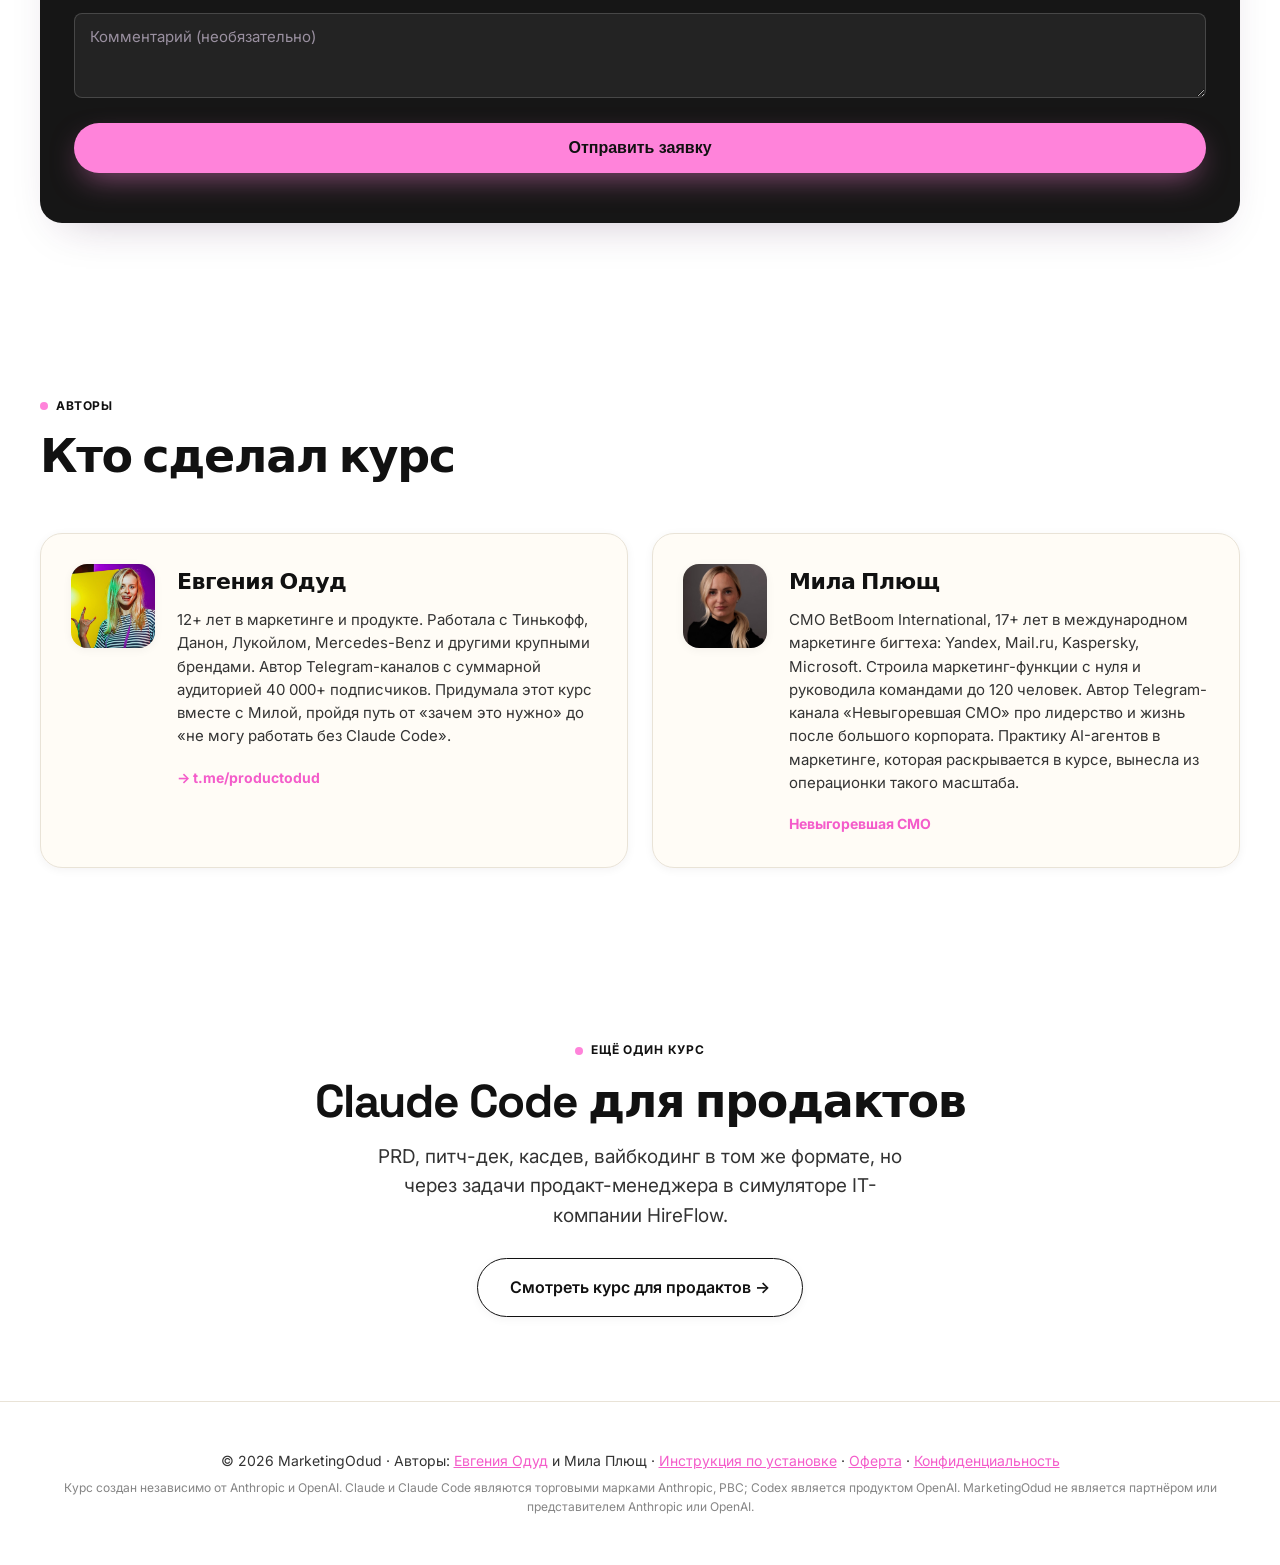
==== commit 42fe1acb: "Company lead form → Telegram bot (api/lead), remove TG note, fix team copy Co-Authored-By: Claude Op" ====
--- a/test/index.html
+++ b/test/index.html
@@ -55,13 +55,24 @@
             "name": "Мила Плющ"
           }
         ],
-        "offers": {
-          "@type": "Offer",
-          "price": "7990",
-          "priceCurrency": "RUB",
-          "availability": "https://schema.org/InStock",
-          "url": "https://telegram.me/tribute/app?startapp=sSYP"
-        },
+        "offers": [
+          {
+            "@type": "Offer",
+            "name": "Личный доступ (Early Bird)",
+            "price": "9900",
+            "priceCurrency": "RUB",
+            "availability": "https://schema.org/InStock",
+            "url": "https://telegram.me/tribute/app?startapp=sSYP"
+          },
+          {
+            "@type": "Offer",
+            "name": "Оплата от компании",
+            "price": "13990",
+            "priceCurrency": "RUB",
+            "availability": "https://schema.org/InStock",
+            "url": "https://odud.marketing/#company-form"
+          }
+        ],
         "hasCourseInstance": {
           "@type": "CourseInstance",
           "courseMode": "online",
@@ -87,12 +98,12 @@
 
   <!-- Announcement bar -->
   <div class="announce">
-    🔥 Early Bird: полный курс за 7 990 ₽ вместо 10 990 ₽ · <a href="https://telegram.me/tribute/app?startapp=sSYP" onclick="ym(108214180,'reachGoal','onclick')" target="_blank" rel="noopener">Забрать доступ →</a>
+    🔥 Early Bird: себе за 9 900 ₽ · для компании по счёту · <a href="https://telegram.me/tribute/app?startapp=sSYP" onclick="ym(108214180,'reachGoal','onclick')" target="_blank" rel="noopener">Забрать доступ →</a>
   </div>
 
   <!-- Navigation -->
   <nav class="nav">
-    <a href="/test/" class="nav-logo" >
+    <a href="/test/" class="nav-logo">
       <span class="logo-mark">mo</span>
       MarketingOdud
     </a>
@@ -117,7 +128,7 @@
         </p>
         <div class="hero-ctas">
           <a href="https://telegram.me/tribute/app?startapp=sSYP" onclick="ym(108214180,'reachGoal','onclick')" class="btn-primary btn-large" target="_blank" rel="noopener">
-            Купить за 7 990 ₽ по Early Bird
+            Купить за 9 900 ₽ по Early Bird
           </a>
           <a href="/start.html" class="btn-secondary btn-large">Как установить →</a>
         </div>
@@ -494,22 +505,108 @@
     <div class="container">
       <div class="section-label">Стоимость</div>
       <h2 class="section-title">Один платёж, <span class="hl">постоянный доступ</span></h2>
-      <div class="price-card">
-        <div class="price-early-bird">🔥 Early Bird</div>
-        <div class="price-label">Полный курс</div>
-        <div class="price-original">10 990 ₽</div>
-        <div class="price-amount">7 990 ₽</div>
-        <div class="price-note">Единоразово · доступ навсегда · цена вырастет</div>
-        <ul class="price-includes">
-          <li><span class="check">✓</span> 6 блоков, 29 модулей и практических заданий</li>
-          <li><span class="check">✓</span> Симулятор фитнес-стартапа Pulse</li>
-          <li><span class="check">✓</span> Готовые агенты и шаблоны для маркетолога</li>
-          <li><span class="check">✓</span> Инструкция по установке</li>
-          <li><span class="check">✓</span> Доступ к обновлениям курса</li>
-        </ul>
-        <a href="https://telegram.me/tribute/app?startapp=sSYP" onclick="ym(108214180,'reachGoal','onclick')" class="btn-primary" target="_blank" rel="noopener">
-          Купить через Telegram
-        </a>
+      <p class="section-subtitle">Купи себе сам или оформи оплату от компании по счёту. В обоих случаях доступ навсегда и все обновления.</p>
+
+      <div class="pricing-grid">
+        <!-- Personal -->
+        <div class="price-card price-card--personal">
+          <div class="price-early-bird">🔥 Early Bird</div>
+          <div class="price-label">Себе — оплачиваю сам</div>
+          <div class="price-amount">9 900 ₽</div>
+          <div class="price-note">Единоразово · доступ навсегда · дальше цена вырастет</div>
+          <ul class="price-includes">
+            <li><span class="check">✓</span> 6 блоков, 29 модулей и практических заданий</li>
+            <li><span class="check">✓</span> Симулятор фитнес-стартапа Pulse</li>
+            <li><span class="check">✓</span> Готовые агенты и шаблоны для маркетолога</li>
+            <li><span class="check">✓</span> Инструкция по запуску курса</li>
+            <li><span class="check">✓</span> Доступ к обновлениям курса</li>
+          </ul>
+          <a href="https://telegram.me/tribute/app?startapp=sSYP" onclick="ym(108214180,'reachGoal','onclick')" class="btn-primary" target="_blank" rel="noopener">
+            Оплатить через Telegram
+          </a>
+        </div>
+
+        <!-- Company -->
+        <div class="price-card price-card--company">
+          <div class="price-tag">🏢 Для компании</div>
+          <div class="price-label">Оплата от компании</div>
+          <div class="price-amount">13 990 ₽</div>
+          <div class="price-note">Оплата по счёту от юрлица · закрывающие документы</div>
+          <ul class="price-includes">
+            <li><span class="check">✓</span> Всё, что в личном тарифе</li>
+            <li><span class="check">✓</span> Счёт, договор и акт для бухгалтерии</li>
+            <li><span class="check">✓</span> Оплата по безналу от юрлица</li>
+            <li><span class="check">✓</span> Помощь с оформлением документов</li>
+            <li><span class="check">✓</span> Шаблон письма руководителю ниже</li>
+          </ul>
+          <a href="#company-form" class="btn-secondary">Оставить заявку →</a>
+        </div>
+      </div>
+    </div>
+  </section>
+
+  <!-- Convince your boss -->
+  <section class="boss-section">
+    <div class="container">
+      <div class="section-label">Оплата от компании</div>
+      <h2 class="section-title">Как убедить шефа</h2>
+      <p class="section-subtitle">Курс окупается сэкономленным временем уже в первый месяц. Вот аргументы и готовое письмо — просто перешли руководителю.</p>
+
+      <div class="boss-grid">
+        <div class="boss-card">
+          <div class="boss-num">01</div>
+          <h3>Окупается за месяц</h3>
+          <p>Рутина, которая занимала дни — анализ конкурентов, отчёты, контент-стратегии, дашборды — делается за часы. Сэкономленное время сотрудника окупает курс сразу.</p>
+        </div>
+        <div class="boss-card">
+          <div class="boss-num">02</div>
+          <h3>Навыки остаются в компании</h3>
+          <p>После курса остаются готовые AI-агенты и шаблоны под задачи. Ими пользуется вся команда, а не только тот, кто прошёл обучение.</p>
+        </div>
+        <div class="boss-card">
+          <div class="boss-num">03</div>
+          <h3>Вся команда в едином голосе</h3>
+          <p>Общая командная память (CLAUDE.md / AGENTS.md) держит бренд в одном тоне. Новые сотрудники онбордятся быстрее и пишут как надо с первого дня.</p>
+        </div>
+      </div>
+
+      <div class="letter">
+        <div class="letter-head">
+          <span class="letter-title">✉️ Готовое письмо руководителю</span>
+          <button class="letter-copy" onclick="copyLetter(this)">Скопировать</button>
+        </div>
+        <div class="letter-body" id="letterText">Тема: Обучение по AI-инструментам для маркетинга
+
+Привет! Хочу пройти практический курс по Claude Code и Codex для маркетологов — обучение целиком построено на реальных задачах внутри симулятора маркетинговой команды.
+
+Зачем это нам:
+• Рутинные задачи (анализ конкурентов, отчёты, контент-стратегии, дашборды) будут делаться в разы быстрее — часы вместо дней.
+• Я освою AI-агентов и соберу шаблоны, которые останутся в команде и которыми смогут пользоваться коллеги.
+• Настроим единый голос бренда через общую командную память (CLAUDE.md / AGENTS.md).
+
+Формат: онлайн, практика внутри симулятора, доступ навсегда. Стоимость для компании — 13 990 ₽, оплата по счёту от юрлица с закрывающими документами.
+
+Курс окупается сэкономленным временем уже в первый месяц. После прохождения поделюсь результатами и наработками с командой.</div>
+      </div>
+
+      <!-- Company application form -->
+      <div class="company-form" id="company-form">
+        <h3>Заявка на оплату от компании</h3>
+        <p>Оставь контакты — пришлём счёт и документы для бухгалтерии. Обычно отвечаем в течение дня.</p>
+        <form onsubmit="return sendCompanyRequest(this)">
+          <div class="cf-row">
+            <input type="text" name="name" placeholder="Имя" required />
+            <input type="text" name="company" placeholder="Компания" required />
+          </div>
+          <div class="cf-row">
+            <input type="email" name="email" placeholder="Email для счёта" required />
+            <input type="text" name="count" placeholder="Сколько сотрудников (необязательно)" />
+          </div>
+          <textarea name="comment" placeholder="Комментарий (необязательно)" rows="3"></textarea>
+          <input type="text" name="website" tabindex="-1" autocomplete="off" aria-hidden="true" style="position:absolute;left:-9999px;width:1px;height:1px;opacity:0" />
+          <button type="submit" class="btn-primary">Отправить заявку</button>
+          <p class="cf-note" id="cfStatus" aria-live="polite"></p>
+        </form>
       </div>
     </div>
   </section>
@@ -561,6 +658,58 @@
   </footer>
 
   <script>
+    // ── Copy boss letter ──
+    function copyLetter(btn) {
+      const text = document.getElementById('letterText').innerText;
+      const done = () => { const t = btn.textContent; btn.textContent = 'Скопировано ✓'; setTimeout(() => btn.textContent = t, 2000); };
+      if (navigator.clipboard && navigator.clipboard.writeText) {
+        navigator.clipboard.writeText(text).then(done).catch(() => fallbackCopy(text, done));
+      } else { fallbackCopy(text, done); }
+    }
+    function fallbackCopy(text, done) {
+      const ta = document.createElement('textarea');
+      ta.value = text; ta.style.position = 'fixed'; ta.style.opacity = '0';
+      document.body.appendChild(ta); ta.select();
+      try { document.execCommand('copy'); done(); } catch (e) {}
+      document.body.removeChild(ta);
+    }
+
+    // ── Company payment request → Telegram (via /api/lead), email fallback ──
+    async function sendCompanyRequest(form) {
+      const f = form.elements;
+      const btn = form.querySelector('button[type=submit]');
+      const status = document.getElementById('cfStatus');
+      const payload = {
+        name: f.name.value, company: f.company.value, email: f.email.value,
+        count: f.count.value, comment: f.comment.value,
+        website: f.website ? f.website.value : ''
+      };
+      const orig = btn.textContent;
+      btn.disabled = true; btn.textContent = 'Отправляем…';
+      if (status) status.textContent = '';
+      try {
+        const r = await fetch('/api/lead', {
+          method: 'POST', headers: { 'Content-Type': 'application/json' },
+          body: JSON.stringify(payload)
+        });
+        if (!r.ok) throw new Error('bad');
+        form.reset();
+        btn.textContent = 'Заявка отправлена ✓';
+        if (status) status.textContent = 'Спасибо! Свяжемся с тобой в течение дня.';
+        if (window.ym) ym(108214180, 'reachGoal', 'company_request');
+      } catch (e) {
+        // fallback so the lead is never lost: open a pre-filled email draft
+        const body = 'Имя: ' + payload.name + '\nКомпания: ' + payload.company +
+          '\nEmail: ' + payload.email + '\nСотрудников: ' + (payload.count || '—') +
+          '\nКомментарий: ' + (payload.comment || '—');
+        window.location.href = 'mailto:pan9854273985@gmail.com?subject=' +
+          encodeURIComponent('Заявка на оплату курса от компании') +
+          '&body=' + encodeURIComponent(body);
+        btn.disabled = false; btn.textContent = orig;
+      }
+      return false;
+    }
+
     // ── Accordion ──
     function toggleAcc(header) {
       const item = header.parentElement;
--- a/test/styles-mews.css
+++ b/test/styles-mews.css
@@ -297,6 +297,49 @@
 .fade-up { opacity: 0; transform: translateY(26px); transition: opacity 0.6s ease, transform 0.6s ease; }
 .fade-up.visible { opacity: 1; transform: none; }
 
+
+/* ── Pricing: two tiers ── */
+.pricing-grid { display: grid; grid-template-columns: 1fr 1fr; gap: 24px; max-width: 900px; margin: 52px auto 0; align-items: stretch; }
+.pricing-grid .price-card { max-width: none; margin: 0; display: flex; flex-direction: column; text-align: left; padding: 36px 34px; }
+.pricing-grid .price-includes { flex: 1; }
+.price-card--company { background: var(--cream); color: var(--ink); border: 1px solid var(--line); box-shadow: var(--sh-sm); }
+.price-card--company::before { display: none; }
+.price-card--company .price-label { color: var(--fog); }
+.price-card--company .price-amount { color: var(--ink); }
+.price-card--company .price-note { color: var(--charcoal); }
+.price-card--company .price-includes li .check { color: var(--pink-deep); }
+.price-tag { position: relative; display: inline-block; background: var(--ice); color: var(--ink); font-size: 13px; font-weight: 700; padding: 6px 16px; border-radius: var(--r-full); margin-bottom: 20px; align-self: flex-start; }
+.price-card--personal .price-early-bird { align-self: flex-start; }
+.pricing-grid .btn-primary, .pricing-grid .btn-secondary { width: 100%; justify-content: center; margin-top: auto; }
+.price-card--company .btn-secondary { padding: 16px; font-size: 16px; }
+
+/* ── Convince the boss ── */
+.boss-section .container { }
+.boss-grid { display: grid; grid-template-columns: repeat(3, 1fr); gap: 20px; margin-top: 48px; }
+.boss-card { background: var(--cream); border: 1px solid var(--line); border-radius: var(--r-lg); padding: 28px 26px; box-shadow: var(--sh-sm); }
+.boss-num { font-family: var(--font-display); font-weight: 700; font-size: 30px; color: var(--pink); letter-spacing: -0.02em; margin-bottom: 14px; }
+.boss-card h3 { font-family: var(--font-display); font-size: 20px; font-weight: 700; margin-bottom: 10px; letter-spacing: -0.02em; }
+.boss-card p { font-size: 15px; color: var(--charcoal); line-height: 1.55; }
+
+.letter { margin-top: 28px; background: var(--cream); border: 1px solid var(--line); border-radius: var(--r-lg); box-shadow: var(--sh-sm); overflow: hidden; }
+.letter-head { display: flex; justify-content: space-between; align-items: center; gap: 12px; padding: 16px 22px; border-bottom: 1px solid var(--line); background: var(--blush); }
+.letter-title { font-weight: 700; font-size: 15px; }
+.letter-copy { background: var(--pink); color: var(--ink); border: none; border-radius: var(--r-full); padding: 8px 18px; font-family: var(--font-body); font-weight: 700; font-size: 13px; cursor: pointer; transition: background 0.18s ease; white-space: nowrap; }
+.letter-copy:hover { background: var(--pink-deep); }
+.letter-body { padding: 22px; font-size: 15px; line-height: 1.6; color: var(--charcoal); white-space: pre-wrap; }
+
+.company-form { margin-top: 28px; background: var(--panel); color: #f6eef4; border-radius: var(--r-lg); padding: 36px 34px; box-shadow: var(--sh); }
+.company-form h3 { font-family: var(--font-display); font-size: 24px; font-weight: 700; margin-bottom: 8px; letter-spacing: -0.02em; color: #fff; }
+.company-form > p { color: var(--mist); font-size: 15px; margin-bottom: 24px; }
+.company-form .cf-row { display: grid; grid-template-columns: 1fr 1fr; gap: 14px; margin-bottom: 14px; }
+.company-form input, .company-form textarea { width: 100%; background: rgba(255,255,255,0.06); border: 1px solid rgba(255,255,255,0.16); border-radius: 8px; padding: 13px 15px; font-family: var(--font-body); font-size: 15px; color: #fff; transition: border-color 0.18s ease; }
+.company-form input::placeholder, .company-form textarea::placeholder { color: #9a90a0; }
+.company-form input:focus, .company-form textarea:focus { outline: none; border-color: var(--pink); }
+.company-form textarea { margin-bottom: 18px; resize: vertical; }
+.company-form .btn-primary { width: 100%; justify-content: center; font-size: 16px; padding: 16px; }
+.cf-note { margin-top: 14px; font-size: 14px; color: var(--mist); text-align: center; }
+.cf-note a { color: var(--pink); font-weight: 600; }
+
 /* ── Responsive ── */
 @media (max-width: 940px) {
   .hero-inner { grid-template-columns: 1fr; gap: 60px; }
@@ -327,7 +370,7 @@
   .hero-chip--tl { left: -8px; top: 10px; } .hero-chip--br { right: -8px; bottom: 14px; }
   .hero-terminal { left: 4%; right: 4%; bottom: -26px; }
   .section-title { font-size: 34px; }
-  .why-grid, .pain-grid, .req-grid, .learn-list, .authors-grid { grid-template-columns: 1fr; }
+  .why-grid, .pain-grid, .req-grid, .learn-list, .authors-grid, .pricing-grid, .boss-grid, .company-form .cf-row { grid-template-columns: 1fr; }
   .price-card { padding: 34px 24px; }
   .price-amount { font-size: 50px; }
   .author-card { flex-direction: column; }
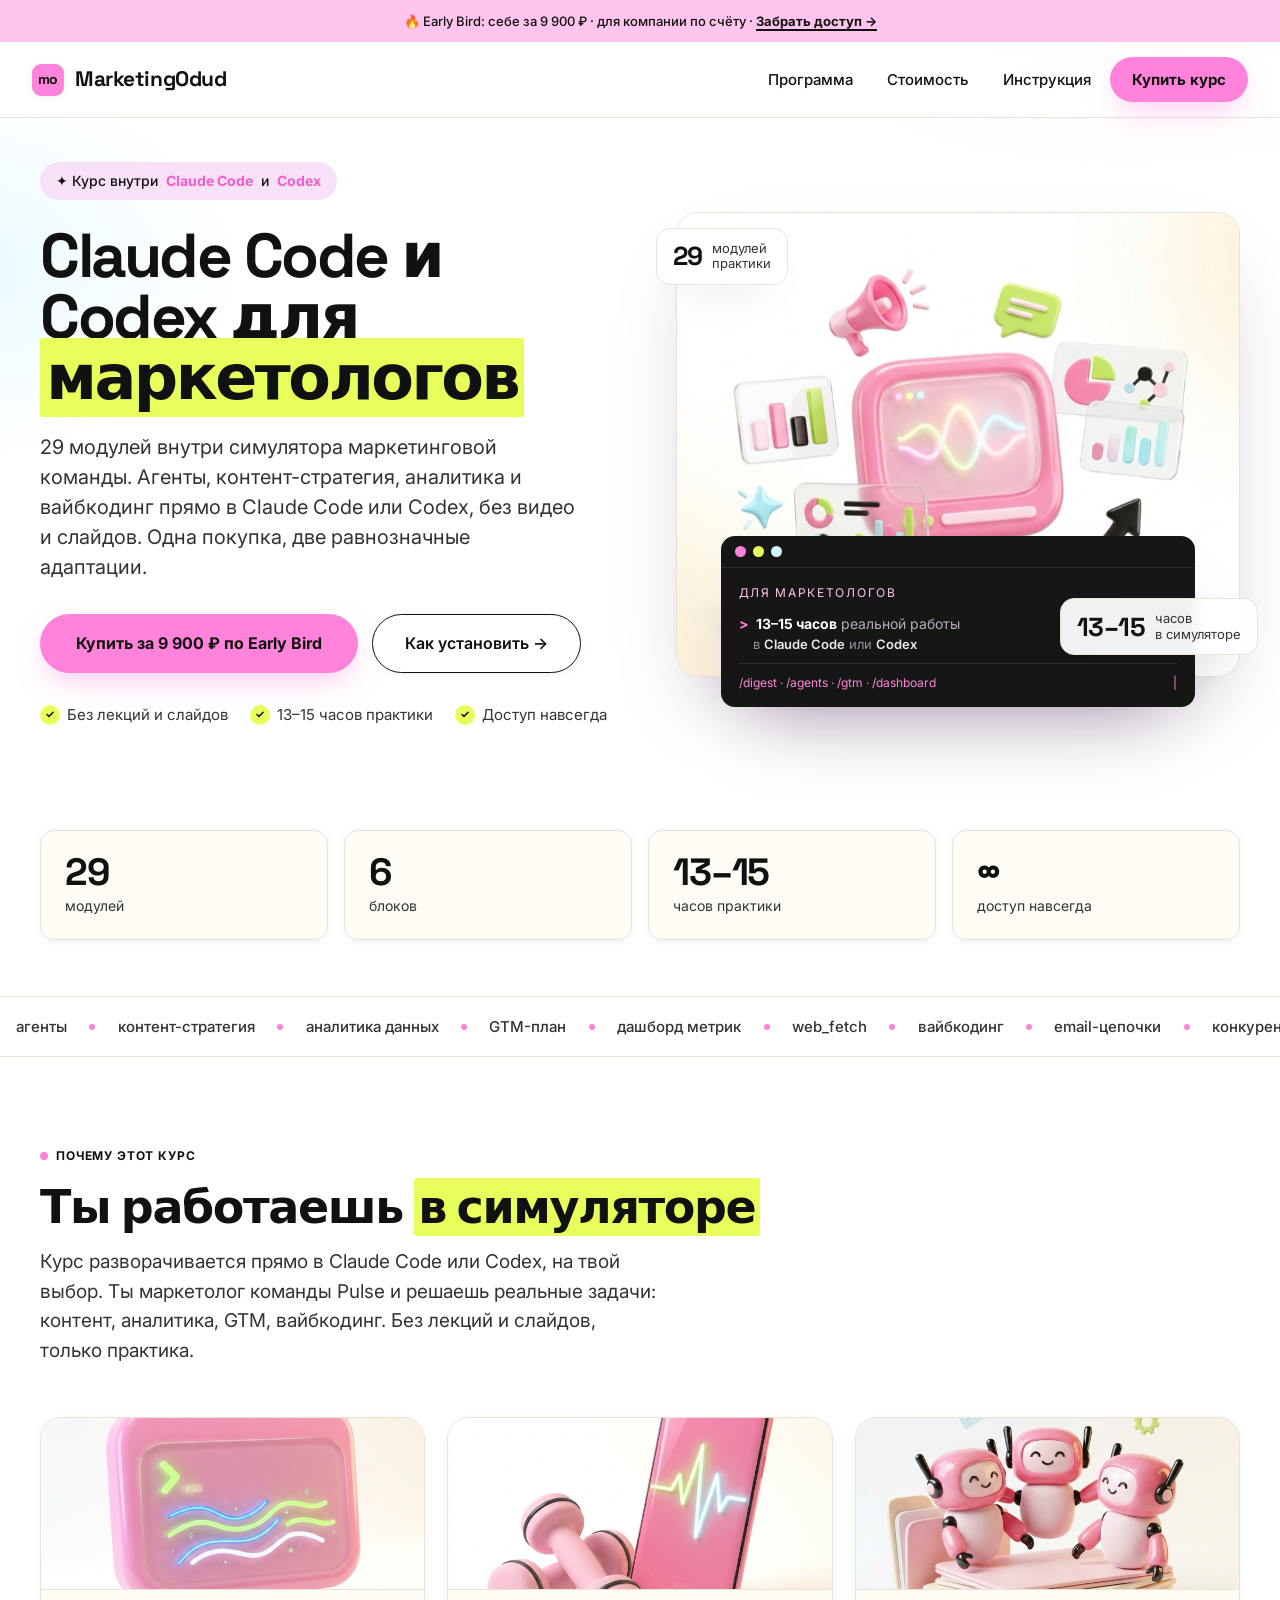
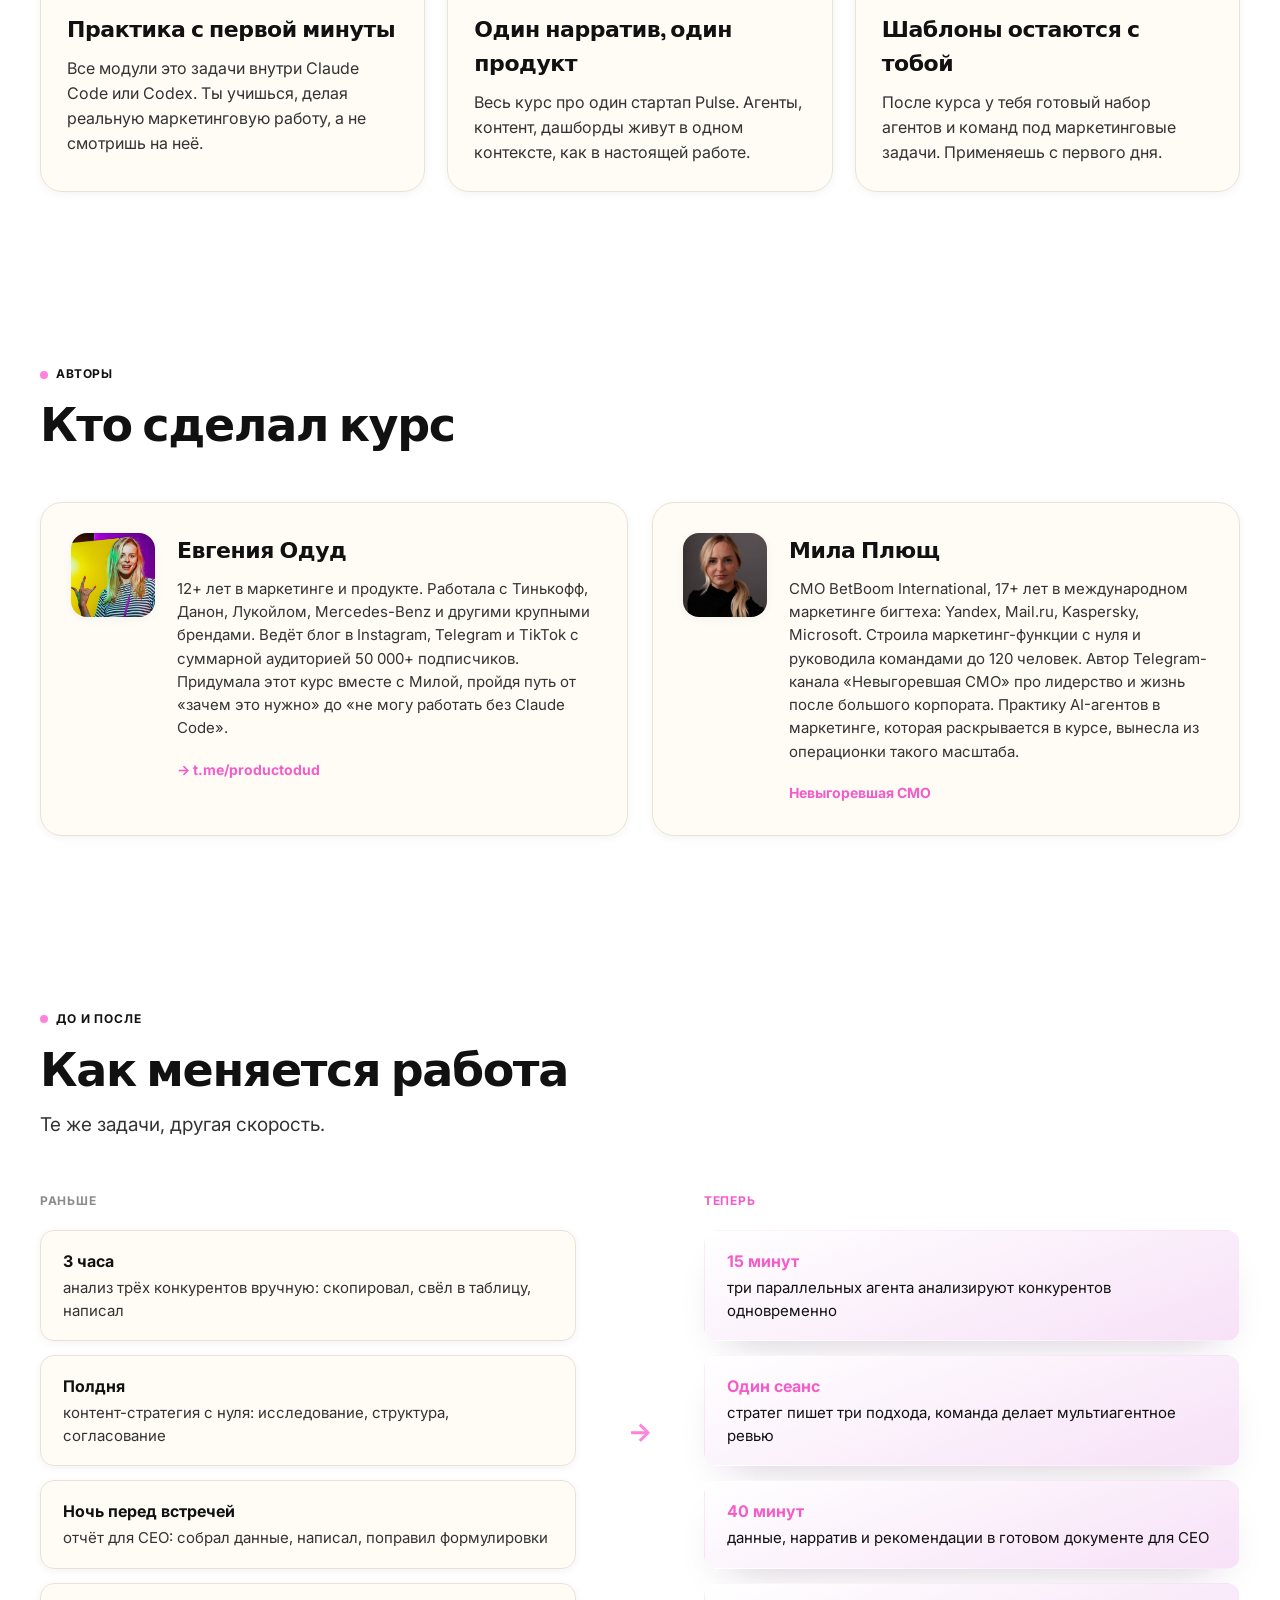
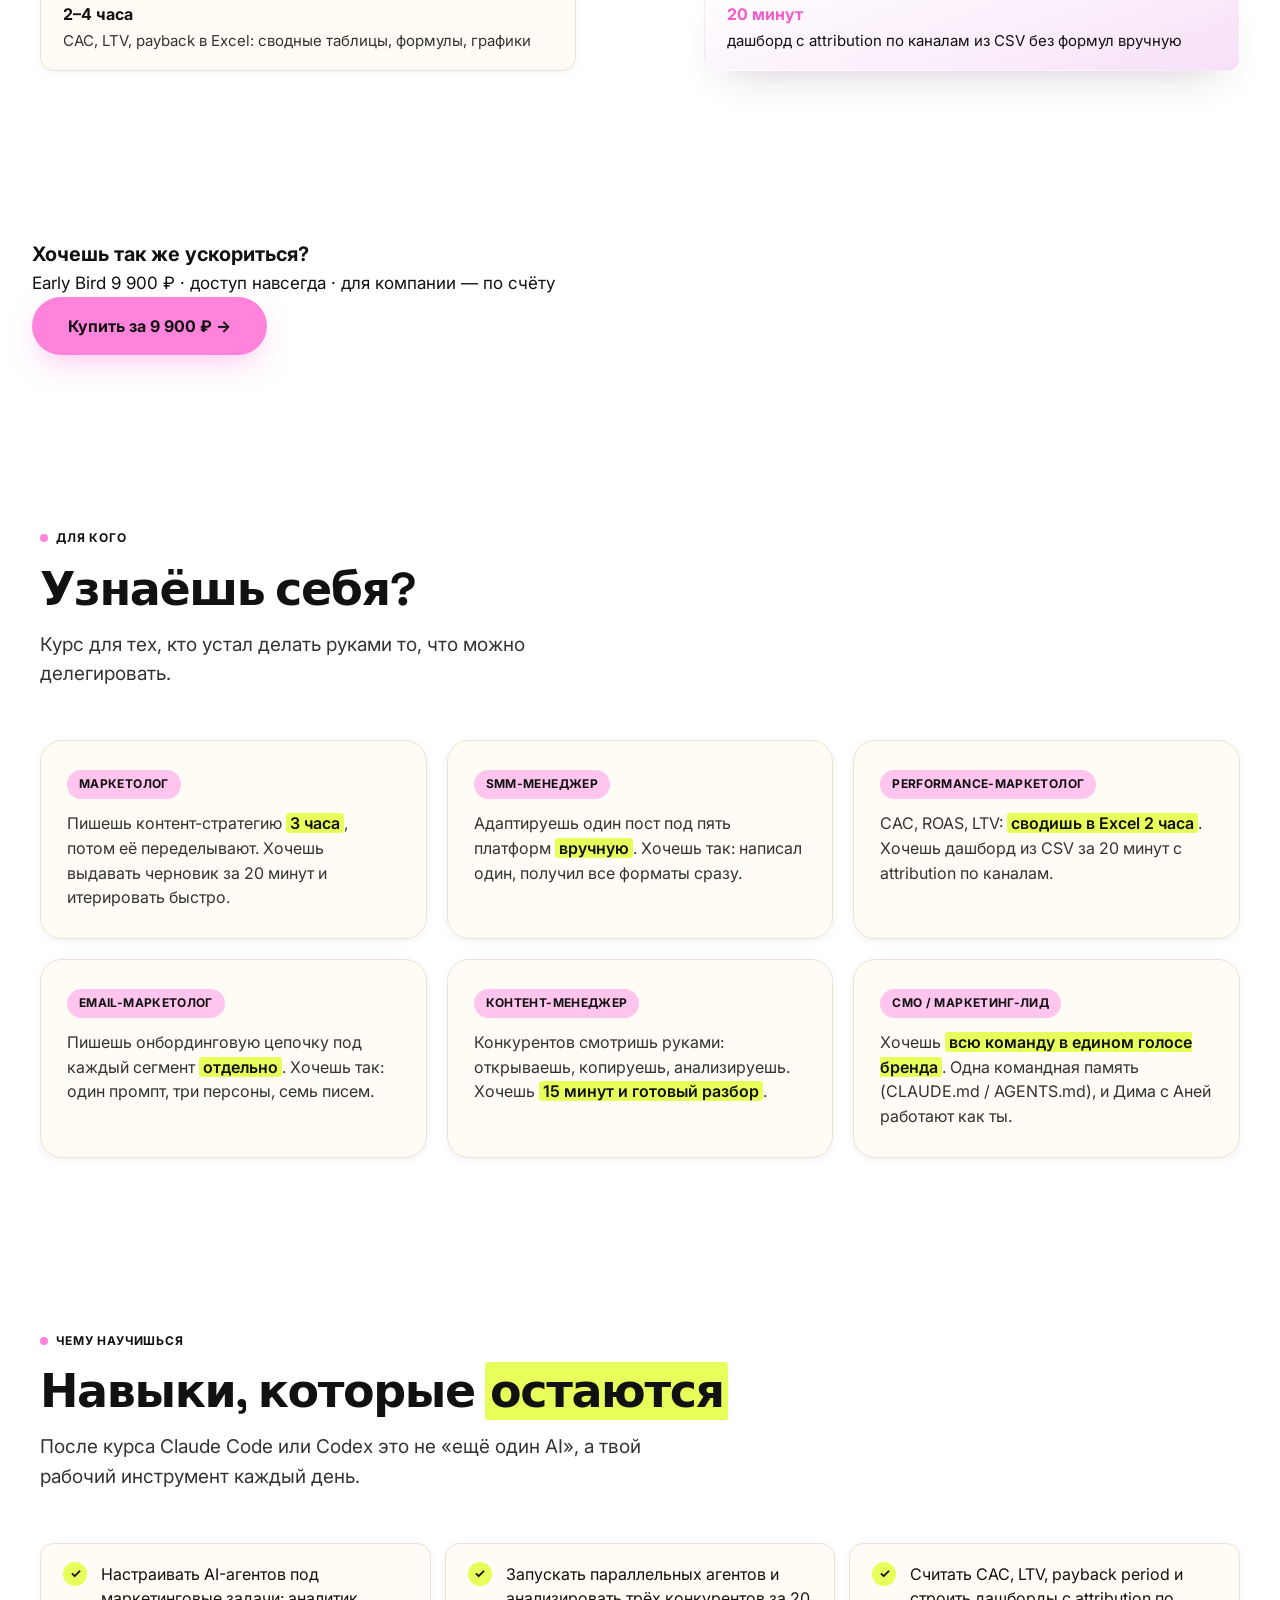
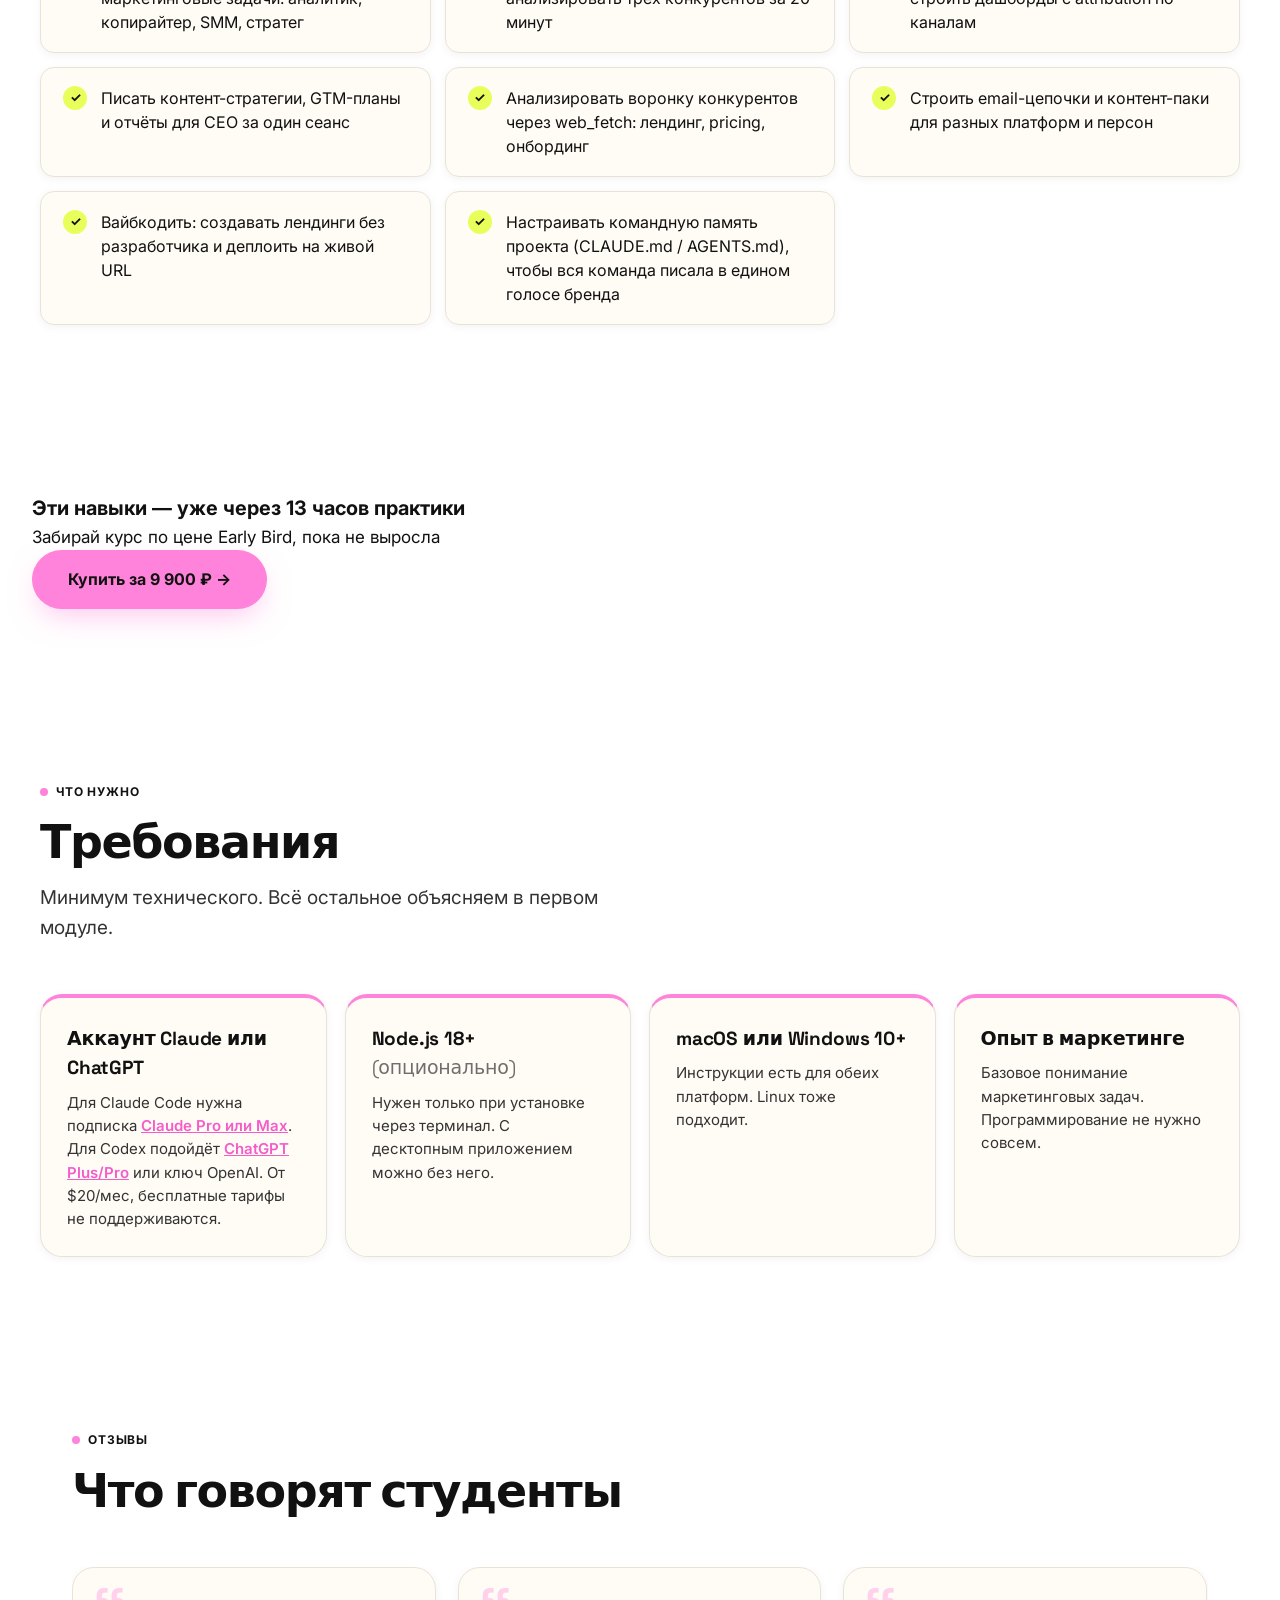
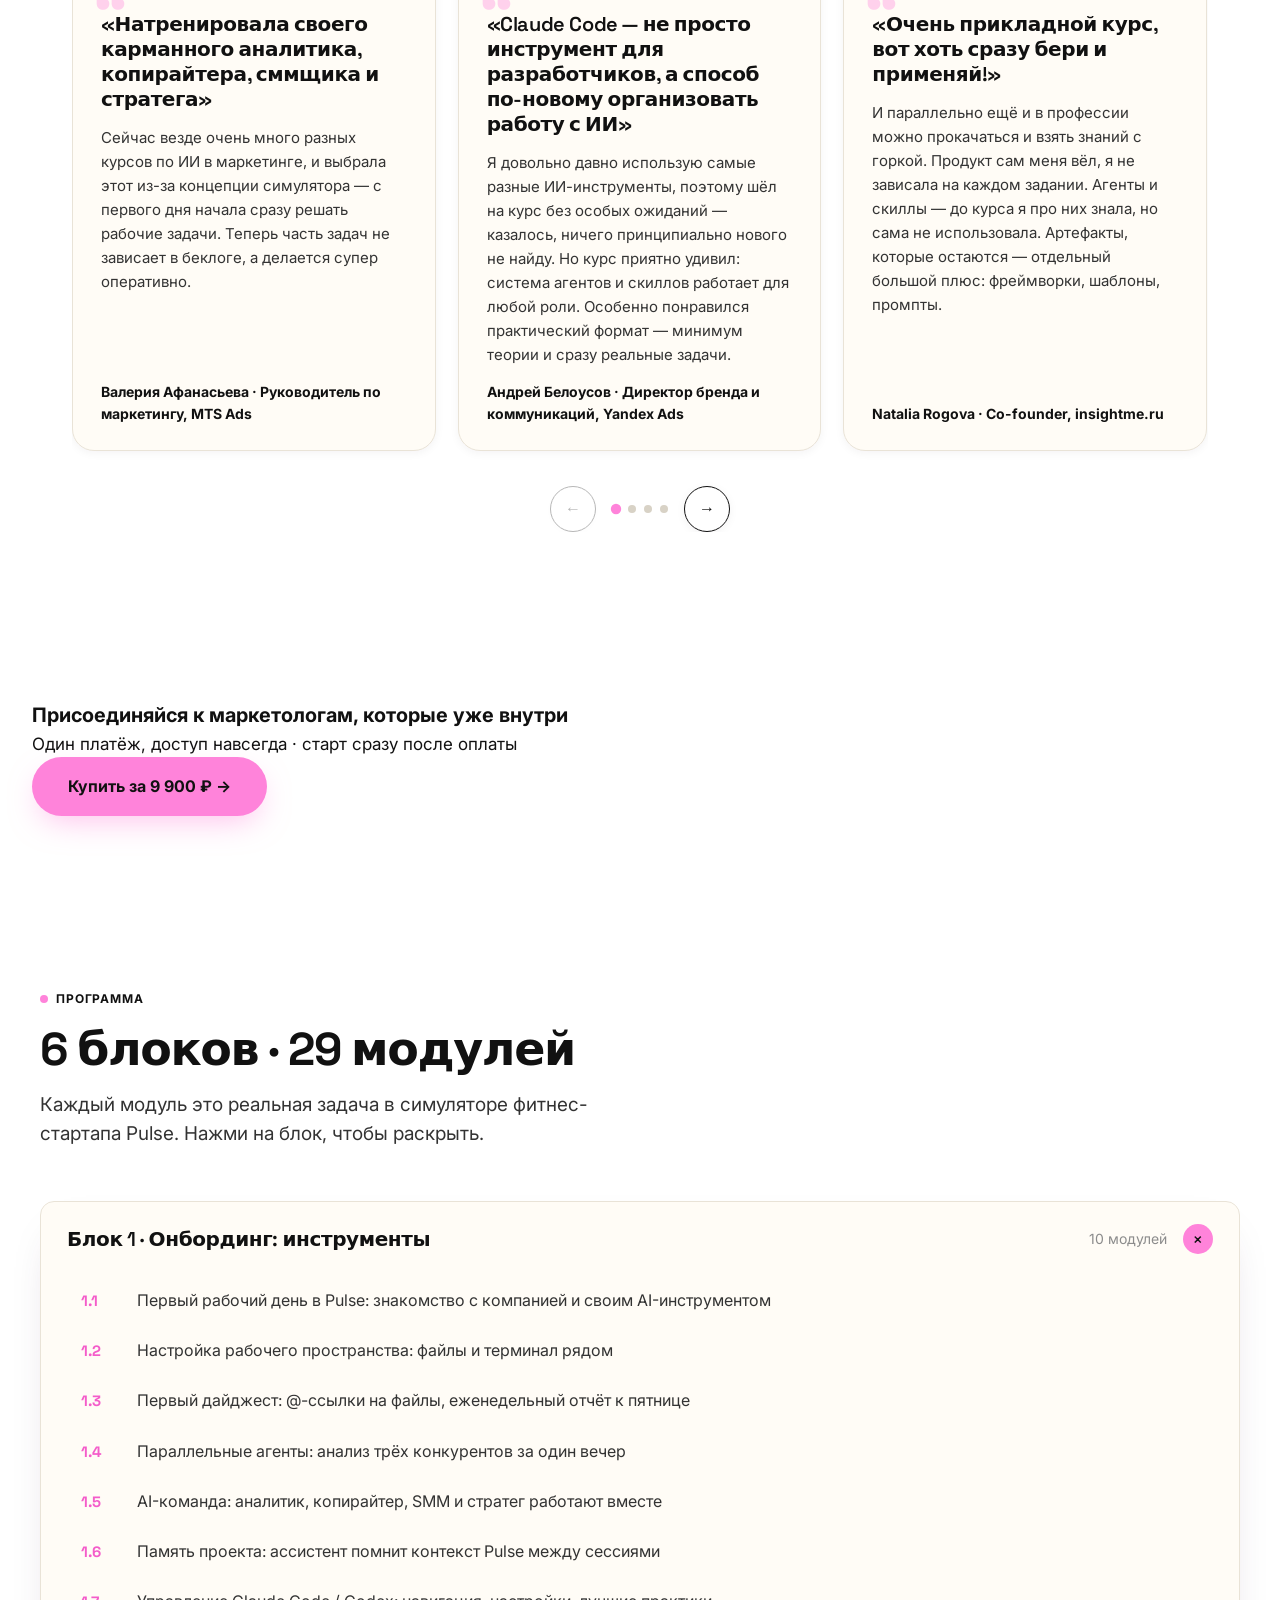
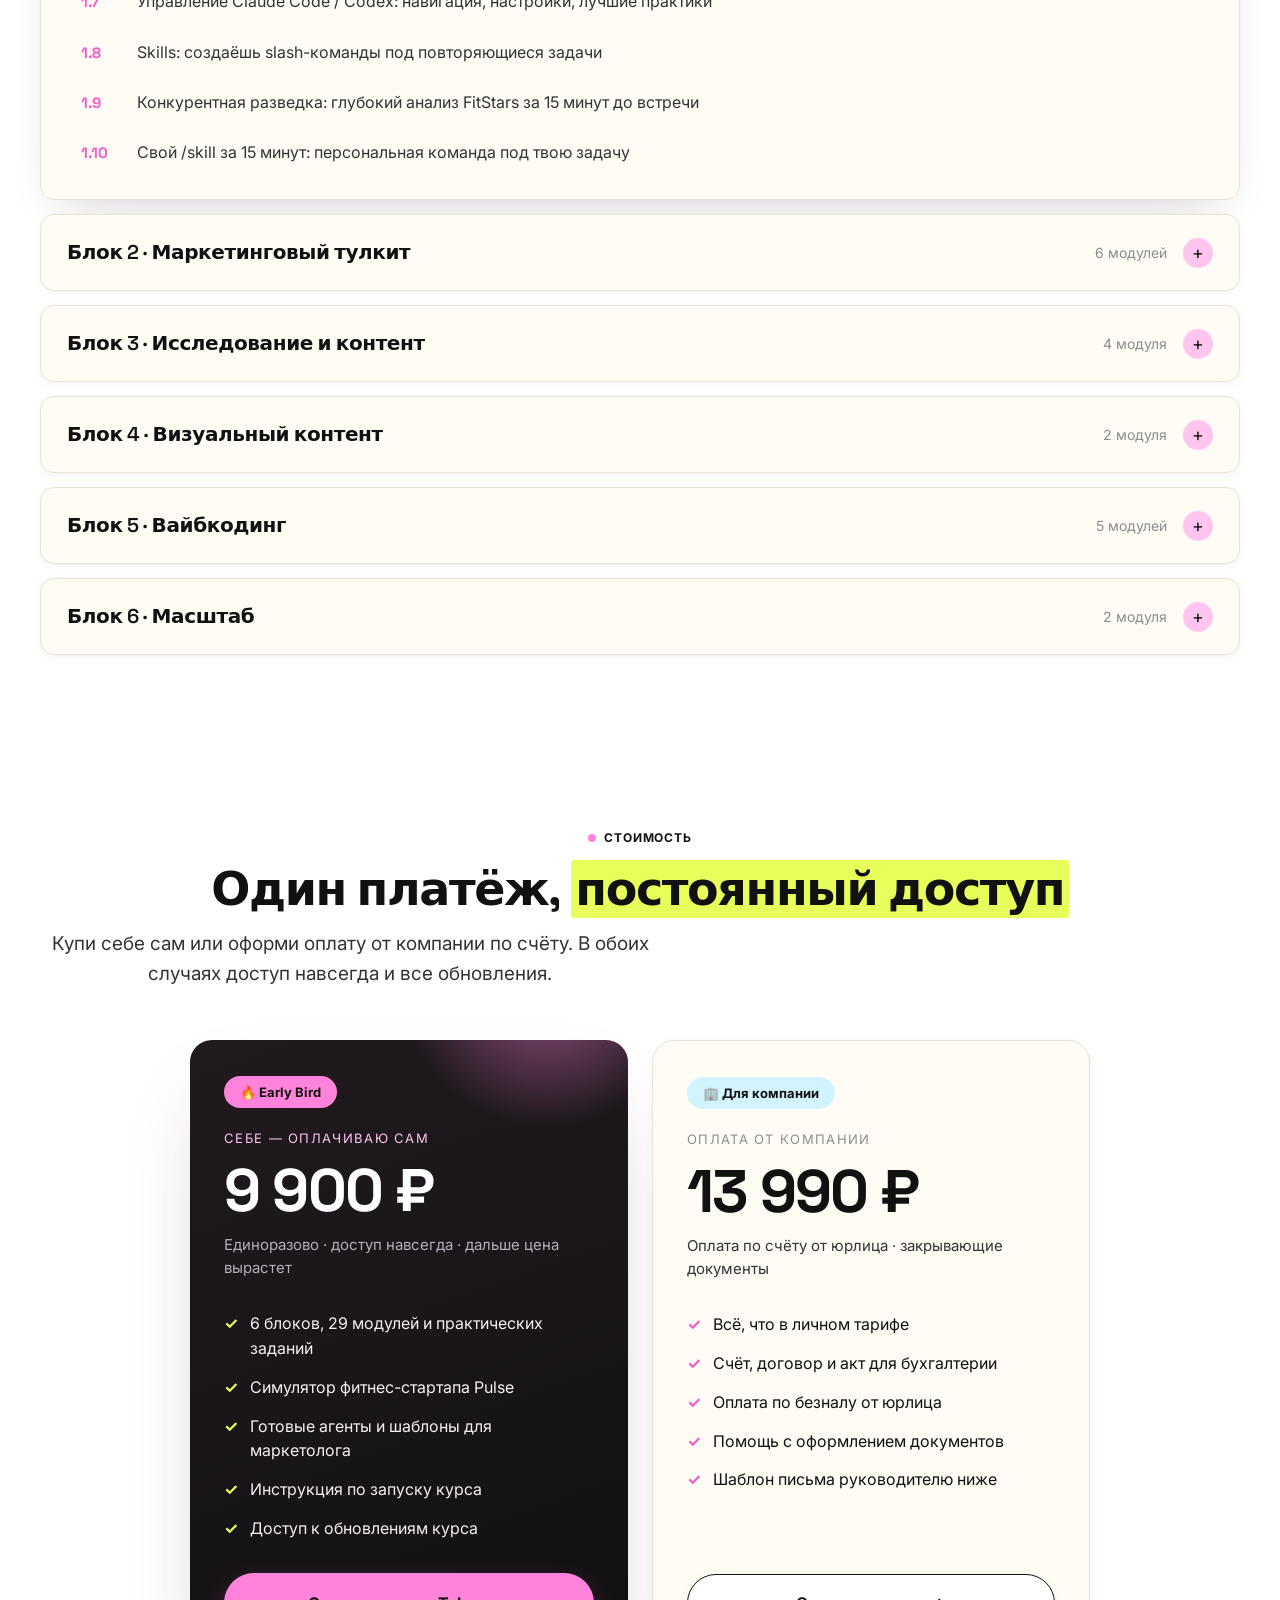
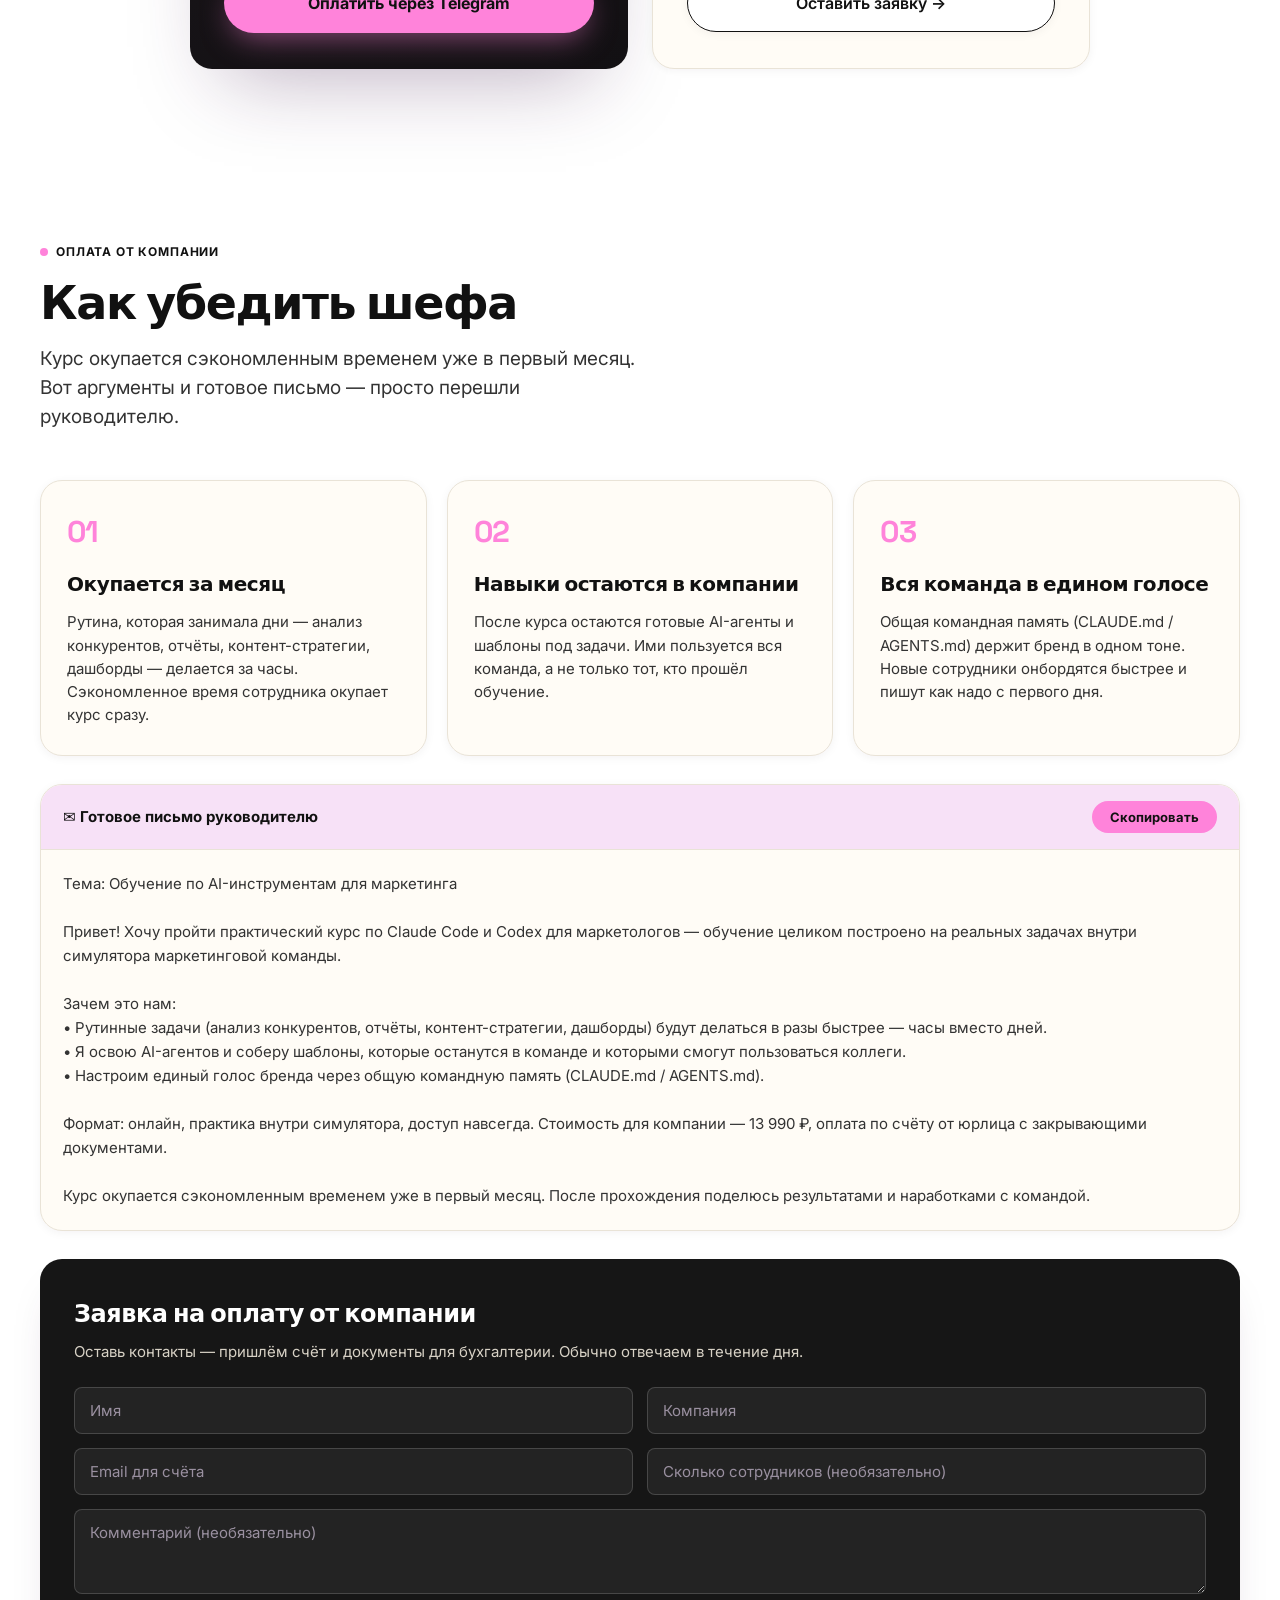
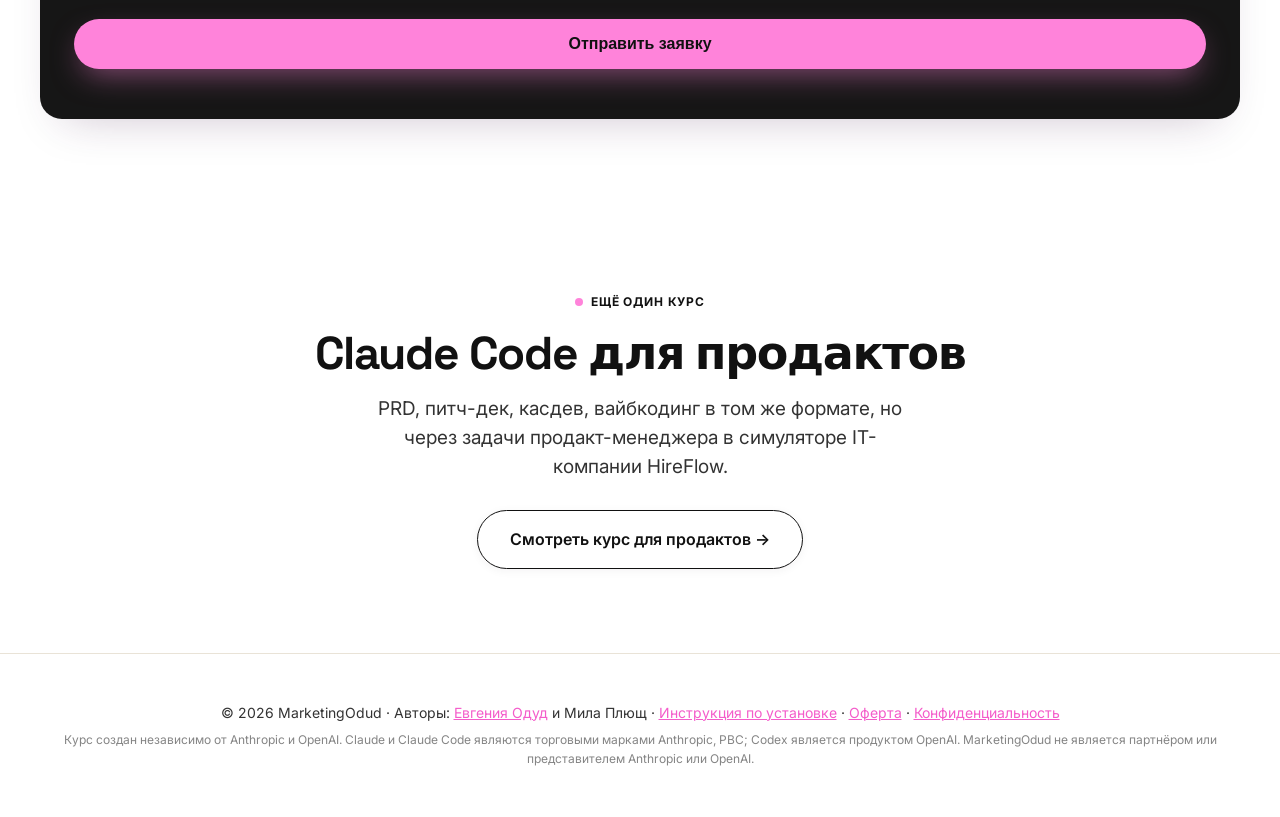
==== commit 19b79a25: "Copy: update Evgenia audience to 50k+ across IG/TG/TikTok Co-Authored-By: Claude Opus 4.8 (1M contex" ====
--- a/test/index.html
+++ b/test/index.html
@@ -227,6 +227,36 @@
     </div>
   </section>
 
+  <!-- Authors -->
+  <section>
+    <div class="container">
+      <div class="section-label">Авторы</div>
+      <h2 class="section-title">Кто сделал курс</h2>
+      <div class="authors-grid">
+        <div class="author-card">
+          <img src="/test/img-author.jpg" alt="Евгения Одуд" class="author-avatar" />
+          <div class="author-info">
+            <h3>Евгения Одуд</h3>
+            <p>
+              12+ лет в маркетинге и продукте. Работала с Тинькофф, Данон, Лукойлом, Mercedes-Benz и другими крупными брендами. Ведёт блог в Instagram, Telegram и TikTok с суммарной аудиторией 50 000+ подписчиков. Придумала этот курс вместе с Милой, пройдя путь от «зачем это нужно» до «не могу работать без Claude Code».
+            </p>
+            <a href="https://t.me/productodud" class="author-link" target="_blank" rel="noopener">→ t.me/productodud</a>
+          </div>
+        </div>
+        <div class="author-card">
+          <img src="/test/img-mila.jpg" alt="Мила Плющ" class="author-avatar" style="object-position: center 20%;" />
+          <div class="author-info">
+            <h3>Мила Плющ</h3>
+            <p>
+              CMO BetBoom International, 17+ лет в международном маркетинге бигтеха: Yandex, Mail.ru, Kaspersky, Microsoft. Строила маркетинг-функции с нуля и руководила командами до 120 человек. Автор Telegram-канала «Невыгоревшая СМО» про лидерство и жизнь после большого корпората. Практику AI-агентов в маркетинге, которая раскрывается в курсе, вынесла из операционки такого масштаба.
+            </p>
+            <span class="author-link">Невыгоревшая СМО</span>
+          </div>
+        </div>
+      </div>
+    </div>
+  </section>
+
   <!-- Before / After -->
   <section>
     <div class="container">
@@ -254,6 +284,17 @@
           </div>
         </div>
       </div>
+    </div>
+  </section>
+
+  <!-- CTA band -->
+  <section class="cta-section">
+    <div class="cta-band">
+      <div class="cta-band-text">
+        <h3>Хочешь так же ускориться?</h3>
+        <p>Early Bird 9 900 ₽ · доступ навсегда · для компании — по счёту</p>
+      </div>
+      <a href="https://telegram.me/tribute/app?startapp=sSYP" onclick="ym(108214180,'reachGoal','onclick')" class="btn-primary btn-large" target="_blank" rel="noopener">Купить за 9 900 ₽ →</a>
     </div>
   </section>
 
@@ -293,6 +334,17 @@
     </div>
   </section>
 
+  <!-- CTA band -->
+  <section class="cta-section">
+    <div class="cta-band">
+      <div class="cta-band-text">
+        <h3>Эти навыки — уже через 13 часов практики</h3>
+        <p>Забирай курс по цене Early Bird, пока не выросла</p>
+      </div>
+      <a href="https://telegram.me/tribute/app?startapp=sSYP" onclick="ym(108214180,'reachGoal','onclick')" class="btn-primary btn-large" target="_blank" rel="noopener">Купить за 9 900 ₽ →</a>
+    </div>
+  </section>
+
   <!-- Requirements -->
   <section id="requirements">
     <div class="container">
@@ -384,6 +436,17 @@
           <button class="rev-next" onclick="slideReviews(1)">→</button>
         </div>
       </div>
+    </div>
+  </section>
+
+  <!-- CTA band -->
+  <section class="cta-section">
+    <div class="cta-band">
+      <div class="cta-band-text">
+        <h3>Присоединяйся к маркетологам, которые уже внутри</h3>
+        <p>Один платёж, доступ навсегда · старт сразу после оплаты</p>
+      </div>
+      <a href="https://telegram.me/tribute/app?startapp=sSYP" onclick="ym(108214180,'reachGoal','onclick')" class="btn-primary btn-large" target="_blank" rel="noopener">Купить за 9 900 ₽ →</a>
     </div>
   </section>
 
@@ -611,35 +674,6 @@
     </div>
   </section>
 
-  <!-- Authors -->
-  <section>
-    <div class="container">
-      <div class="section-label">Авторы</div>
-      <h2 class="section-title">Кто сделал курс</h2>
-      <div class="authors-grid">
-        <div class="author-card">
-          <img src="/test/img-author.jpg" alt="Евгения Одуд" class="author-avatar" />
-          <div class="author-info">
-            <h3>Евгения Одуд</h3>
-            <p>
-              12+ лет в маркетинге и продукте. Работала с Тинькофф, Данон, Лукойлом, Mercedes-Benz и другими крупными брендами. Автор Telegram-каналов с суммарной аудиторией 40 000+ подписчиков. Придумала этот курс вместе с Милой, пройдя путь от «зачем это нужно» до «не могу работать без Claude Code».
-            </p>
-            <a href="https://t.me/productodud" class="author-link" target="_blank" rel="noopener">→ t.me/productodud</a>
-          </div>
-        </div>
-        <div class="author-card">
-          <img src="/test/img-mila.jpg" alt="Мила Плющ" class="author-avatar" style="object-position: center 20%;" />
-          <div class="author-info">
-            <h3>Мила Плющ</h3>
-            <p>
-              CMO BetBoom International, 17+ лет в международном маркетинге бигтеха: Yandex, Mail.ru, Kaspersky, Microsoft. Строила маркетинг-функции с нуля и руководила командами до 120 человек. Автор Telegram-канала «Невыгоревшая СМО» про лидерство и жизнь после большого корпората. Практику AI-агентов в маркетинге, которая раскрывается в курсе, вынесла из операционки такого масштаба.
-            </p>
-            <span class="author-link">Невыгоревшая СМО</span>
-          </div>
-        </div>
-      </div>
-    </div>
-  </section>
 
   <!-- Cross-link to PM course -->
   <section class="crosslink">
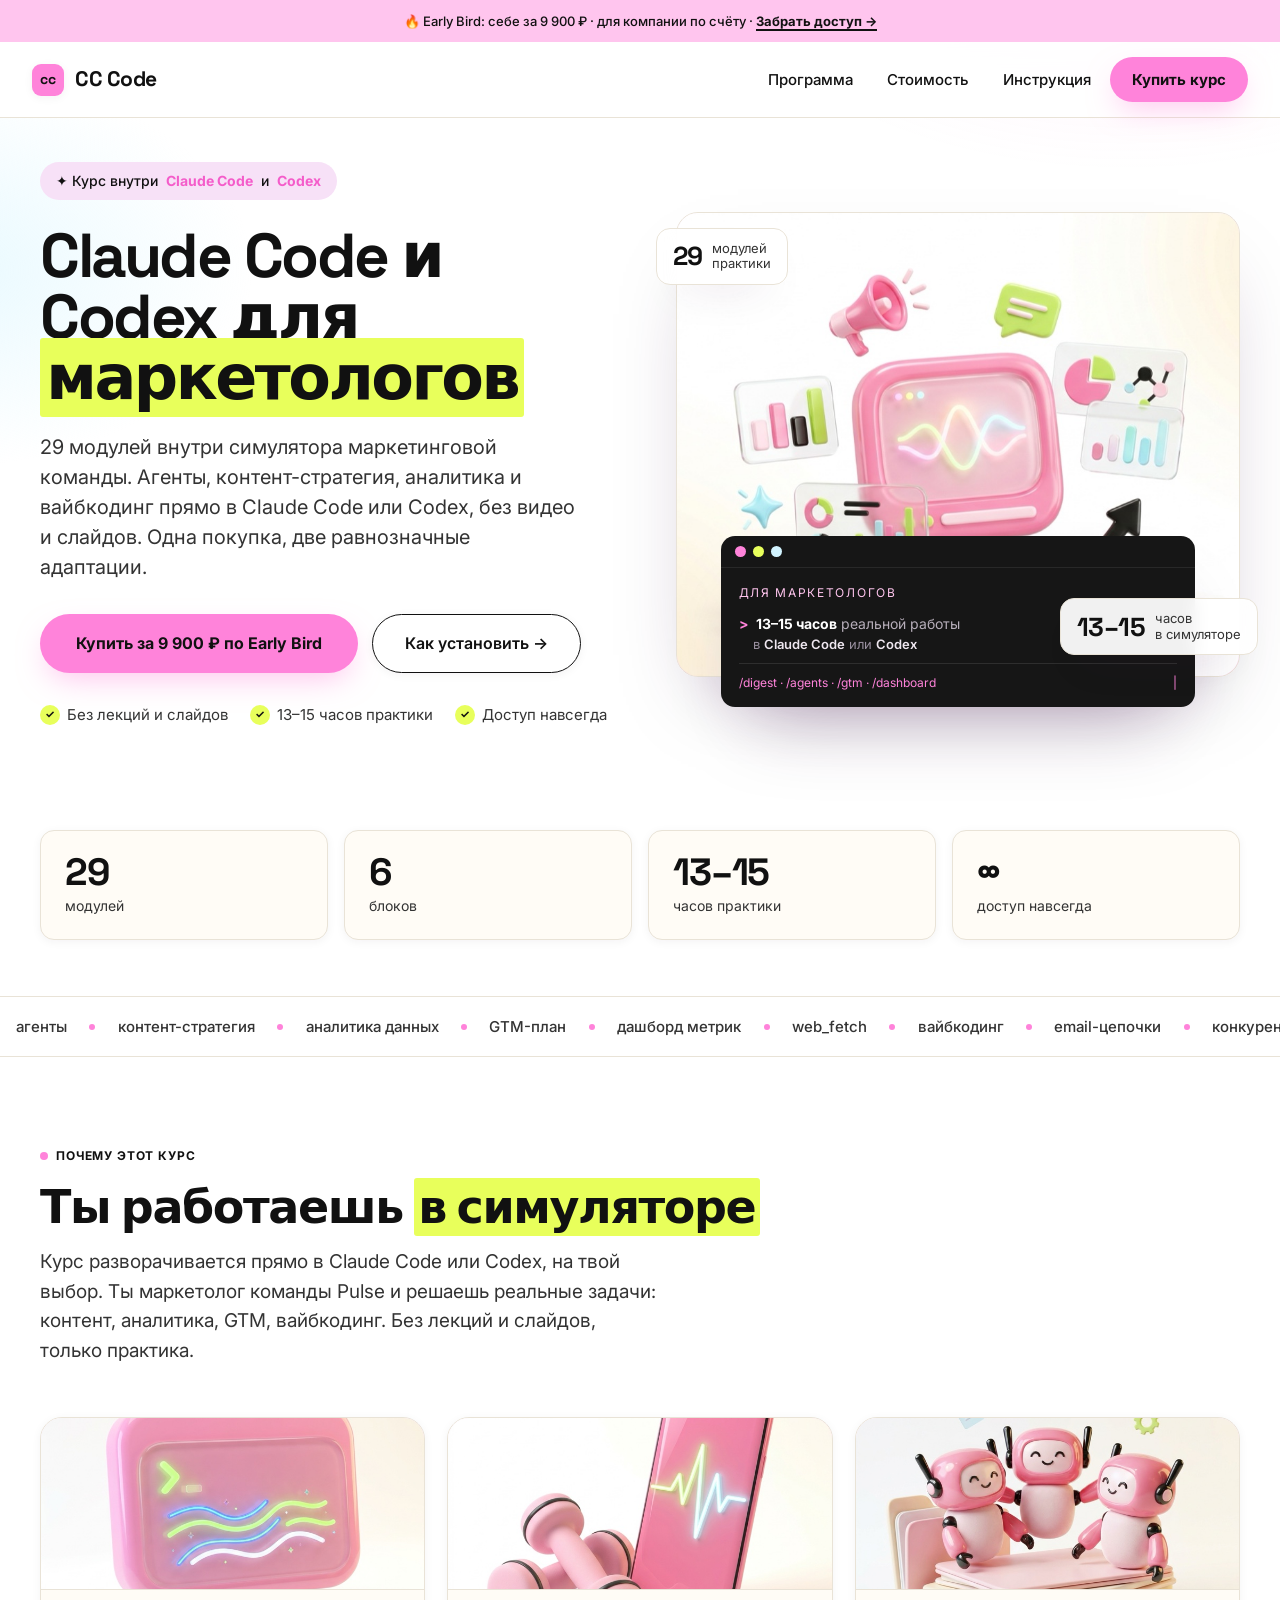
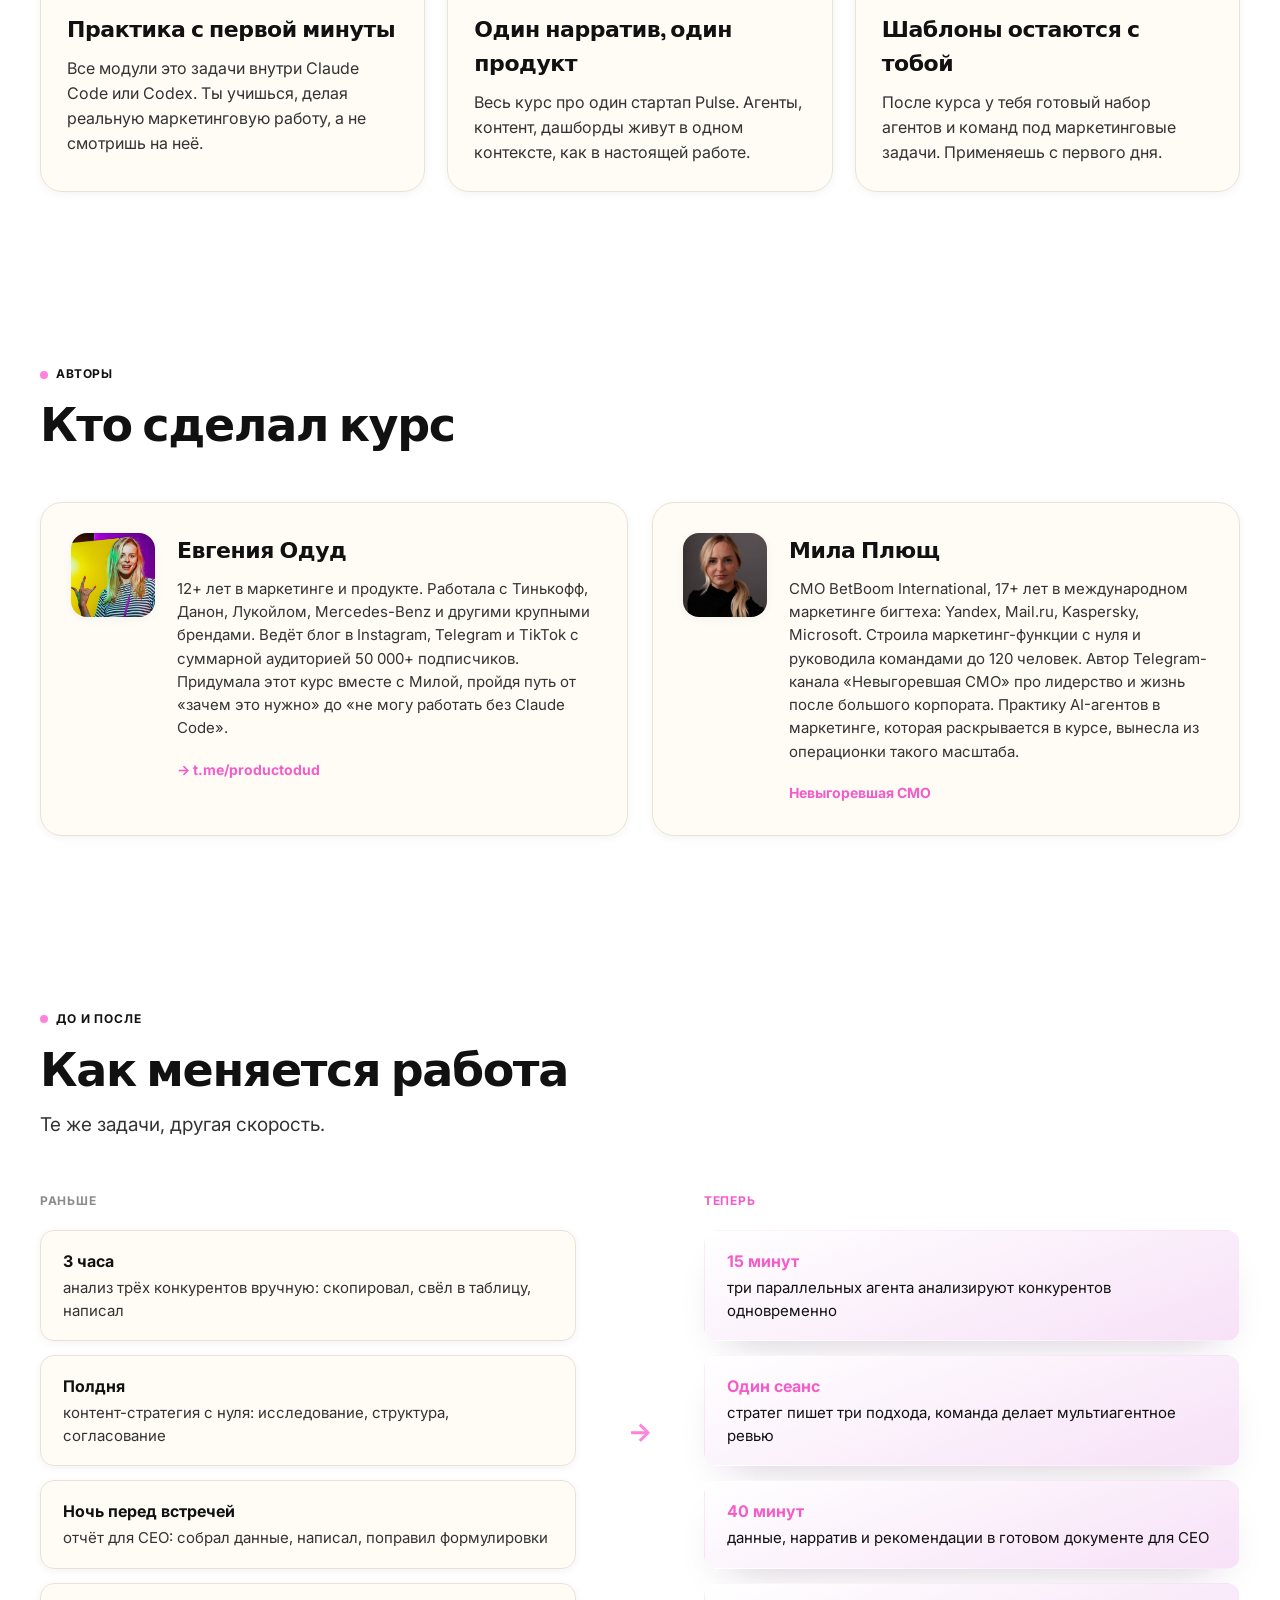
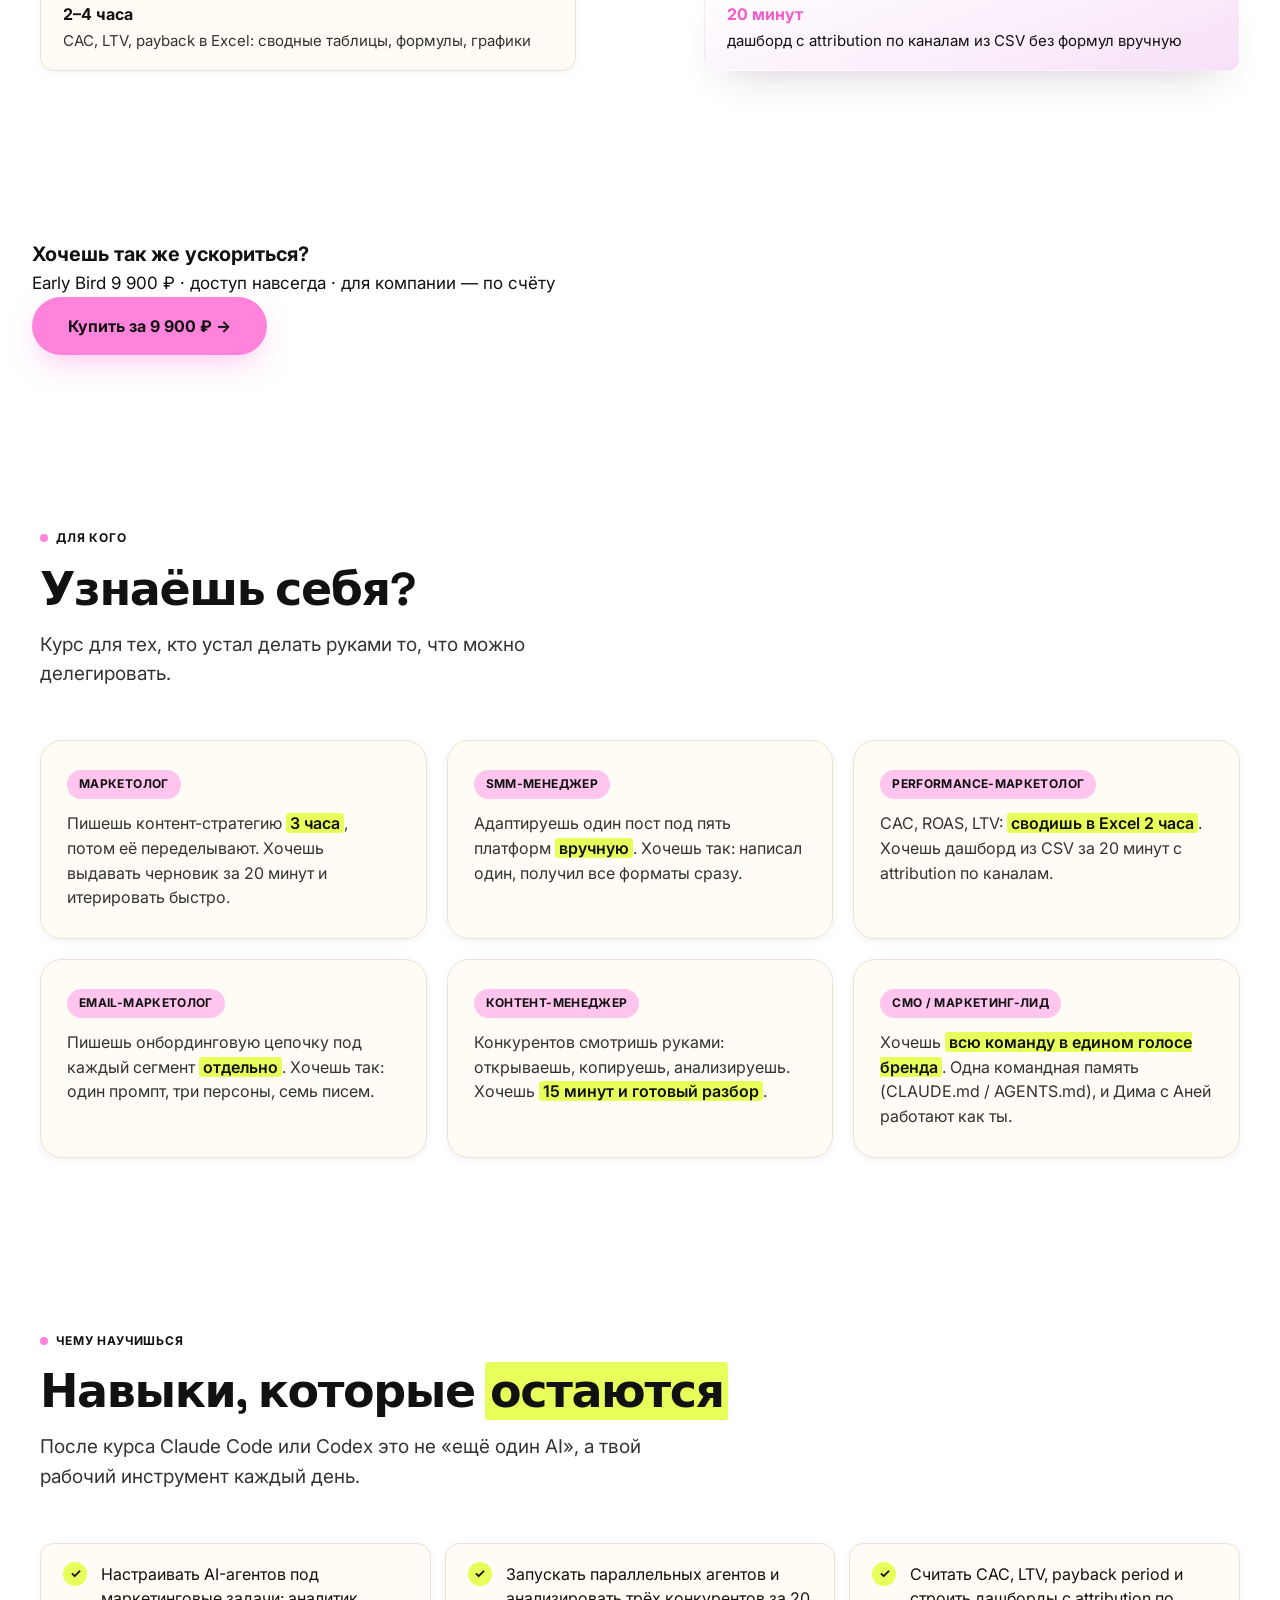
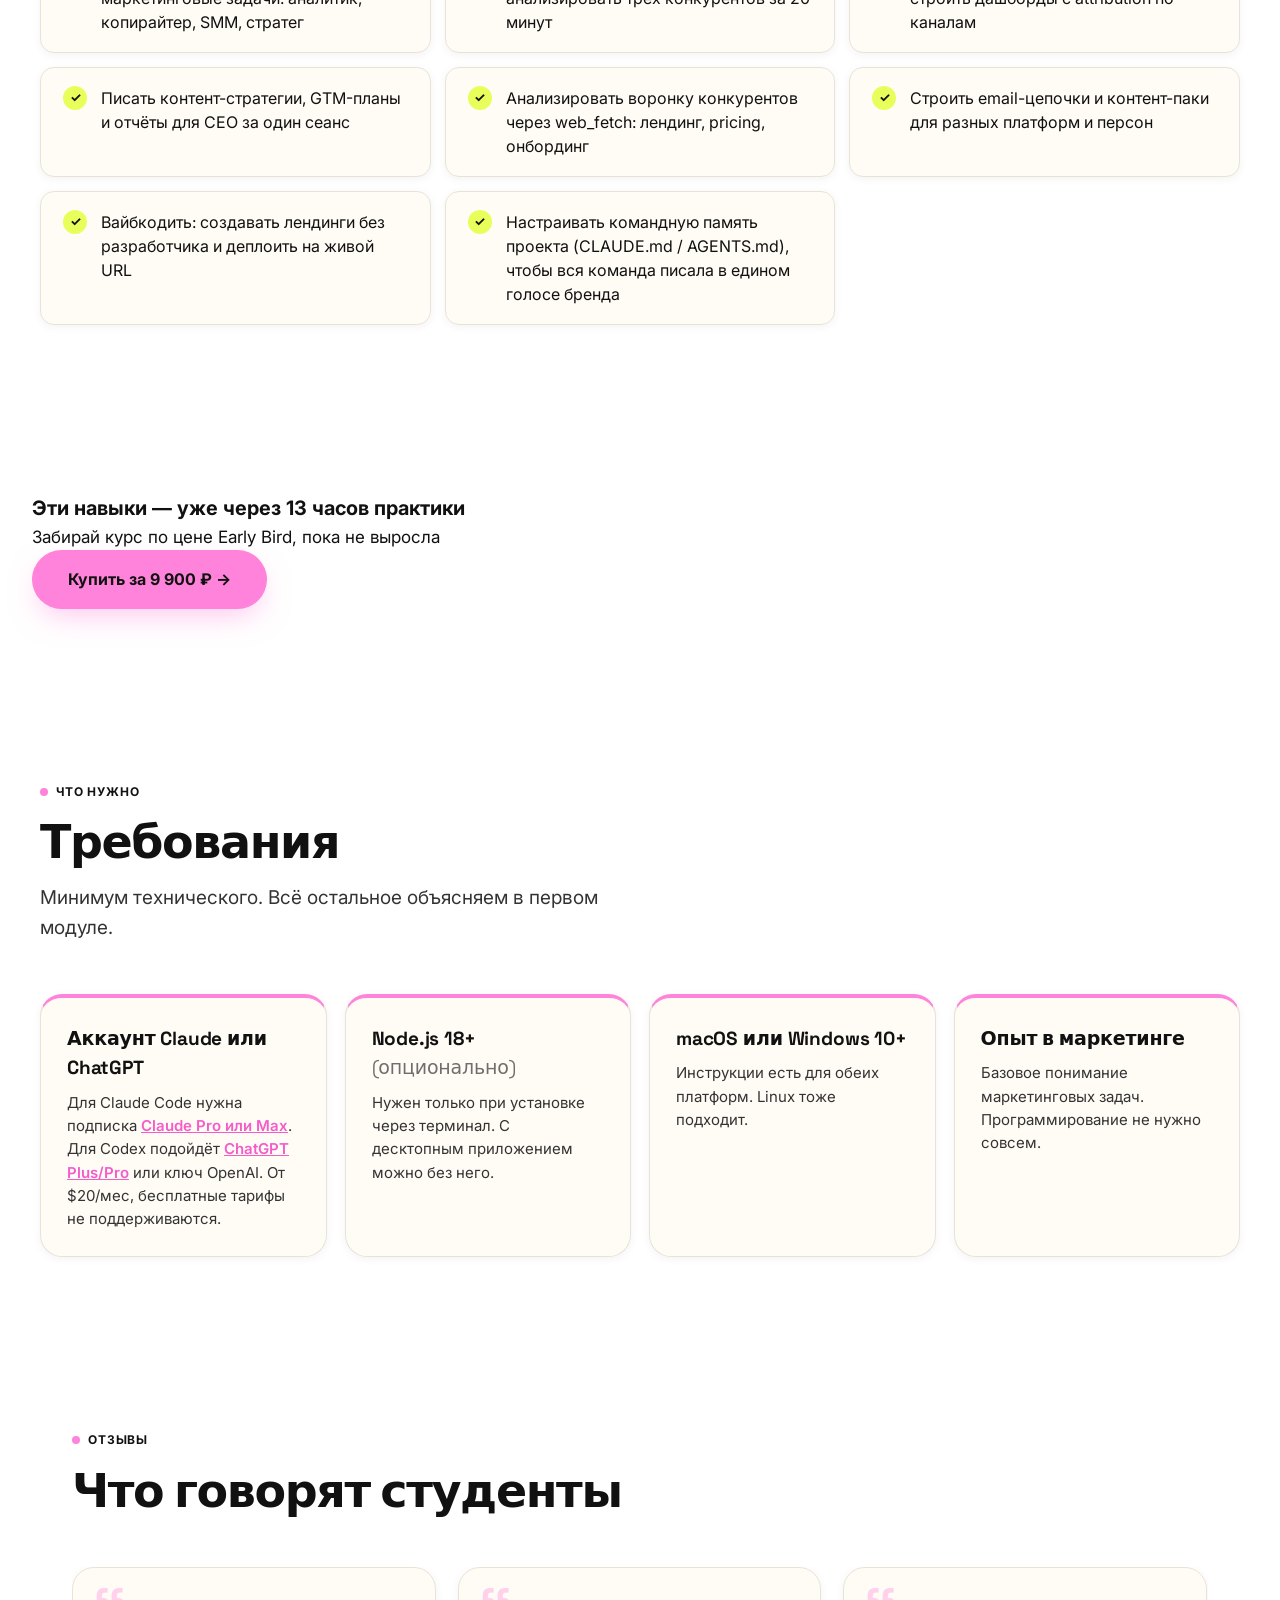
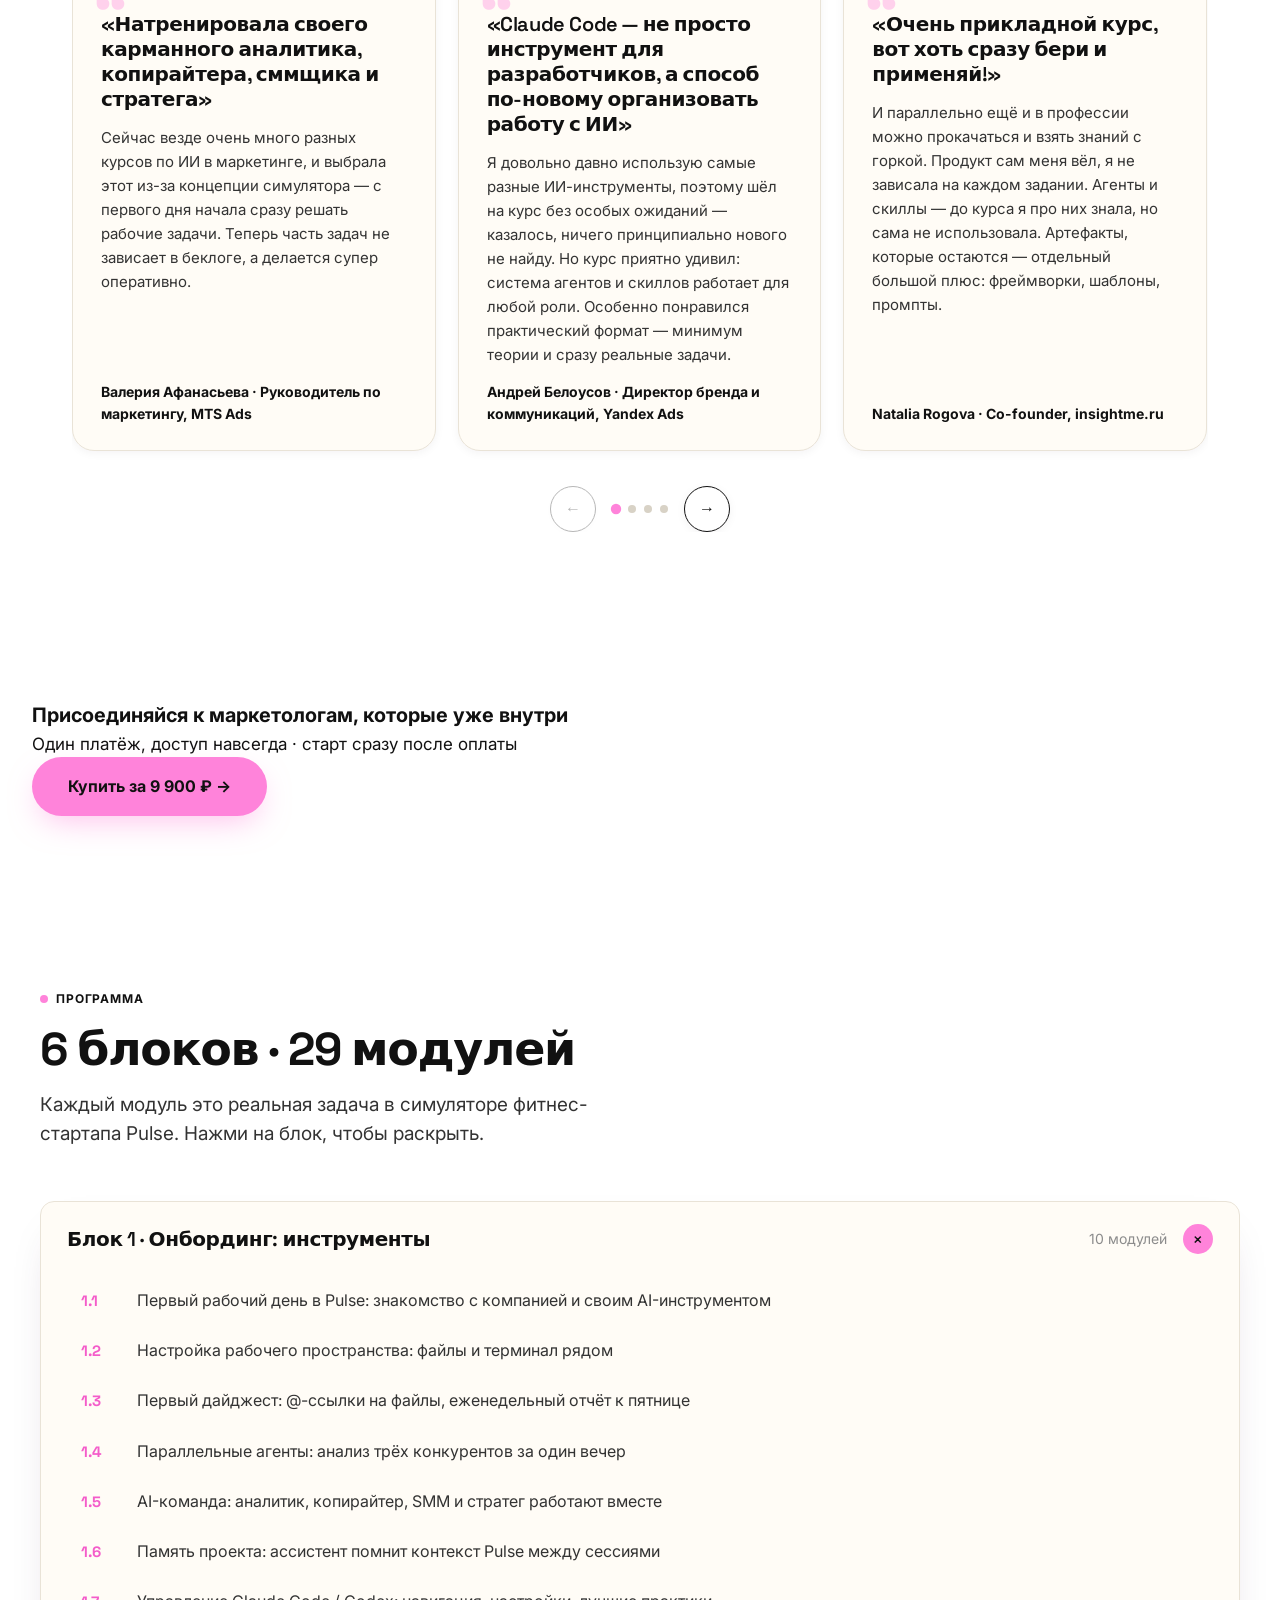
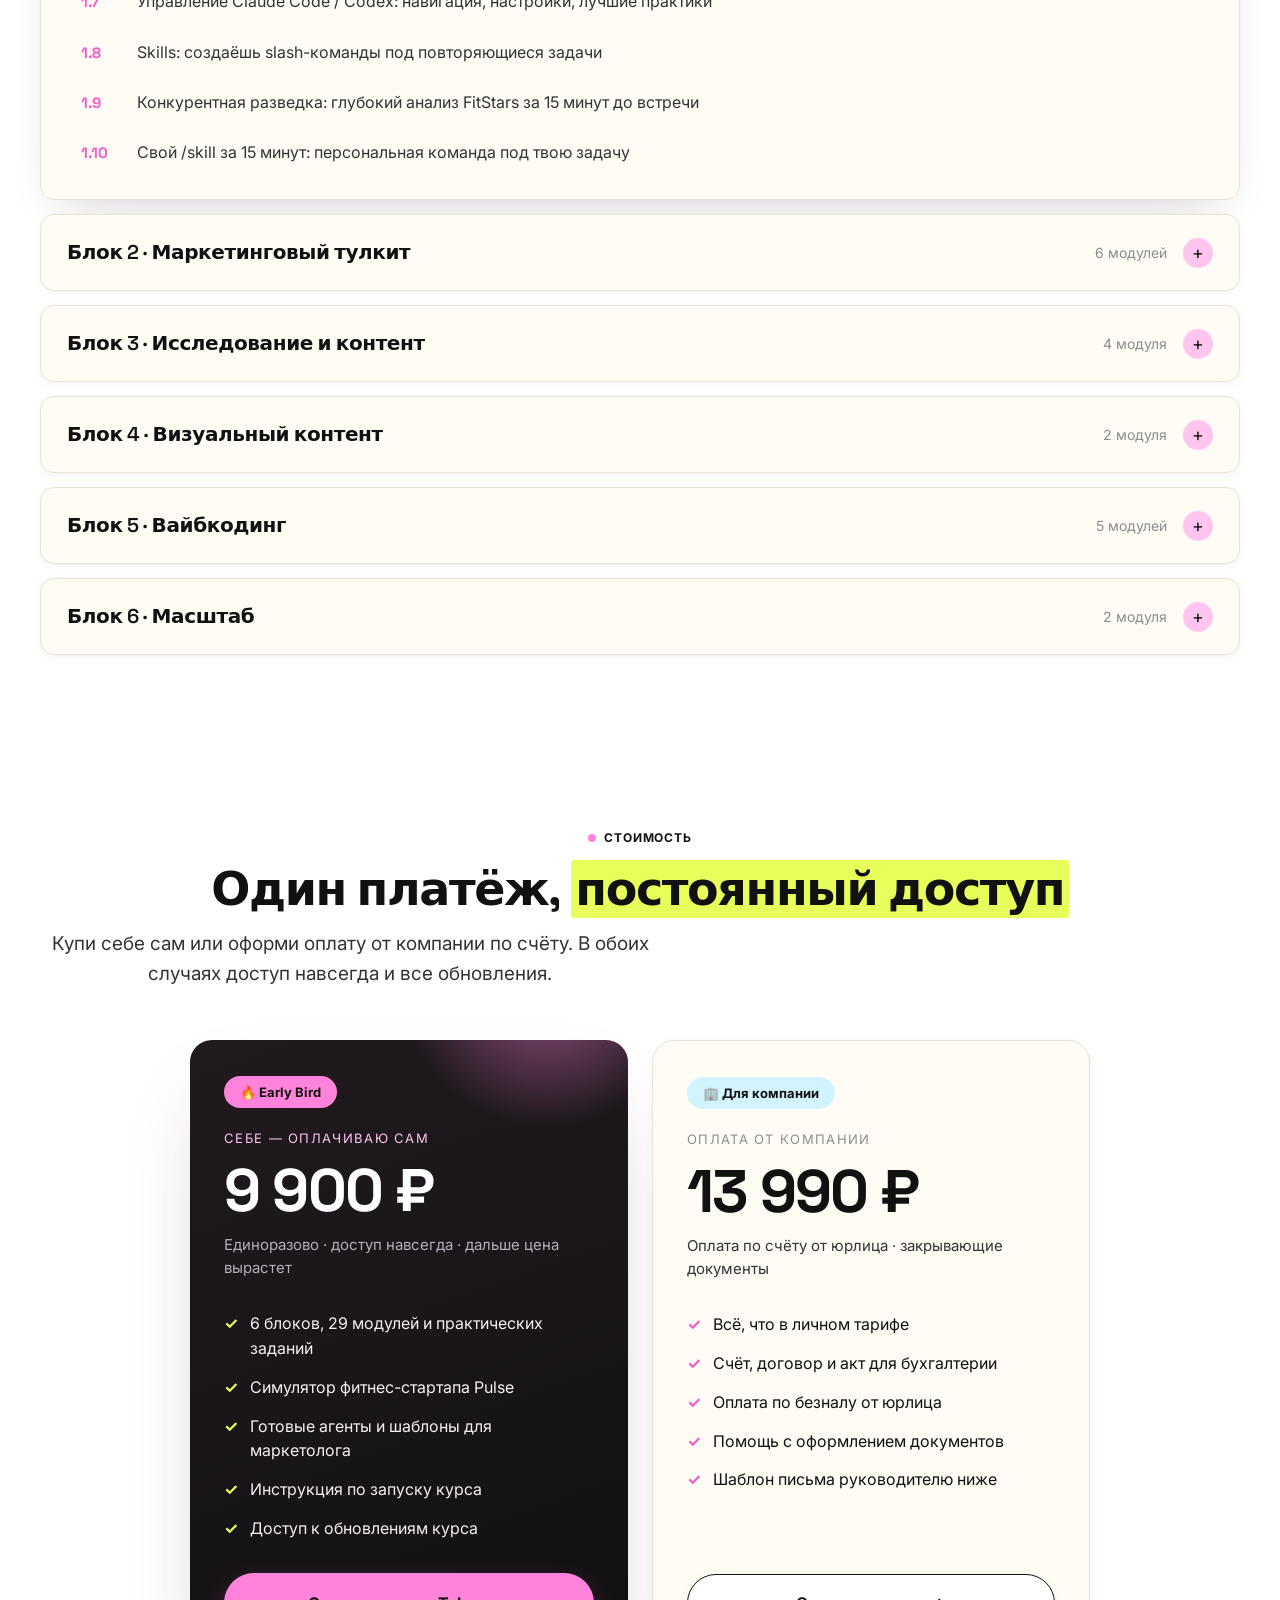
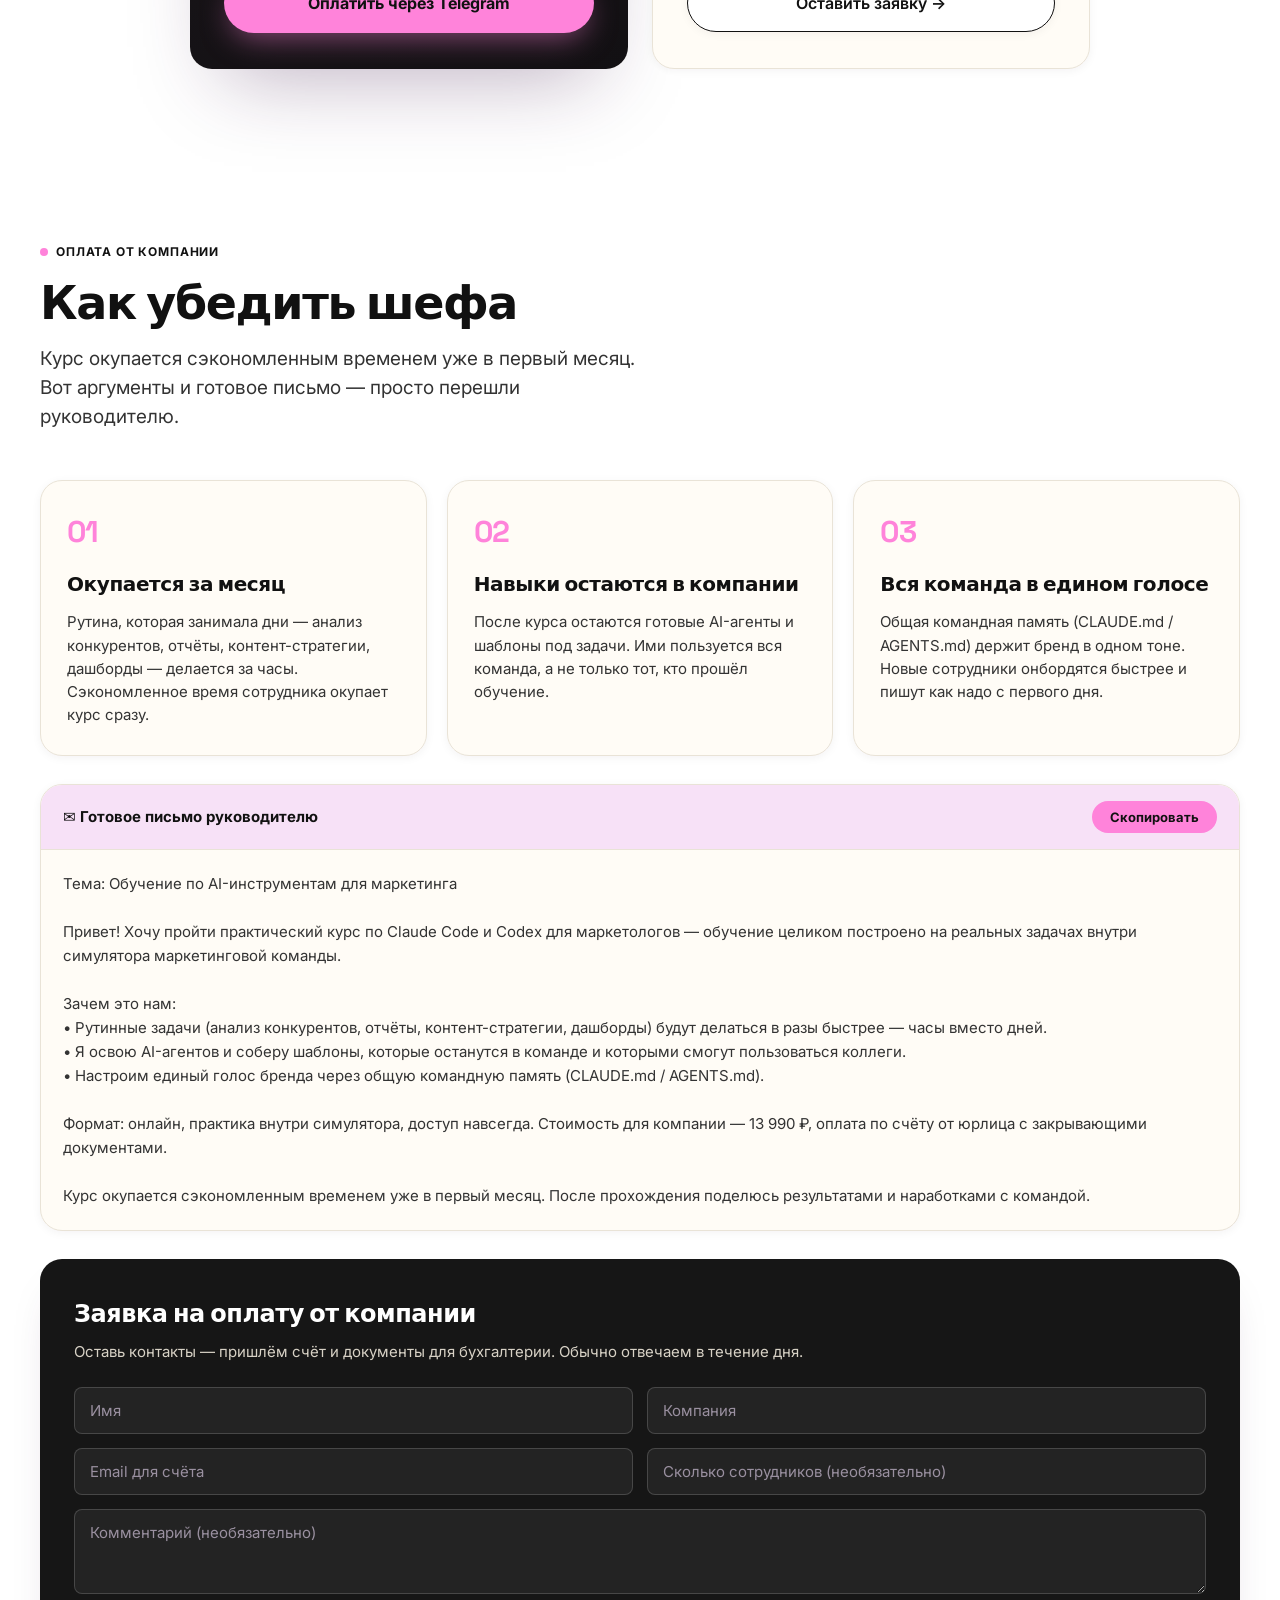
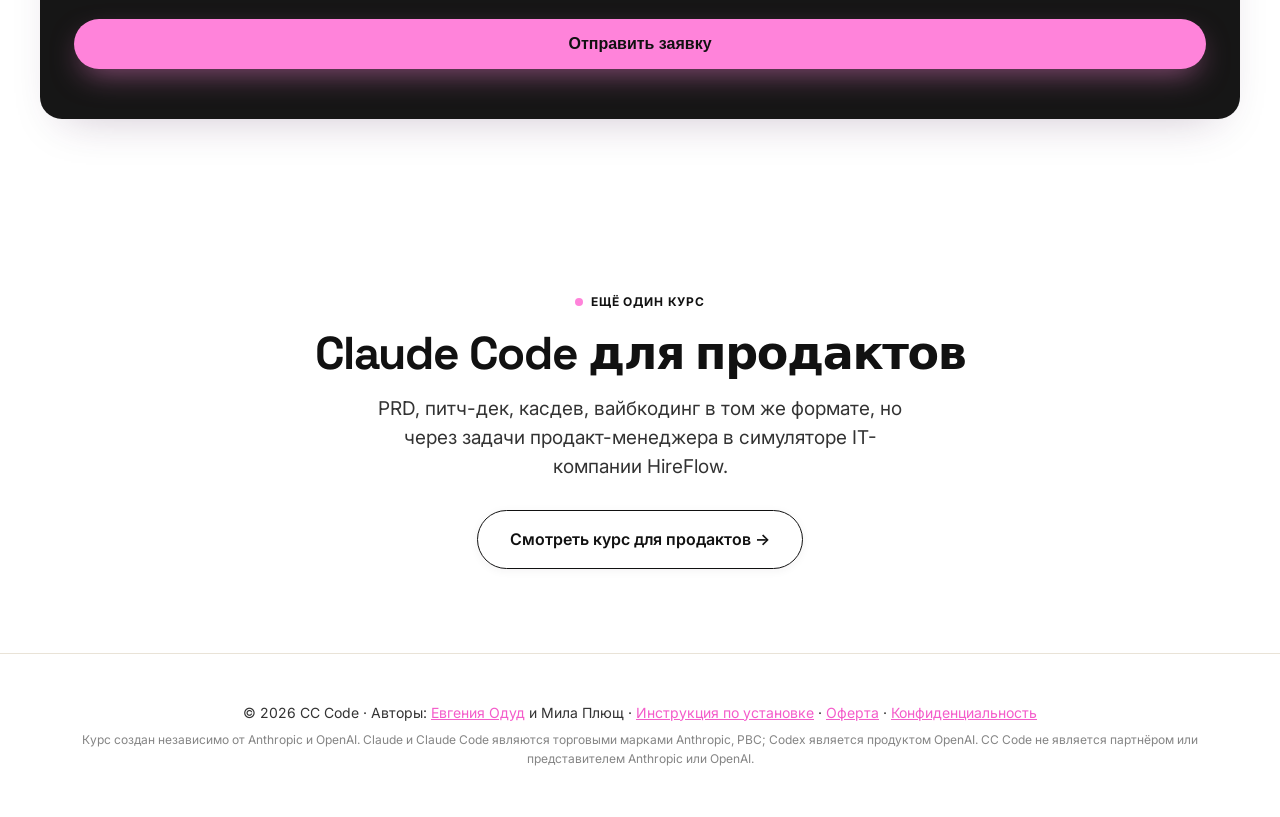
==== commit 5bf40c52: "Rebrand MarketingOdud -> CC Code (Codex + Claude Code), new logo monogram Co-Authored-By: Claude Opu" ====
--- a/test/index.html
+++ b/test/index.html
@@ -3,7 +3,7 @@
 <head>
   <meta charset="UTF-8" />
   <meta name="viewport" content="width=device-width, initial-scale=1.0" />
-  <title>MarketingOdud · Claude Code и Codex для маркетологов</title>
+  <title>CC Code · Claude Code и Codex для маркетологов</title>
   <meta name="description" content="Практический курс по Claude Code и Codex для маркетологов. Агенты, контент-стратегия, аналитика данных, вайбкодинг. Всё через реальные задачи в симуляторе маркетинговой команды Pulse. Две адаптации, один доступ." />
   <link rel="icon" type="image/svg+xml" href="/test/favicon.svg" />
   <link rel="stylesheet" href="/test/styles-mews.css" />
@@ -24,7 +24,7 @@
   <meta property="og:image" content="https://odud.marketing/og-image.png" />
   <meta property="og:image:width" content="1536" />
   <meta property="og:image:height" content="1024" />
-  <meta property="og:image:alt" content="Claude Code и Codex для маркетологов. Курс MarketingOdud" />
+  <meta property="og:image:alt" content="Claude Code и Codex для маркетологов. Курс CC Code" />
   <meta property="og:url" content="https://odud.marketing" />
   <meta property="og:type" content="website" />
   <meta property="og:locale" content="ru_RU" />
@@ -81,7 +81,7 @@
       },
       {
         "@type": "WebSite",
-        "name": "MarketingOdud",
+        "name": "CC Code",
         "url": "https://odud.marketing"
       },
       {
@@ -104,8 +104,8 @@
   <!-- Navigation -->
   <nav class="nav">
     <a href="/test/" class="nav-logo">
-      <span class="logo-mark">mo</span>
-      MarketingOdud
+      <span class="logo-mark">cc</span>
+      CC Code
     </a>
     <div class="nav-links">
       <a href="#modules" class="nav-link">Программа</a>
@@ -687,8 +687,8 @@
 
   <!-- Footer -->
   <footer>
-    <p>© 2026 MarketingOdud · Авторы: <a href="https://t.me/productodud" target="_blank" rel="noopener">Евгения Одуд</a> и Мила Плющ · <a href="/start.html">Инструкция по установке</a> · <a href="/oferta.html">Оферта</a> · <a href="/privacy.html">Конфиденциальность</a></p>
-    <p style="margin-top:0.5rem; font-size:12px; opacity:0.6;">Курс создан независимо от Anthropic и OpenAI. Claude и Claude Code являются торговыми марками Anthropic, PBC; Codex является продуктом OpenAI. MarketingOdud не является партнёром или представителем Anthropic или OpenAI.</p>
+    <p>© 2026 CC Code · Авторы: <a href="https://t.me/productodud" target="_blank" rel="noopener">Евгения Одуд</a> и Мила Плющ · <a href="/start.html">Инструкция по установке</a> · <a href="/oferta.html">Оферта</a> · <a href="/privacy.html">Конфиденциальность</a></p>
+    <p style="margin-top:0.5rem; font-size:12px; opacity:0.6;">Курс создан независимо от Anthropic и OpenAI. Claude и Claude Code являются торговыми марками Anthropic, PBC; Codex является продуктом OpenAI. CC Code не является партнёром или представителем Anthropic или OpenAI.</p>
   </footer>
 
   <script>
